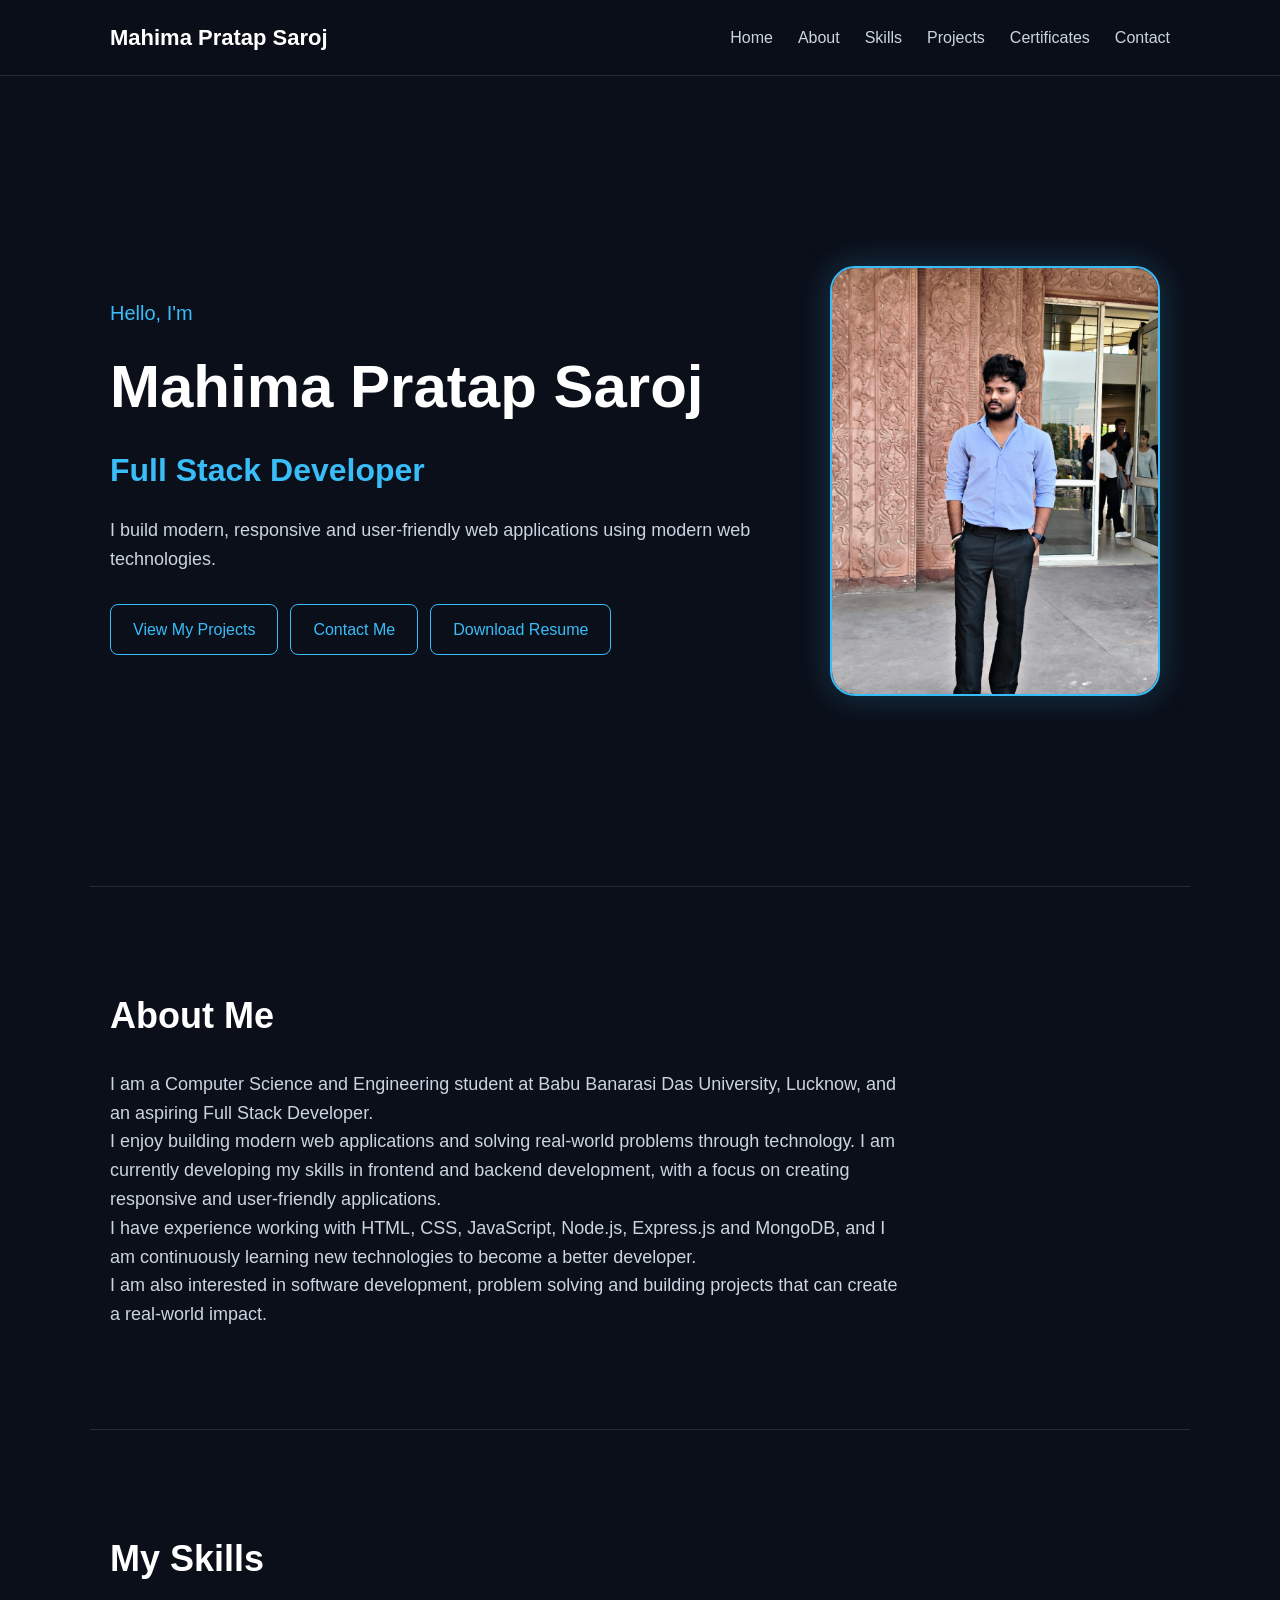
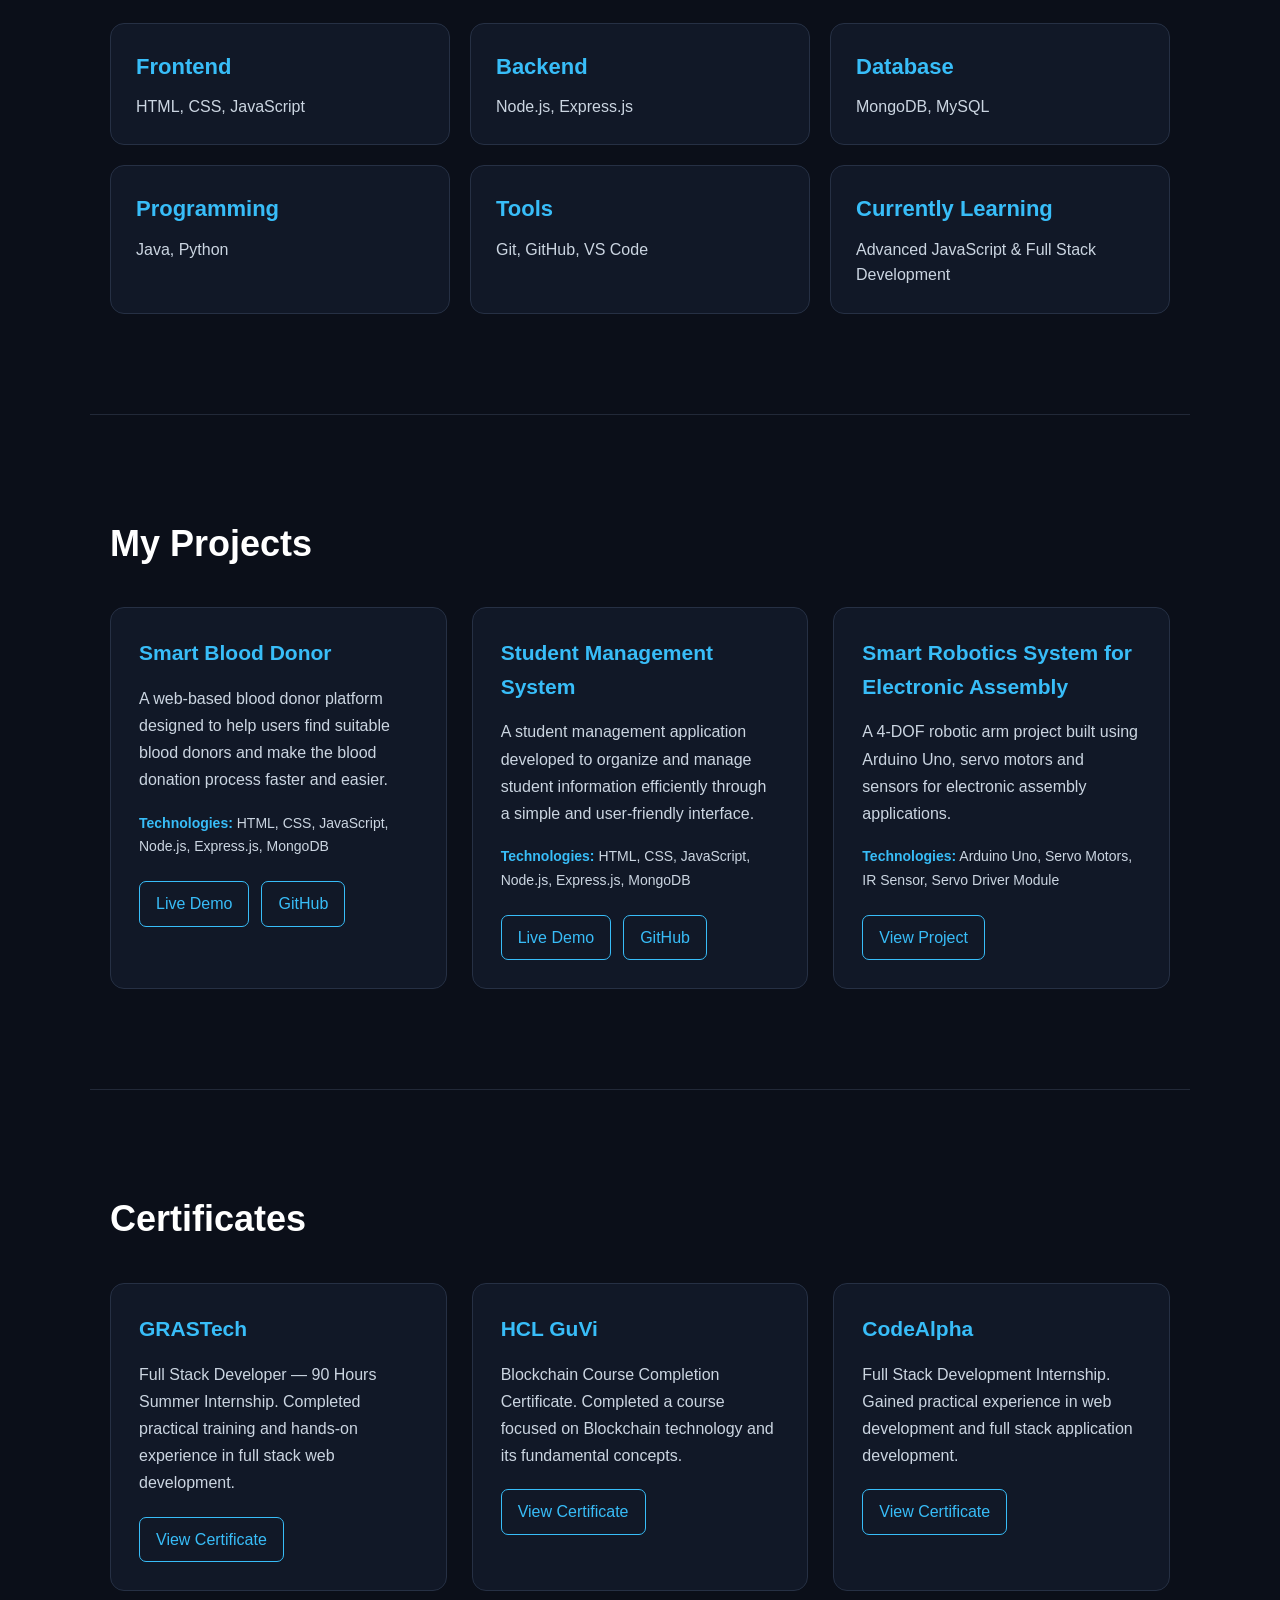
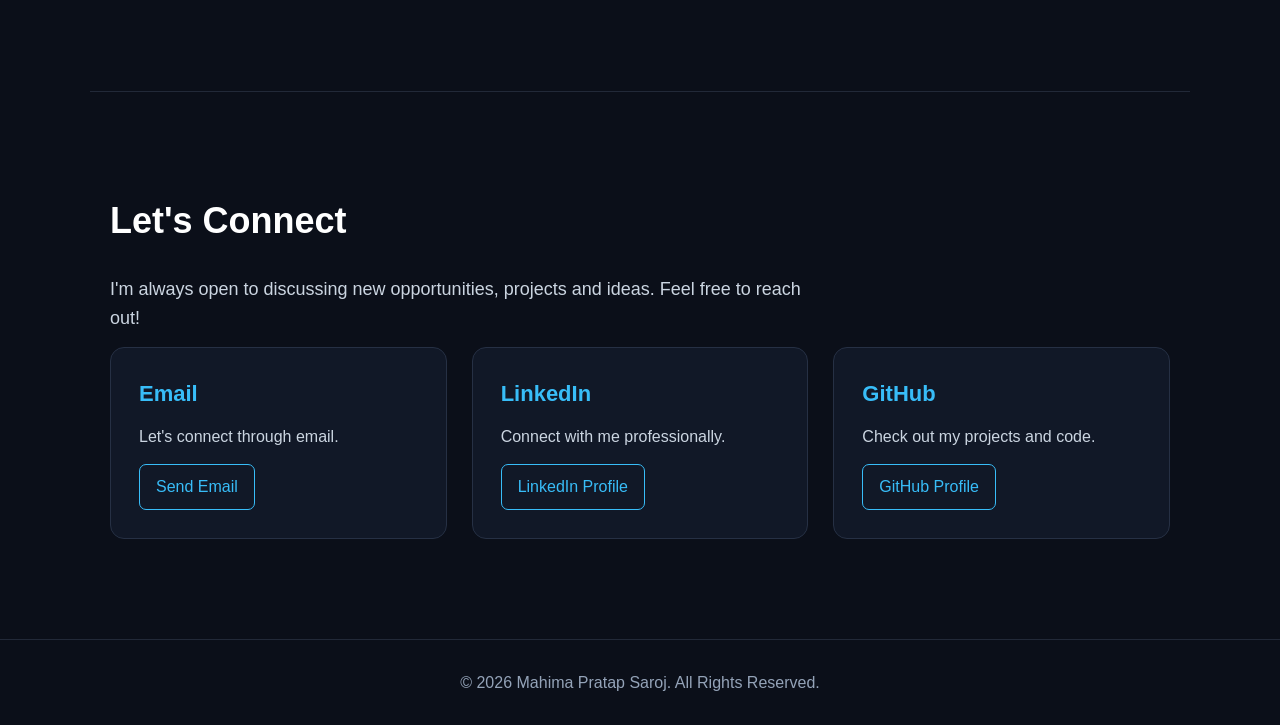
==== index.html @ fe55ff4a "Initial portfolio commit" ====
<!DOCTYPE html>
<html lang="en">
<head>
    <meta charset="UTF-8">
    <meta name="viewport" content="width=device-width, initial-scale=1.0">

    <title>Mahima Pratap Saroj | Full Stack Developer</title>

    <meta name="description" content="Portfolio of Mahima Pratap Saroj, a Full Stack Developer.">
    <link rel="stylesheet" href="css/style.css">
</head>

<body>

    <!-- Navigation -->
    <header>
        <nav>
            <h2>Mahima Pratap Saroj</h2>

            <ul>
                <li><a href="#home">Home</a></li>
                <li><a href="#about">About</a></li>
                <li><a href="#skills">Skills</a></li>
                <li><a href="#projects">Projects</a></li>
                <li><a href="#certificates">Certificates</a></li>
                <li><a href="#contact">Contact</a></li>
            </ul>
        </nav>
    </header>


    <!-- Home Section -->
    <main>

        <section id="home">

    <div class="home-content">

        <p class="intro">Hello, I'm</p>

        <h1>Mahima Pratap Saroj</h1>

        <h2>Full Stack Developer</h2>

        <p class="description">
            I build modern, responsive and user-friendly web applications
            using modern web technologies.
        </p>

        <div class="home-buttons">
    <a href="#projects">View My Projects</a>
    <a href="#contact">Contact Me</a>

    <a href="Mahima-Pratap-Saroj-Resume.pdf" download>
        Download Resume
    </a>
</div>

    </div>

    <div class="home-image">
        <img src="images/profile.jpg.jpeg" alt="Mahima Pratap Saroj">
    </div>

</section>
        <!-- About Section -->
        <section id="about">

    <h2>About Me</h2>

    <p>
        I am a Computer Science and Engineering student at
        Babu Banarasi Das University, Lucknow, and an aspiring
        Full Stack Developer.
    </p>

    <p>
        I enjoy building modern web applications and solving
        real-world problems through technology. I am currently
        developing my skills in frontend and backend development,
        with a focus on creating responsive and user-friendly
        applications.
    </p>

    <p>
        I have experience working with HTML, CSS, JavaScript,
        Node.js, Express.js and MongoDB, and I am continuously
        learning new technologies to become a better developer.
    </p>

    <p>
        I am also interested in software development, problem
        solving and building projects that can create a real-world
        impact.
    </p>

</section>


        <!-- Skills Section -->
        <section id="skills">

    <h2>My Skills</h2>

    <div class="skills-container">

        <div class="skill-card">
            <h3>Frontend</h3>
            <p>HTML, CSS, JavaScript</p>
        </div>

        <div class="skill-card">
            <h3>Backend</h3>
            <p>Node.js, Express.js</p>
        </div>

        <div class="skill-card">
            <h3>Database</h3>
            <p>MongoDB, MySQL</p>
        </div>

        <div class="skill-card">
            <h3>Programming</h3>
            <p>Java, Python</p>
        </div>

        <div class="skill-card">
            <h3>Tools</h3>
            <p>Git, GitHub, VS Code</p>
        </div>

        <div class="skill-card">
            <h3>Currently Learning</h3>
            <p>Advanced JavaScript & Full Stack Development</p>
        </div>

    </div>

</section>


        <!-- Projects Section -->
      <section id="projects">

    <h2>My Projects</h2>

    <div class="projects-container">

        <!-- Smart Blood Donor -->
        <div class="project-card">
            <h3>Smart Blood Donor</h3>

            <p>
                A web-based blood donor platform designed to help
                users find suitable blood donors and make the
                blood donation process faster and easier.
            </p>

            <p class="tech-stack">
                <strong>Technologies:</strong>
                HTML, CSS, JavaScript, Node.js, Express.js, MongoDB
            </p>

            <div class="project-links">
                <a href="#" target="_blank">Live Demo</a>
                <a href="#" target="_blank">GitHub</a>
            </div>
        </div>


        <!-- Student Management System -->
        <div class="project-card">
            <h3>Student Management System</h3>

            <p>
                A student management application developed to
                organize and manage student information efficiently
                through a simple and user-friendly interface.
            </p>

            <p class="tech-stack">
                <strong>Technologies:</strong>
                HTML, CSS, JavaScript, Node.js, Express.js, MongoDB
            </p>

            <div class="project-links">
                <a href="#" target="_blank">Live Demo</a>
                <a href="#" target="_blank">GitHub</a>
            </div>
        </div>


        <!-- Smart Robotics System -->
        <div class="project-card">
            <h3>Smart Robotics System for Electronic Assembly</h3>

            <p>
                A 4-DOF robotic arm project built using Arduino Uno,
                servo motors and sensors for electronic assembly
                applications.
            </p>

            <p class="tech-stack">
                <strong>Technologies:</strong>
                Arduino Uno, Servo Motors, IR Sensor,
                Servo Driver Module
            </p>

            <div class="project-links">
                <a href="#" target="_blank">View Project</a>
            </div>
        </div>

    </div>

</section>  

        <!-- Certificates Section -->
        <section id="certificates">

    <h2>Certificates</h2>

    <div class="certificates-container">

        <!-- GRASTech -->
        <div class="certificate-card">
            <h3>GRASTech</h3>

            <p>
                Full Stack Developer — 90 Hours Summer Internship.
                Completed practical training and hands-on experience
                in full stack web development.
            </p>

            <a href="#" target="_blank">View Certificate</a>
        </div>


        <!-- HCL GuVi -->
        <div class="certificate-card">
            <h3>HCL GuVi</h3>

            <p>
                Blockchain Course Completion Certificate.
                Completed a course focused on Blockchain technology
                and its fundamental concepts.
            </p>

            <a href="#" target="_blank">View Certificate</a>
        </div>


        <!-- CodeAlpha -->
        <div class="certificate-card">
            <h3>CodeAlpha</h3>

            <p>
                Full Stack Development Internship.
                Gained practical experience in web development
                and full stack application development.
            </p>

            <a href="#" target="_blank">View Certificate</a>
        </div>

    </div>

</section>
        <!-- Contact Section -->
        <section id="contact">

    <h2>Let's Connect</h2>

    <p class="contact-intro">
        I'm always open to discussing new opportunities,
        projects and ideas. Feel free to reach out!
    </p>

    <div class="contact-container">

        <div class="contact-card">
            <h3>Email</h3>
            <p>Let's connect through email.</p>

            <a href="mailto:mspratap001@gmail.com">
                Send Email
            </a>
        </div>


        <div class="contact-card">
            <h3>LinkedIn</h3>
            <p>Connect with me professionally.</p>

            <a href="https://www.linkedin.com/in/mahima-pratap-saroj-27710029a" target="_blank">
                LinkedIn Profile
            </a>
        </div>


        <div class="contact-card">
            <h3>GitHub</h3>
            <p>Check out my projects and code.</p>

            <a href="https://github.com/MPSaroj" target="_blank">
                GitHub Profile
            </a>
        </div>

    </div>

</section>
           
    </main>


    <!-- Footer -->
    <footer>

        <p>
            © 2026 Mahima Pratap Saroj. All Rights Reserved.
        </p>

    </footer>

</body>
</html>
---- css/style.css ----
/* ================================
   GLOBAL STYLES
================================ */

* {
    margin: 0;
    padding: 0;
    box-sizing: border-box;
    scroll-behavior: smooth;
}

body {
    font-family: Arial, Helvetica, sans-serif;
    background: #0b0f19;
    color: #ffffff;
    line-height: 1.6;
}

a {
    color: inherit;
    text-decoration: none;
}

ul {
    list-style: none;
}


/* ================================
   NAVBAR
================================ */

header {
    position: sticky;
    top: 0;
    z-index: 1000;
    background: rgba(11, 15, 25, 0.95);
    border-bottom: 1px solid #222938;
}

nav {
    max-width: 1100px;
    margin: auto;
    padding: 20px;
    display: flex;
    align-items: center;
    justify-content: space-between;
}

nav h2 {
    font-size: 22px;
}

nav ul {
    display: flex;
    gap: 25px;
}

nav ul li a {
    color: #cbd5e1;
    transition: 0.3s;
}

nav ul li a:hover {
    color: #38bdf8;
}


/* ================================
   COMMON SECTION
================================ */

section {
    max-width: 1100px;
    margin: auto;
    padding: 100px 20px;
}

section h2 {
    font-size: 36px;
    margin-bottom: 25px;
}


/* ================================
   HOME
================================ */

#home {
    min-height: 90vh;
    display: flex;
    flex-direction: column;
    justify-content: center;
    align-items: flex-start;
}

#home p:first-child {
    color: #38bdf8;
    font-size: 20px;
    margin-bottom: 10px;
}

#home h1 {
    font-size: 60px;
    margin-bottom: 10px;
}

#home h2 {
    color: #38bdf8;
    font-size: 32px;
    margin-bottom: 20px;
}

#home p {
    max-width: 700px;
    color: #cbd5e1;
    font-size: 18px;
    margin-bottom: 30px;
}

#home a {
    display: inline-block;
    padding: 12px 22px;
    margin-right: 12px;
    margin-bottom: 10px;
    border: 1px solid #38bdf8;
    border-radius: 8px;
    color: #38bdf8;
    transition: 0.3s;
}

#home a:hover {
    background: #38bdf8;
    color: #0b0f19;
}


/* ================================
   ABOUT
================================ */

#about {
    border-top: 1px solid #222938;
}

#about p {
    max-width: 800px;
    color: #cbd5e1;
    font-size: 18px;
}


/* ================================
   SKILLS
================================ */

#skills {
    border-top: 1px solid #222938;
}

#skills ul {
    display: flex;
    flex-wrap: wrap;
    gap: 15px;
}

#skills li {
    padding: 12px 20px;
    background: #151b2b;
    border: 1px solid #2a3448;
    border-radius: 8px;
    color: #cbd5e1;
    transition: 0.3s;
}

#skills li:hover {
    transform: translateY(-5px);
    border-color: #38bdf8;
    color: #38bdf8;
}


/* ================================
   PROJECTS
================================ */

#projects {
    border-top: 1px solid #222938;
}

article {
    background: #111827;
    border: 1px solid #263044;
    border-radius: 12px;
    padding: 25px;
    margin-bottom: 25px;
    transition: 0.3s;
}

article:hover {
    transform: translateY(-5px);
    border-color: #38bdf8;
}

article h3 {
    font-size: 24px;
    margin-bottom: 12px;
}

article p {
    color: #cbd5e1;
    margin-bottom: 10px;
}


/* ================================
   CERTIFICATES
================================ */

#certificates {
    border-top: 1px solid #222938;
}

#certificates p {
    color: #cbd5e1;
}


/* ================================
   CONTACT
================================ */

#contact {
    border-top: 1px solid #222938;
}

#contact p {
    margin-bottom: 15px;
    color: #cbd5e1;
}

#contact a {
    color: #38bdf8;
}

#contact a:hover {
    text-decoration: underline;
}


/* ================================
   FOOTER
================================ */

footer {
    text-align: center;
    padding: 30px 20px;
    border-top: 1px solid #222938;
    color: #94a3b8;
}


/* ================================
   RESPONSIVE DESIGN
================================ */

@media (max-width: 768px) {

    nav {
        flex-direction: column;
        gap: 15px;
    }

    nav ul {
        flex-wrap: wrap;
        justify-content: center;
        gap: 15px;
    }

    #home h1 {
        font-size: 42px;
    }

    #home h2 {
        font-size: 26px;
    }

    section {
        padding: 70px 20px;
    }

    section h2 {
        font-size: 30px;
    }
}
/* ================================
   HOME WITH PROFILE IMAGE
================================ */

#home {
    flex-direction: row;
    align-items: center;
    justify-content: space-between;
    gap: 60px;
}

.home-content {
    flex: 1;
}

.home-image {
    flex: 0 0 350px;
    display: flex;
    justify-content: center;
}

.home-image img {
    width: 330px;
    height: 430px;
    object-fit: cover;
    object-position: center;
    border-radius: 25px;
    border: 2px solid #38bdf8;
    box-shadow: 0 0 35px rgba(56, 189, 248, 0.25);
}

.intro {
    color: #38bdf8;
    font-size: 20px;
    margin-bottom: 10px;
}

.description {
    max-width: 650px;
}

.home-buttons {
    display: flex;
    flex-wrap: wrap;
    gap: 12px;
}

.home-buttons a {
    margin-right: 0 !important;
}


/* Mobile */

@media (max-width: 768px) {

    #home {
        flex-direction: column;
        text-align: center;
    }

    .home-content {
        width: 100%;
    }

    .home-image {
        flex: none;
        width: 100%;
    }

    .home-image img {
        width: 280px;
        height: 360px;
    }

    .home-buttons {
        justify-content: center;
    }
}
/* ================================
   SKILL CARDS
================================ */

.skills-container {
    display: grid;
    grid-template-columns: repeat(3, 1fr);
    gap: 20px;
    margin-top: 35px;
}

.skill-card {
    background: #111827;
    border: 1px solid #263044;
    border-radius: 14px;
    padding: 25px;
    transition: 0.3s ease;
}

.skill-card h3 {
    color: #38bdf8;
    font-size: 22px;
    margin-bottom: 10px;
}

.skill-card p {
    color: #cbd5e1;
}

.skill-card:hover {
    transform: translateY(-8px);
    border-color: #38bdf8;
    box-shadow: 0 10px 30px rgba(56, 189, 248, 0.15);
}


/* Mobile */
@media (max-width: 768px) {

    .skills-container {
        grid-template-columns: 1fr;
    }
}
/* ================================
   PROJECT CARDS
================================ */

.projects-container {
    display: grid;
    grid-template-columns: repeat(3, 1fr);
    gap: 25px;
    margin-top: 35px;
}

.project-card {
    background: #111827;
    border: 1px solid #263044;
    border-radius: 14px;
    padding: 28px;
    transition: 0.3s ease;
}

.project-card:hover {
    transform: translateY(-8px);
    border-color: #38bdf8;
    box-shadow: 0 10px 30px rgba(56, 189, 248, 0.15);
}

.project-card h3 {
    color: #38bdf8;
    font-size: 21px;
    margin-bottom: 15px;
}

.project-card p {
    color: #cbd5e1;
    line-height: 1.7;
}

.tech-stack {
    margin-top: 18px;
    font-size: 14px;
}

.tech-stack strong {
    color: #38bdf8;
}

.project-links {
    display: flex;
    gap: 12px;
    margin-top: 22px;
}

.project-links a {
    text-decoration: none;
    color: #38bdf8;
    border: 1px solid #38bdf8;
    padding: 9px 16px;
    border-radius: 7px;
    transition: 0.3s ease;
}

.project-links a:hover {
    background: #38bdf8;
    color: #0b1120;
}


/* Mobile */
@media (max-width: 900px) {

    .projects-container {
        grid-template-columns: 1fr;
    }
}
/* ================================
   CERTIFICATE CARDS
================================ */

.certificates-container {
    display: grid;
    grid-template-columns: repeat(3, 1fr);
    gap: 25px;
    margin-top: 35px;
}

.certificate-card {
    background: #111827;
    border: 1px solid #263044;
    border-radius: 14px;
    padding: 28px;
    transition: 0.3s ease;
}

.certificate-card:hover {
    transform: translateY(-8px);
    border-color: #38bdf8;
    box-shadow: 0 10px 30px rgba(56, 189, 248, 0.15);
}

.certificate-card h3 {
    color: #38bdf8;
    font-size: 21px;
    margin-bottom: 15px;
}

.certificate-card p {
    color: #cbd5e1;
    line-height: 1.7;
    margin-bottom: 20px;
}

.certificate-card a {
    display: inline-block;
    text-decoration: none;
    color: #38bdf8;
    border: 1px solid #38bdf8;
    padding: 9px 16px;
    border-radius: 7px;
    transition: 0.3s ease;
}

.certificate-card a:hover {
    background: #38bdf8;
    color: #0b1120;
}


/* Mobile */
@media (max-width: 900px) {

    .certificates-container {
        grid-template-columns: 1fr;
    }
}
/* ================================
   CONTACT SECTION
================================ */

.contact-intro {
    max-width: 700px;
    color: #cbd5e1;
    font-size: 18px;
    margin-bottom: 35px;
}

.contact-container {
    display: grid;
    grid-template-columns: repeat(3, 1fr);
    gap: 25px;
}

.contact-card {
    background: #111827;
    border: 1px solid #263044;
    border-radius: 14px;
    padding: 28px;
    transition: 0.3s ease;
}

.contact-card:hover {
    transform: translateY(-8px);
    border-color: #38bdf8;
    box-shadow: 0 10px 30px rgba(56, 189, 248, 0.15);
}

.contact-card h3 {
    color: #38bdf8;
    font-size: 22px;
    margin-bottom: 12px;
}

.contact-card p {
    color: #cbd5e1;
    margin-bottom: 20px;
}

.contact-card a {
    display: inline-block;
    color: #38bdf8;
    border: 1px solid #38bdf8;
    padding: 9px 16px;
    border-radius: 7px;
    transition: 0.3s ease;
}

.contact-card a:hover {
    background: #38bdf8;
    color: #0b1120;
}


/* Mobile */
@media (max-width: 900px) {

    .contact-container {
        grid-template-columns: 1fr;
    }
}
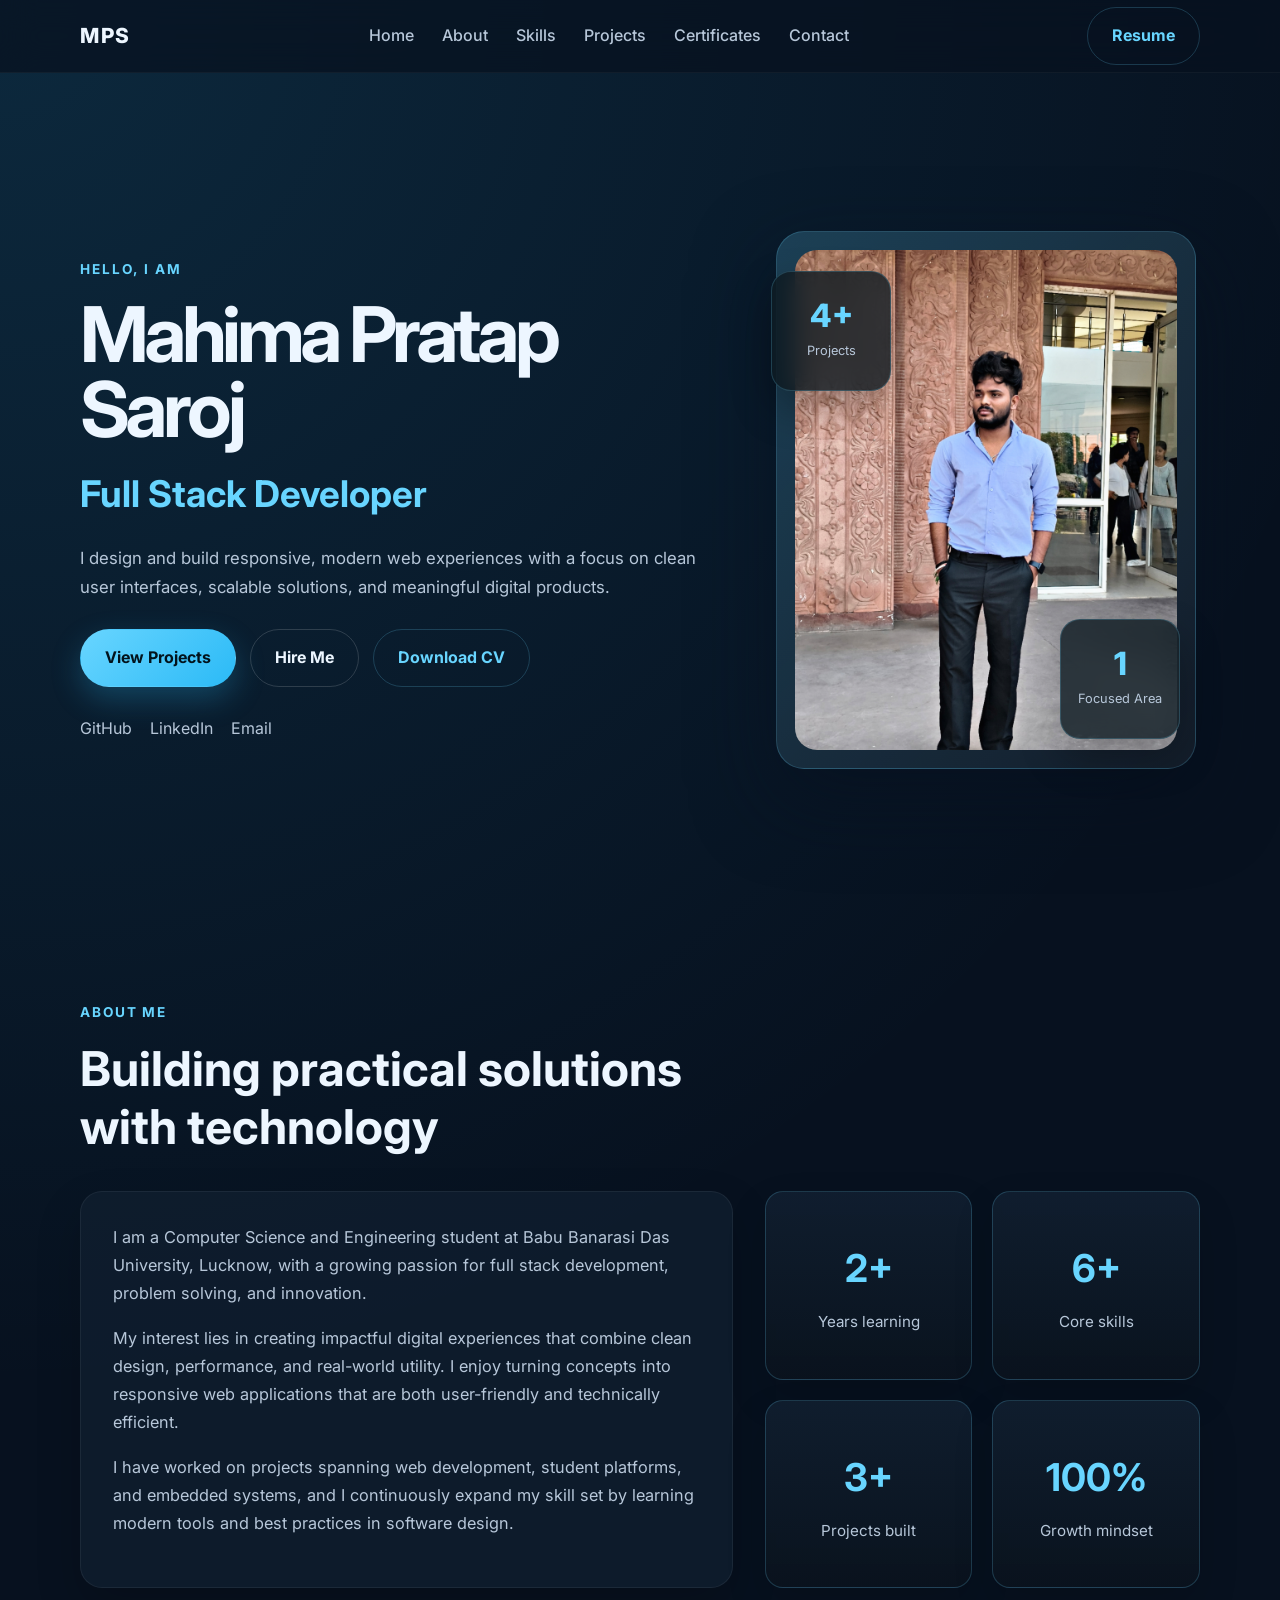
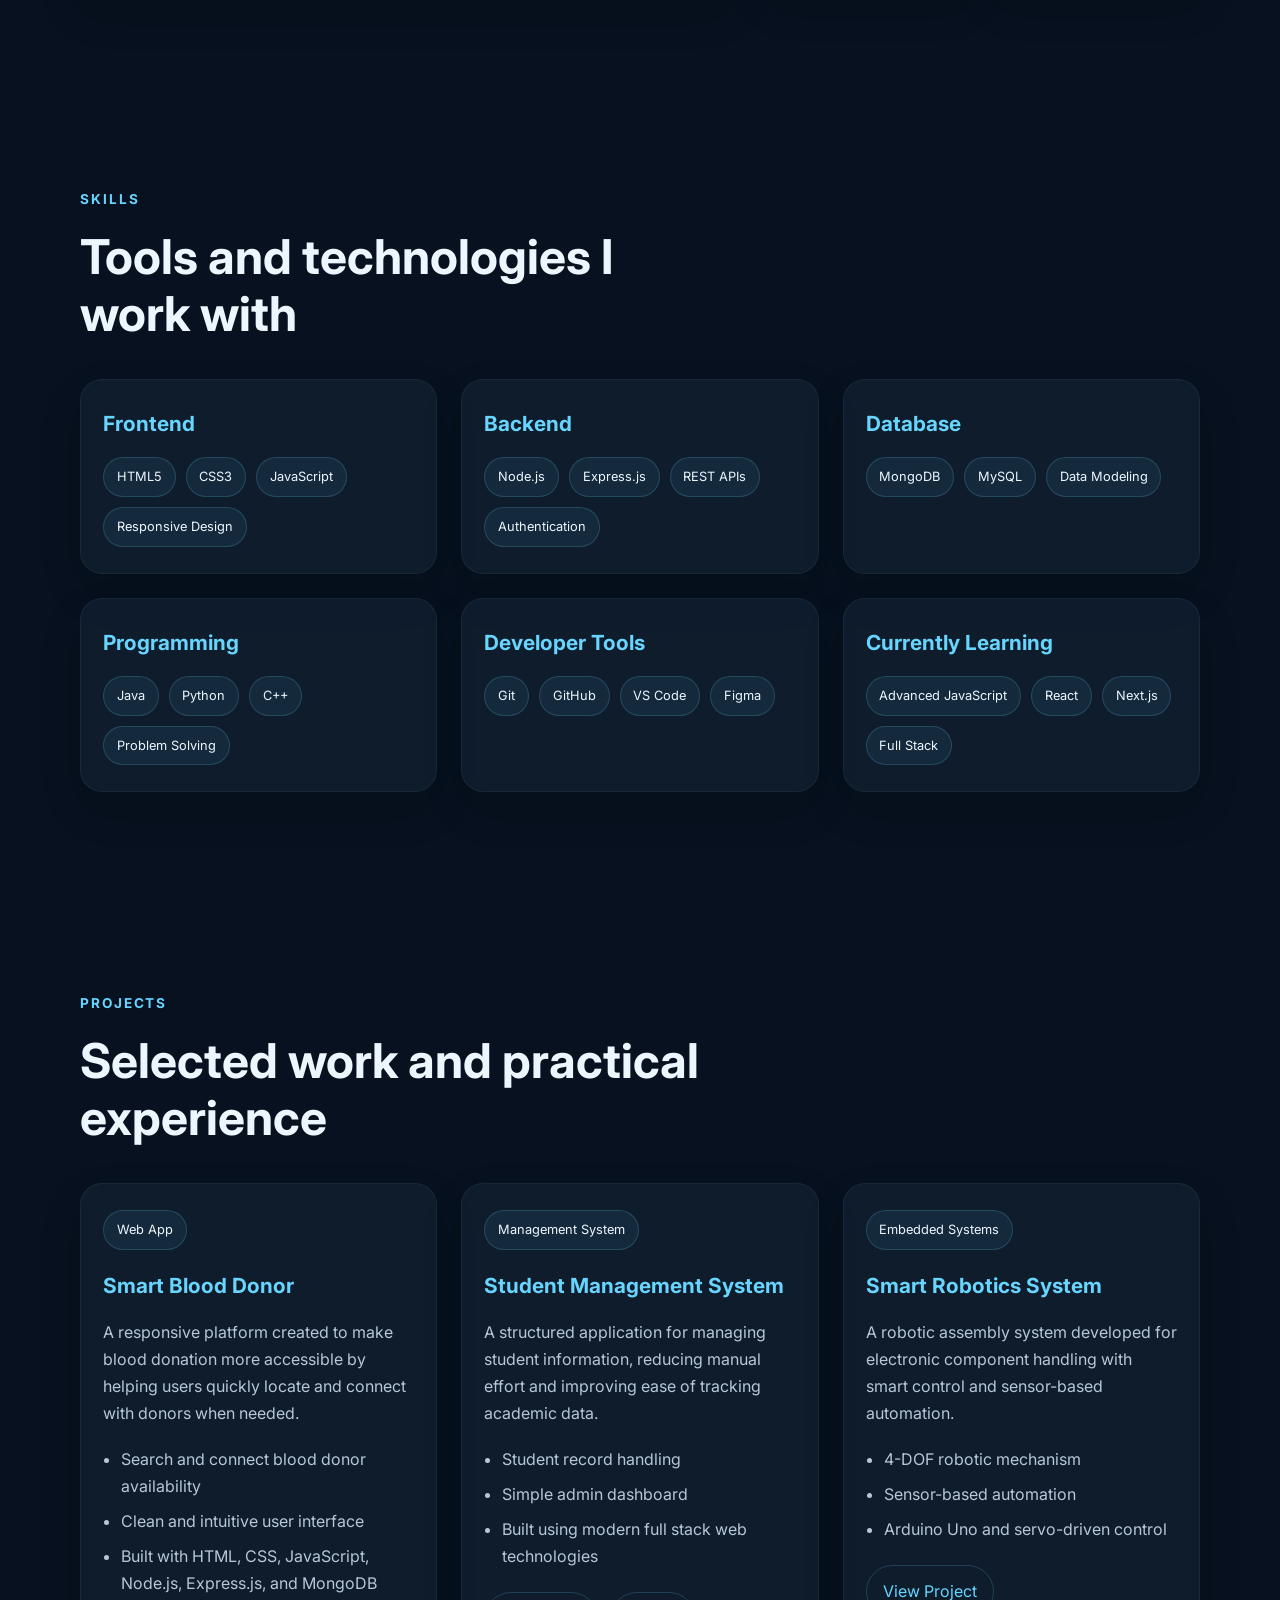
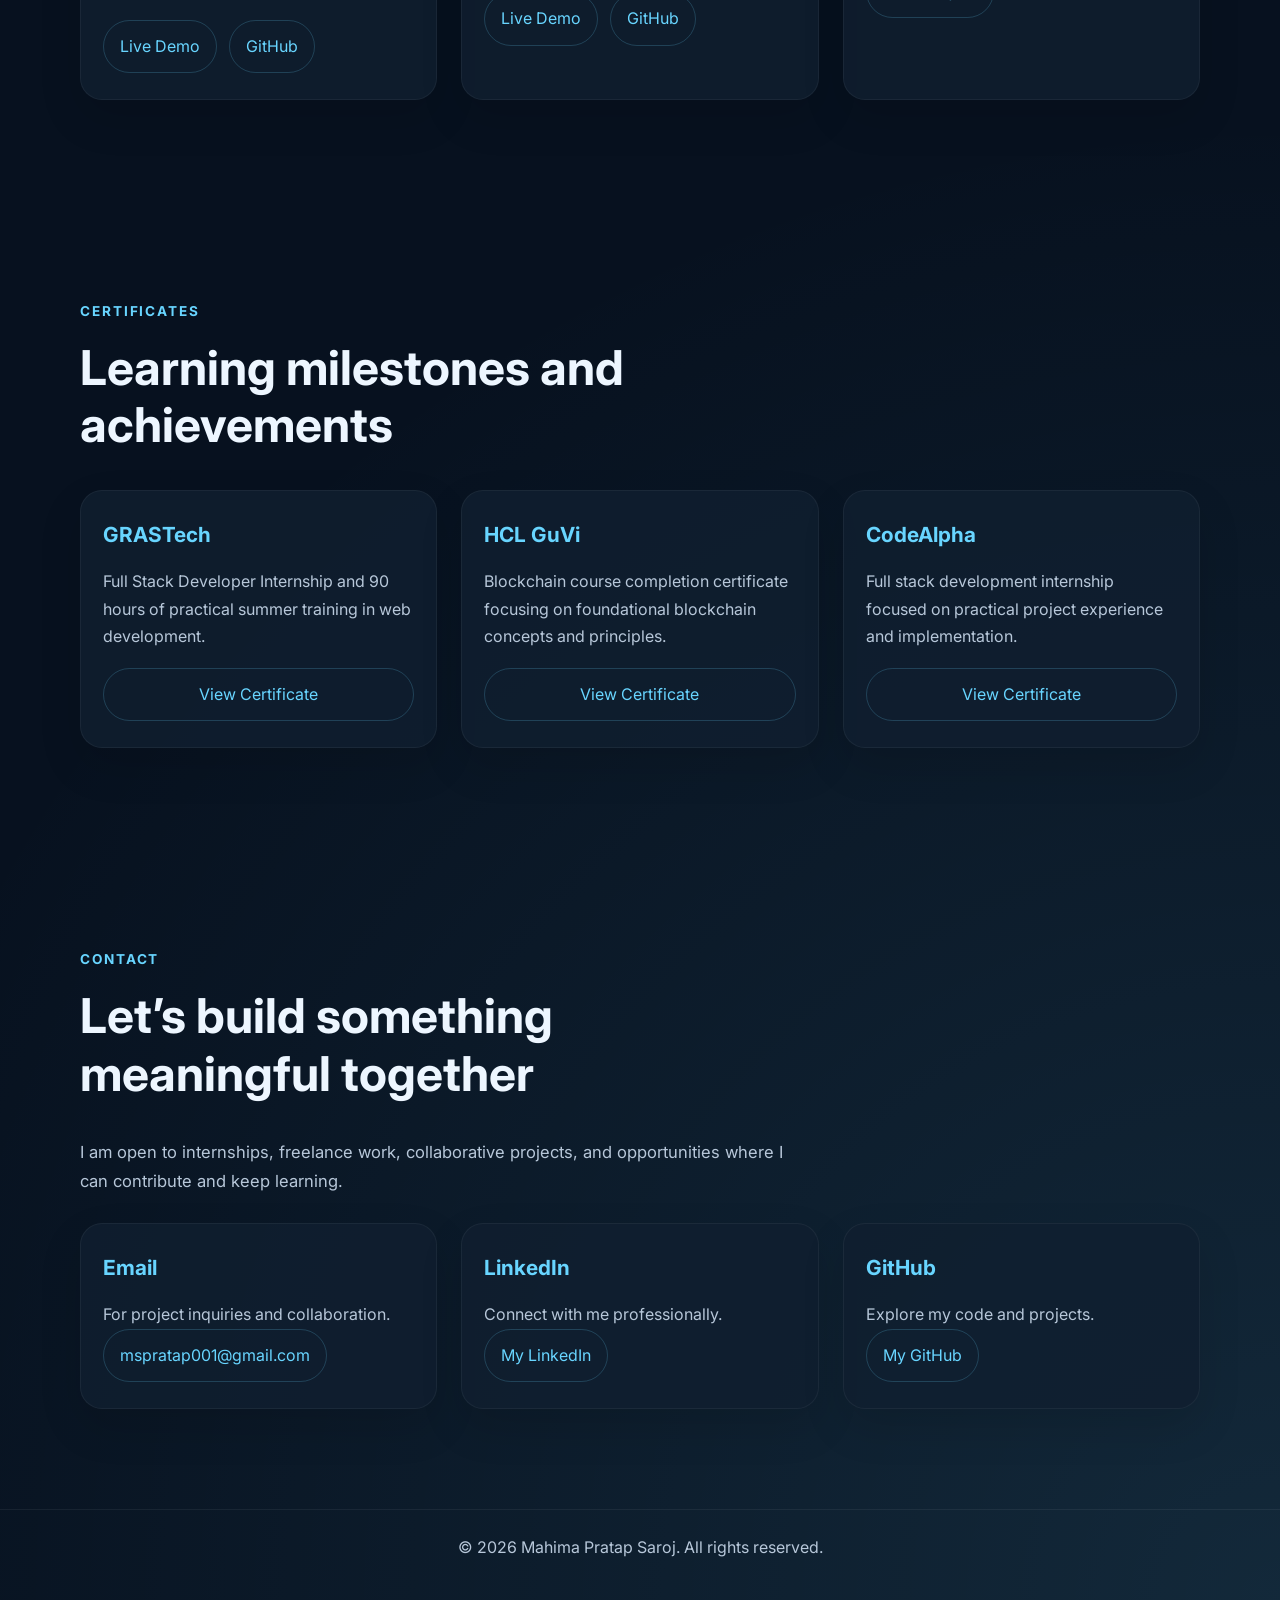
==== commit ab7a9abd: "Redesign portfolio with professional layout" ====
--- a/index.html
+++ b/index.html
@@ -1,23 +1,20 @@
 <!DOCTYPE html>
 <html lang="en">
 <head>
-    <meta charset="UTF-8">
-    <meta name="viewport" content="width=device-width, initial-scale=1.0">
-
+    <meta charset="UTF-8" />
+    <meta name="viewport" content="width=device-width, initial-scale=1.0" />
+    <meta name="description" content="Portfolio of Mahima Pratap Saroj, a full stack developer and student developer passionate about building modern digital experiences." />
     <title>Mahima Pratap Saroj | Full Stack Developer</title>
-
-    <meta name="description" content="Portfolio of Mahima Pratap Saroj, a Full Stack Developer.">
-    <link rel="stylesheet" href="css/style.css">
+    <link rel="preconnect" href="https://fonts.googleapis.com" />
+    <link rel="preconnect" href="https://fonts.gstatic.com" crossorigin />
+    <link href="https://fonts.googleapis.com/css2?family=Inter:wght@400;500;600;700;800;900&display=swap" rel="stylesheet" />
+    <link rel="stylesheet" href="css/style.css" />
 </head>
-
 <body>
-
-    <!-- Navigation -->
-    <header>
-        <nav>
-            <h2>Mahima Pratap Saroj</h2>
-
-            <ul>
+    <header class="site-header">
+        <nav class="container nav">
+            <a href="#home" class="brand">MPS</a>
+            <ul class="nav-links">
                 <li><a href="#home">Home</a></li>
                 <li><a href="#about">About</a></li>
                 <li><a href="#skills">Skills</a></li>
@@ -25,303 +22,293 @@
                 <li><a href="#certificates">Certificates</a></li>
                 <li><a href="#contact">Contact</a></li>
             </ul>
+            <a href="Mahima-Pratap-Saroj-Resume.pdf" class="btn btn-outline" download>Resume</a>
         </nav>
     </header>
 
-
-    <!-- Home Section -->
     <main>
-
-        <section id="home">
-
-    <div class="home-content">
-
-        <p class="intro">Hello, I'm</p>
-
-        <h1>Mahima Pratap Saroj</h1>
-
-        <h2>Full Stack Developer</h2>
-
-        <p class="description">
-            I build modern, responsive and user-friendly web applications
-            using modern web technologies.
-        </p>
-
-        <div class="home-buttons">
-    <a href="#projects">View My Projects</a>
-    <a href="#contact">Contact Me</a>
-
-    <a href="Mahima-Pratap-Saroj-Resume.pdf" download>
-        Download Resume
-    </a>
-</div>
-
-    </div>
-
-    <div class="home-image">
-        <img src="images/profile.jpg.jpeg" alt="Mahima Pratap Saroj">
-    </div>
-
-</section>
-        <!-- About Section -->
-        <section id="about">
-
-    <h2>About Me</h2>
-
-    <p>
-        I am a Computer Science and Engineering student at
-        Babu Banarasi Das University, Lucknow, and an aspiring
-        Full Stack Developer.
-    </p>
-
-    <p>
-        I enjoy building modern web applications and solving
-        real-world problems through technology. I am currently
-        developing my skills in frontend and backend development,
-        with a focus on creating responsive and user-friendly
-        applications.
-    </p>
-
-    <p>
-        I have experience working with HTML, CSS, JavaScript,
-        Node.js, Express.js and MongoDB, and I am continuously
-        learning new technologies to become a better developer.
-    </p>
-
-    <p>
-        I am also interested in software development, problem
-        solving and building projects that can create a real-world
-        impact.
-    </p>
-
-</section>
-
-
-        <!-- Skills Section -->
-        <section id="skills">
-
-    <h2>My Skills</h2>
-
-    <div class="skills-container">
-
-        <div class="skill-card">
-            <h3>Frontend</h3>
-            <p>HTML, CSS, JavaScript</p>
+        <section id="home" class="hero container">
+            <div class="hero-content">
+                <p class="eyebrow">Hello, I am</p>
+                <h1>Mahima Pratap Saroj</h1>
+                <h2>Full Stack Developer</h2>
+                <p class="hero-text">
+                    I design and build responsive, modern web experiences with a focus on clean user interfaces,
+                    scalable solutions, and meaningful digital products.
+                </p>
+
+                <div class="hero-actions">
+                    <a href="#projects" class="btn btn-primary">View Projects</a>
+                    <a href="#contact" class="btn btn-secondary">Hire Me</a>
+                    <a href="Mahima-Pratap-Saroj-Resume.pdf" class="btn btn-outline" download>Download CV</a>
+                </div>
+
+                <div class="social-row">
+                    <a href="https://github.com/MPSaroj" target="_blank" rel="noreferrer">GitHub</a>
+                    <a href="https://www.linkedin.com/in/mahima-pratap-saroj-27710029a" target="_blank" rel="noreferrer">LinkedIn</a>
+                    <a href="mailto:mspratap001@gmail.com">Email</a>
+                </div>
+            </div>
+
+            <div class="hero-visual">
+                <div class="photo-frame">
+                    <img src="images/profile.jpg.jpeg" alt="Mahima Pratap Saroj" />
+                </div>
+                <div class="floating-card card-one">
+                    <span>4+</span>
+                    <small>Projects</small>
+                </div>
+                <div class="floating-card card-two">
+                    <span>1</span>
+                    <small>Focused Area</small>
+                </div>
+            </div>
+        </section>
+
+        <section id="about" class="container section-block">
+            <div class="section-heading">
+                <p class="eyebrow">About Me</p>
+                <h2>Building practical solutions with technology</h2>
+            </div>
+
+            <div class="about-grid">
+                <div class="about-text">
+                    <p>
+                        I am a Computer Science and Engineering student at Babu Banarasi Das University, Lucknow,
+                        with a growing passion for full stack development, problem solving, and innovation.
+                    </p>
+                    <p>
+                        My interest lies in creating impactful digital experiences that combine clean design,
+                        performance, and real-world utility. I enjoy turning concepts into responsive web applications
+                        that are both user-friendly and technically efficient.
+                    </p>
+                    <p>
+                        I have worked on projects spanning web development, student platforms, and embedded systems,
+                        and I continuously expand my skill set by learning modern tools and best practices in software design.
+                    </p>
+                </div>
+
+                <div class="stats-box">
+                    <div class="stat-item">
+                        <strong>2+</strong>
+                        <span>Years learning</span>
+                    </div>
+                    <div class="stat-item">
+                        <strong>6+</strong>
+                        <span>Core skills</span>
+                    </div>
+                    <div class="stat-item">
+                        <strong>3+</strong>
+                        <span>Projects built</span>
+                    </div>
+                    <div class="stat-item">
+                        <strong>100%</strong>
+                        <span>Growth mindset</span>
+                    </div>
+                </div>
+            </div>
+        </section>
+
+        <section id="skills" class="container section-block">
+            <div class="section-heading">
+                <p class="eyebrow">Skills</p>
+                <h2>Tools and technologies I work with</h2>
+            </div>
+
+            <div class="skills-grid">
+                <div class="skill-card">
+                    <h3>Frontend</h3>
+                    <div class="tag-list">
+                        <span>HTML5</span>
+                        <span>CSS3</span>
+                        <span>JavaScript</span>
+                        <span>Responsive Design</span>
+                    </div>
+                </div>
+
+                <div class="skill-card">
+                    <h3>Backend</h3>
+                    <div class="tag-list">
+                        <span>Node.js</span>
+                        <span>Express.js</span>
+                        <span>REST APIs</span>
+                        <span>Authentication</span>
+                    </div>
+                </div>
+
+                <div class="skill-card">
+                    <h3>Database</h3>
+                    <div class="tag-list">
+                        <span>MongoDB</span>
+                        <span>MySQL</span>
+                        <span>Data Modeling</span>
+                    </div>
+                </div>
+
+                <div class="skill-card">
+                    <h3>Programming</h3>
+                    <div class="tag-list">
+                        <span>Java</span>
+                        <span>Python</span>
+                        <span>C++</span>
+                        <span>Problem Solving</span>
+                    </div>
+                </div>
+
+                <div class="skill-card">
+                    <h3>Developer Tools</h3>
+                    <div class="tag-list">
+                        <span>Git</span>
+                        <span>GitHub</span>
+                        <span>VS Code</span>
+                        <span>Figma</span>
+                    </div>
+                </div>
+
+                <div class="skill-card">
+                    <h3>Currently Learning</h3>
+                    <div class="tag-list">
+                        <span>Advanced JavaScript</span>
+                        <span>React</span>
+                        <span>Next.js</span>
+                        <span>Full Stack</span>
+                    </div>
+                </div>
+            </div>
+        </section>
+
+        <section id="projects" class="container section-block">
+            <div class="section-heading">
+                <p class="eyebrow">Projects</p>
+                <h2>Selected work and practical experience</h2>
+            </div>
+
+            <div class="projects-grid">
+                <article class="project-card">
+                    <div class="project-topline">
+                        <span class="tag">Web App</span>
+                    </div>
+                    <h3>Smart Blood Donor</h3>
+                    <p>
+                        A responsive platform created to make blood donation more accessible by helping users quickly locate
+                        and connect with donors when needed.
+                    </p>
+                    <ul>
+                        <li>Search and connect blood donor availability</li>
+                        <li>Clean and intuitive user interface</li>
+                        <li>Built with HTML, CSS, JavaScript, Node.js, Express.js, and MongoDB</li>
+                    </ul>
+                    <div class="project-links">
+                        <a href="#" target="_blank" rel="noreferrer">Live Demo</a>
+                        <a href="#" target="_blank" rel="noreferrer">GitHub</a>
+                    </div>
+                </article>
+
+                <article class="project-card">
+                    <div class="project-topline">
+                        <span class="tag">Management System</span>
+                    </div>
+                    <h3>Student Management System</h3>
+                    <p>
+                        A structured application for managing student information, reducing manual effort and improving
+                        ease of tracking academic data.
+                    </p>
+                    <ul>
+                        <li>Student record handling</li>
+                        <li>Simple admin dashboard</li>
+                        <li>Built using modern full stack web technologies</li>
+                    </ul>
+                    <div class="project-links">
+                        <a href="#" target="_blank" rel="noreferrer">Live Demo</a>
+                        <a href="#" target="_blank" rel="noreferrer">GitHub</a>
+                    </div>
+                </article>
+
+                <article class="project-card">
+                    <div class="project-topline">
+                        <span class="tag">Embedded Systems</span>
+                    </div>
+                    <h3>Smart Robotics System</h3>
+                    <p>
+                        A robotic assembly system developed for electronic component handling with smart control and sensor-based
+                        automation.
+                    </p>
+                    <ul>
+                        <li>4-DOF robotic mechanism</li>
+                        <li>Sensor-based automation</li>
+                        <li>Arduino Uno and servo-driven control</li>
+                    </ul>
+                    <div class="project-links">
+                        <a href="#" target="_blank" rel="noreferrer">View Project</a>
+                    </div>
+                </article>
+            </div>
+        </section>
+
+        <section id="certificates" class="container section-block">
+            <div class="section-heading">
+                <p class="eyebrow">Certificates</p>
+                <h2>Learning milestones and achievements</h2>
+            </div>
+
+            <div class="certificates-grid">
+                <div class="certificate-card">
+                    <h3>GRASTech</h3>
+                    <p>Full Stack Developer Internship and 90 hours of practical summer training in web development.</p>
+                    <a href="#">View Certificate</a>
+                </div>
+
+                <div class="certificate-card">
+                    <h3>HCL GuVi</h3>
+                    <p>Blockchain course completion certificate focusing on foundational blockchain concepts and principles.</p>
+                    <a href="#">View Certificate</a>
+                </div>
+
+                <div class="certificate-card">
+                    <h3>CodeAlpha</h3>
+                    <p>Full stack development internship focused on practical project experience and implementation.</p>
+                    <a href="#">View Certificate</a>
+                </div>
+            </div>
+        </section>
+
+        <section id="contact" class="container section-block contact-section">
+            <div class="section-heading">
+                <p class="eyebrow">Contact</p>
+                <h2>Let’s build something meaningful together</h2>
+            </div>
+
+            <p class="contact-intro">
+                I am open to internships, freelance work, collaborative projects, and opportunities where I can contribute
+                and keep learning.
+            </p>
+
+            <div class="contact-grid">
+                <div class="contact-card">
+                    <h3>Email</h3>
+                    <p>For project inquiries and collaboration.</p>
+                    <a href="mailto:mspratap001@gmail.com">mspratap001@gmail.com</a>
+                </div>
+
+                <div class="contact-card">
+                    <h3>LinkedIn</h3>
+                    <p>Connect with me professionally.</p>
+                    <a href="https://www.linkedin.com/in/mahima-pratap-saroj-27710029a" target="_blank" rel="noreferrer">My LinkedIn</a>
+                </div>
+
+                <div class="contact-card">
+                    <h3>GitHub</h3>
+                    <p>Explore my code and projects.</p>
+                    <a href="https://github.com/MPSaroj" target="_blank" rel="noreferrer">My GitHub</a>
+                </div>
+            </div>
+        </section>
+    </main>
+
+    <footer class="site-footer">
+        <div class="container footer-content">
+            <p>© 2026 Mahima Pratap Saroj. All rights reserved.</p>
         </div>
-
-        <div class="skill-card">
-            <h3>Backend</h3>
-            <p>Node.js, Express.js</p>
-        </div>
-
-        <div class="skill-card">
-            <h3>Database</h3>
-            <p>MongoDB, MySQL</p>
-        </div>
-
-        <div class="skill-card">
-            <h3>Programming</h3>
-            <p>Java, Python</p>
-        </div>
-
-        <div class="skill-card">
-            <h3>Tools</h3>
-            <p>Git, GitHub, VS Code</p>
-        </div>
-
-        <div class="skill-card">
-            <h3>Currently Learning</h3>
-            <p>Advanced JavaScript & Full Stack Development</p>
-        </div>
-
-    </div>
-
-</section>
-
-
-        <!-- Projects Section -->
-      <section id="projects">
-
-    <h2>My Projects</h2>
-
-    <div class="projects-container">
-
-        <!-- Smart Blood Donor -->
-        <div class="project-card">
-            <h3>Smart Blood Donor</h3>
-
-            <p>
-                A web-based blood donor platform designed to help
-                users find suitable blood donors and make the
-                blood donation process faster and easier.
-            </p>
-
-            <p class="tech-stack">
-                <strong>Technologies:</strong>
-                HTML, CSS, JavaScript, Node.js, Express.js, MongoDB
-            </p>
-
-            <div class="project-links">
-                <a href="#" target="_blank">Live Demo</a>
-                <a href="#" target="_blank">GitHub</a>
-            </div>
-        </div>
-
-
-        <!-- Student Management System -->
-        <div class="project-card">
-            <h3>Student Management System</h3>
-
-            <p>
-                A student management application developed to
-                organize and manage student information efficiently
-                through a simple and user-friendly interface.
-            </p>
-
-            <p class="tech-stack">
-                <strong>Technologies:</strong>
-                HTML, CSS, JavaScript, Node.js, Express.js, MongoDB
-            </p>
-
-            <div class="project-links">
-                <a href="#" target="_blank">Live Demo</a>
-                <a href="#" target="_blank">GitHub</a>
-            </div>
-        </div>
-
-
-        <!-- Smart Robotics System -->
-        <div class="project-card">
-            <h3>Smart Robotics System for Electronic Assembly</h3>
-
-            <p>
-                A 4-DOF robotic arm project built using Arduino Uno,
-                servo motors and sensors for electronic assembly
-                applications.
-            </p>
-
-            <p class="tech-stack">
-                <strong>Technologies:</strong>
-                Arduino Uno, Servo Motors, IR Sensor,
-                Servo Driver Module
-            </p>
-
-            <div class="project-links">
-                <a href="#" target="_blank">View Project</a>
-            </div>
-        </div>
-
-    </div>
-
-</section>  
-
-        <!-- Certificates Section -->
-        <section id="certificates">
-
-    <h2>Certificates</h2>
-
-    <div class="certificates-container">
-
-        <!-- GRASTech -->
-        <div class="certificate-card">
-            <h3>GRASTech</h3>
-
-            <p>
-                Full Stack Developer — 90 Hours Summer Internship.
-                Completed practical training and hands-on experience
-                in full stack web development.
-            </p>
-
-            <a href="#" target="_blank">View Certificate</a>
-        </div>
-
-
-        <!-- HCL GuVi -->
-        <div class="certificate-card">
-            <h3>HCL GuVi</h3>
-
-            <p>
-                Blockchain Course Completion Certificate.
-                Completed a course focused on Blockchain technology
-                and its fundamental concepts.
-            </p>
-
-            <a href="#" target="_blank">View Certificate</a>
-        </div>
-
-
-        <!-- CodeAlpha -->
-        <div class="certificate-card">
-            <h3>CodeAlpha</h3>
-
-            <p>
-                Full Stack Development Internship.
-                Gained practical experience in web development
-                and full stack application development.
-            </p>
-
-            <a href="#" target="_blank">View Certificate</a>
-        </div>
-
-    </div>
-
-</section>
-        <!-- Contact Section -->
-        <section id="contact">
-
-    <h2>Let's Connect</h2>
-
-    <p class="contact-intro">
-        I'm always open to discussing new opportunities,
-        projects and ideas. Feel free to reach out!
-    </p>
-
-    <div class="contact-container">
-
-        <div class="contact-card">
-            <h3>Email</h3>
-            <p>Let's connect through email.</p>
-
-            <a href="mailto:mspratap001@gmail.com">
-                Send Email
-            </a>
-        </div>
-
-
-        <div class="contact-card">
-            <h3>LinkedIn</h3>
-            <p>Connect with me professionally.</p>
-
-            <a href="https://www.linkedin.com/in/mahima-pratap-saroj-27710029a" target="_blank">
-                LinkedIn Profile
-            </a>
-        </div>
-
-
-        <div class="contact-card">
-            <h3>GitHub</h3>
-            <p>Check out my projects and code.</p>
-
-            <a href="https://github.com/MPSaroj" target="_blank">
-                GitHub Profile
-            </a>
-        </div>
-
-    </div>
-
-</section>
-           
-    </main>
-
-
-    <!-- Footer -->
-    <footer>
-
-        <p>
-            © 2026 Mahima Pratap Saroj. All Rights Reserved.
-        </p>
-
     </footer>
-
 </body>
-</html>+</html>
--- a/css/style.css
+++ b/css/style.css
@@ -1,19 +1,42 @@
-/* ================================
-   GLOBAL STYLES
-================================ */
+:root {
+    --bg: #07111f;
+    --bg-soft: #0d1b2a;
+    --panel: rgba(13, 27, 42, 0.9);
+    --panel-strong: #111f30;
+    --card: #102238;
+    --card-2: #0b1728;
+    --text: #edf6ff;
+    --muted: #b7c7d9;
+    --primary: #68d5ff;
+    --primary-strong: #2bbaf6;
+    --border: rgba(104, 213, 255, 0.2);
+    --shadow: rgba(7, 17, 31, 0.55);
+    --success: #8ef0a4;
+}
 
 * {
     margin: 0;
     padding: 0;
     box-sizing: border-box;
+}
+
+html {
     scroll-behavior: smooth;
 }
 
 body {
-    font-family: Arial, Helvetica, sans-serif;
-    background: #0b0f19;
-    color: #ffffff;
-    line-height: 1.6;
+    font-family: 'Inter', sans-serif;
+    background:
+        radial-gradient(circle at top left, rgba(43, 186, 246, 0.14), transparent 28%),
+        radial-gradient(circle at bottom right, rgba(104, 213, 255, 0.12), transparent 30%),
+        var(--bg);
+    color: var(--text);
+    line-height: 1.7;
+}
+
+img {
+    max-width: 100%;
+    display: block;
 }
 
 a {
@@ -25,590 +48,504 @@
     list-style: none;
 }
 
-
-/* ================================
-   NAVBAR
-================================ */
-
-header {
+.container {
+    width: min(1120px, calc(100% - 32px));
+    margin: 0 auto;
+}
+
+.section-block {
+    padding: 100px 0;
+}
+
+.eyebrow {
+    color: var(--primary);
+    font-size: 0.85rem;
+    text-transform: uppercase;
+    letter-spacing: 0.14em;
+    font-weight: 700;
+    margin-bottom: 12px;
+}
+
+.section-heading {
+    margin-bottom: 36px;
+}
+
+.section-heading h2 {
+    font-size: clamp(2rem, 4vw, 3rem);
+    line-height: 1.2;
+    max-width: 640px;
+}
+
+.site-header {
     position: sticky;
     top: 0;
     z-index: 1000;
-    background: rgba(11, 15, 25, 0.95);
-    border-bottom: 1px solid #222938;
-}
-
-nav {
-    max-width: 1100px;
-    margin: auto;
-    padding: 20px;
+    backdrop-filter: blur(18px);
+    background: rgba(7, 17, 31, 0.72);
+    border-bottom: 1px solid rgba(255, 255, 255, 0.04);
+}
+
+.nav {
     display: flex;
     align-items: center;
     justify-content: space-between;
-}
-
-nav h2 {
-    font-size: 22px;
-}
-
-nav ul {
-    display: flex;
-    gap: 25px;
-}
-
-nav ul li a {
-    color: #cbd5e1;
-    transition: 0.3s;
-}
-
-nav ul li a:hover {
-    color: #38bdf8;
-}
-
-
-/* ================================
-   COMMON SECTION
-================================ */
-
-section {
-    max-width: 1100px;
-    margin: auto;
-    padding: 100px 20px;
-}
-
-section h2 {
-    font-size: 36px;
-    margin-bottom: 25px;
-}
-
-
-/* ================================
-   HOME
-================================ */
-
-#home {
-    min-height: 90vh;
+    min-height: 72px;
+    gap: 20px;
+}
+
+.brand {
+    font-size: 1.3rem;
+    font-weight: 800;
+    letter-spacing: 0.08em;
+    color: var(--text);
+}
+
+.nav-links {
+    display: flex;
+    align-items: center;
+    gap: 28px;
+    flex-wrap: wrap;
+    justify-content: center;
+}
+
+.nav-links a {
+    color: var(--muted);
+    transition: color 0.25s ease;
+    font-weight: 500;
+}
+
+.nav-links a:hover {
+    color: var(--primary);
+}
+
+.btn {
+    display: inline-flex;
+    align-items: center;
+    justify-content: center;
+    border-radius: 999px;
+    padding: 0.9rem 1.5rem;
+    font-weight: 700;
+    transition: all 0.25s ease;
+    border: 1px solid transparent;
+}
+
+.btn:hover {
+    transform: translateY(-2px);
+}
+
+.btn-primary {
+    background: linear-gradient(135deg, var(--primary), var(--primary-strong));
+    color: #02131c;
+    box-shadow: 0 12px 30px rgba(43, 186, 246, 0.25);
+}
+
+.btn-secondary {
+    background: transparent;
+    color: var(--text);
+    border-color: rgba(255, 255, 255, 0.15);
+}
+
+.btn-outline {
+    background: transparent;
+    color: var(--primary);
+    border-color: var(--border);
+}
+
+.hero {
+    display: grid;
+    grid-template-columns: 1.2fr 0.8fr;
+    align-items: center;
+    min-height: calc(100vh - 72px);
+    gap: 48px;
+    padding: 56px 0 30px;
+}
+
+.eyebrow {
+    margin-bottom: 16px;
+}
+
+.hero-content h1 {
+    font-size: clamp(2.8rem, 6vw, 5rem);
+    line-height: 0.98;
+    letter-spacing: -0.06em;
+    margin-bottom: 16px;
+}
+
+.hero-content h2 {
+    font-size: clamp(1.4rem, 3vw, 2.3rem);
+    color: var(--primary);
+    margin-bottom: 18px;
+}
+
+.hero-text {
+    color: var(--muted);
+    font-size: 1.05rem;
+    max-width: 620px;
+    margin-bottom: 28px;
+}
+
+.hero-actions {
+    display: flex;
+    flex-wrap: wrap;
+    gap: 14px;
+    margin-bottom: 28px;
+}
+
+.social-row {
+    display: flex;
+    gap: 18px;
+    flex-wrap: wrap;
+}
+
+.social-row a {
+    color: var(--muted);
+    position: relative;
+}
+
+.social-row a::after {
+    content: "";
+    position: absolute;
+    left: 0;
+    bottom: -6px;
+    width: 100%;
+    height: 2px;
+    background: var(--primary);
+    transform: scaleX(0);
+    transform-origin: left;
+    transition: transform 0.25s ease;
+}
+
+.social-row a:hover::after {
+    transform: scaleX(1);
+}
+
+.hero-visual {
+    position: relative;
+    display: flex;
+    justify-content: center;
+    align-items: center;
+    min-height: 520px;
+}
+
+.photo-frame {
+    width: min(100%, 420px);
+    padding: 18px;
+    border-radius: 28px;
+    background: linear-gradient(135deg, rgba(104, 213, 255, 0.2), rgba(255, 255, 255, 0.05));
+    border: 1px solid var(--border);
+    box-shadow: 0 30px 80px var(--shadow);
+}
+
+.photo-frame img {
+    width: 100%;
+    height: 500px;
+    object-fit: cover;
+    border-radius: 22px;
+}
+
+.floating-card {
+    position: absolute;
+    display: flex;
+    flex-direction: column;
+    align-items: center;
+    justify-content: center;
+    width: 120px;
+    height: 120px;
+    border-radius: 20px;
+    background: rgba(12, 24, 32, 0.8);
+    border: 1px solid var(--border);
+    box-shadow: 0 18px 40px rgba(0, 0, 0, 0.28);
+    backdrop-filter: blur(12px);
+}
+
+.floating-card span {
+    font-size: 2rem;
+    font-weight: 800;
+    color: var(--primary);
+    line-height: 1;
+}
+
+.floating-card small {
+    color: var(--muted);
+    margin-top: 8px;
+    text-align: center;
+    font-size: 0.8rem;
+}
+
+.card-one {
+    left: 0;
+    top: 40px;
+}
+
+.card-two {
+    right: 20px;
+    bottom: 30px;
+}
+
+.about-grid {
+    display: grid;
+    grid-template-columns: 1.2fr 0.8fr;
+    gap: 32px;
+    align-items: stretch;
+}
+
+.about-text {
+    background: rgba(17, 31, 48, 0.75);
+    border: 1px solid rgba(255, 255, 255, 0.06);
+    border-radius: 22px;
+    padding: 32px;
+    box-shadow: 0 20px 45px rgba(0, 0, 0, 0.18);
+}
+
+.about-text p {
+    color: var(--muted);
+    margin-bottom: 18px;
+    font-size: 1.02rem;
+}
+
+.stats-box {
+    display: grid;
+    grid-template-columns: repeat(2, minmax(120px, 1fr));
+    gap: 20px;
+}
+
+.stat-item {
+    background: linear-gradient(180deg, rgba(17, 31, 48, 0.9), rgba(10, 19, 30, 0.95));
+    border: 1px solid var(--border);
+    border-radius: 18px;
+    padding: 28px 20px;
+    text-align: center;
     display: flex;
     flex-direction: column;
     justify-content: center;
-    align-items: flex-start;
-}
-
-#home p:first-child {
-    color: #38bdf8;
-    font-size: 20px;
-    margin-bottom: 10px;
-}
-
-#home h1 {
-    font-size: 60px;
-    margin-bottom: 10px;
-}
-
-#home h2 {
-    color: #38bdf8;
-    font-size: 32px;
-    margin-bottom: 20px;
-}
-
-#home p {
-    max-width: 700px;
-    color: #cbd5e1;
-    font-size: 18px;
-    margin-bottom: 30px;
-}
-
-#home a {
-    display: inline-block;
-    padding: 12px 22px;
-    margin-right: 12px;
-    margin-bottom: 10px;
-    border: 1px solid #38bdf8;
-    border-radius: 8px;
-    color: #38bdf8;
-    transition: 0.3s;
-}
-
-#home a:hover {
-    background: #38bdf8;
-    color: #0b0f19;
-}
-
-
-/* ================================
-   ABOUT
-================================ */
-
-#about {
-    border-top: 1px solid #222938;
-}
-
-#about p {
-    max-width: 800px;
-    color: #cbd5e1;
-    font-size: 18px;
-}
-
-
-/* ================================
-   SKILLS
-================================ */
-
-#skills {
-    border-top: 1px solid #222938;
-}
-
-#skills ul {
+    box-shadow: 0 18px 40px rgba(0, 0, 0, 0.14);
+}
+
+.stat-item strong {
+    font-size: clamp(1.7rem, 5vw, 2.4rem);
+    color: var(--primary);
+    margin-bottom: 8px;
+}
+
+.stat-item span {
+    color: var(--muted);
+    font-size: 0.95rem;
+}
+
+.skills-grid,
+.projects-grid,
+.certificates-grid,
+.contact-grid {
+    display: grid;
+    gap: 24px;
+}
+
+.skills-grid {
+    grid-template-columns: repeat(3, minmax(0, 1fr));
+}
+
+.skill-card,
+.project-card,
+.certificate-card,
+.contact-card {
+    background: rgba(17, 31, 48, 0.82);
+    border: 1px solid rgba(255, 255, 255, 0.05);
+    border-radius: 22px;
+    padding: 26px 22px;
+    box-shadow: 0 18px 44px rgba(0, 0, 0, 0.12);
+    transition: transform 0.25s ease, border-color 0.25s ease, box-shadow 0.25s ease;
+}
+
+.skill-card:hover,
+.project-card:hover,
+.certificate-card:hover,
+.contact-card:hover {
+    transform: translateY(-6px);
+    border-color: var(--border);
+    box-shadow: 0 24px 48px rgba(0, 0, 0, 0.18);
+}
+
+.skill-card h3,
+.project-card h3,
+.certificate-card h3,
+.contact-card h3 {
+    margin-bottom: 16px;
+    color: var(--primary);
+    font-size: 1.3rem;
+}
+
+.tag-list {
     display: flex;
     flex-wrap: wrap;
-    gap: 15px;
-}
-
-#skills li {
-    padding: 12px 20px;
-    background: #151b2b;
-    border: 1px solid #2a3448;
-    border-radius: 8px;
-    color: #cbd5e1;
-    transition: 0.3s;
-}
-
-#skills li:hover {
-    transform: translateY(-5px);
-    border-color: #38bdf8;
-    color: #38bdf8;
-}
-
-
-/* ================================
-   PROJECTS
-================================ */
-
-#projects {
-    border-top: 1px solid #222938;
-}
-
-article {
-    background: #111827;
-    border: 1px solid #263044;
-    border-radius: 12px;
-    padding: 25px;
-    margin-bottom: 25px;
-    transition: 0.3s;
-}
-
-article:hover {
-    transform: translateY(-5px);
-    border-color: #38bdf8;
-}
-
-article h3 {
-    font-size: 24px;
-    margin-bottom: 12px;
-}
-
-article p {
-    color: #cbd5e1;
-    margin-bottom: 10px;
-}
-
-
-/* ================================
-   CERTIFICATES
-================================ */
-
-#certificates {
-    border-top: 1px solid #222938;
-}
-
-#certificates p {
-    color: #cbd5e1;
-}
-
-
-/* ================================
-   CONTACT
-================================ */
-
-#contact {
-    border-top: 1px solid #222938;
-}
-
-#contact p {
-    margin-bottom: 15px;
-    color: #cbd5e1;
-}
-
-#contact a {
-    color: #38bdf8;
-}
-
-#contact a:hover {
-    text-decoration: underline;
-}
-
-
-/* ================================
-   FOOTER
-================================ */
-
-footer {
+    gap: 10px;
+}
+
+.tag-list span,
+.tag {
+    display: inline-flex;
+    align-items: center;
+    padding: 0.5rem 0.8rem;
+    border-radius: 999px;
+    background: rgba(104, 213, 255, 0.08);
+    color: var(--text);
+    border: 1px solid rgba(104, 213, 255, 0.18);
+    font-size: 0.8rem;
+}
+
+.projects-grid {
+    grid-template-columns: repeat(3, minmax(0, 1fr));
+}
+
+.project-card {
+    position: relative;
+}
+
+.project-topline {
+    margin-bottom: 18px;
+}
+
+.project-card p,
+.project-card li,
+.certificate-card p,
+.contact-card p {
+    color: var(--muted);
+}
+
+.project-card ul {
+    margin-top: 18px;
+    list-style: disc;
+    padding-left: 18px;
+}
+
+.project-card li + li {
+    margin-top: 8px;
+}
+
+.project-links {
+    display: flex;
+    flex-wrap: wrap;
+    gap: 12px;
+    margin-top: 22px;
+}
+
+.project-links a,
+.certificate-card a,
+.contact-card a {
+    display: inline-flex;
+    align-items: center;
+    justify-content: center;
+    padding: 0.75rem 1rem;
+    border-radius: 999px;
+    border: 1px solid var(--border);
+    color: var(--primary);
+    transition: all 0.25s ease;
+}
+
+.project-links a:hover,
+.certificate-card a:hover,
+.contact-card a:hover {
+    background: rgba(104, 213, 255, 0.09);
+    transform: translateY(-2px);
+}
+
+.certificates-grid {
+    grid-template-columns: repeat(3, minmax(0, 1fr));
+}
+
+.certificate-card {
+    display: flex;
+    flex-direction: column;
+    justify-content: space-between;
+}
+
+.certificate-card p {
+    margin-bottom: 18px;
+}
+
+.contact-intro {
+    max-width: 720px;
+    color: var(--muted);
+    margin-bottom: 28px;
+    font-size: 1.04rem;
+}
+
+.contact-grid {
+    grid-template-columns: repeat(3, minmax(0, 1fr));
+}
+
+.site-footer {
+    border-top: 1px solid rgba(255, 255, 255, 0.06);
+    padding: 24px 0 40px;
+}
+
+.footer-content {
     text-align: center;
-    padding: 30px 20px;
-    border-top: 1px solid #222938;
-    color: #94a3b8;
-}
-
-
-/* ================================
-   RESPONSIVE DESIGN
-================================ */
-
-@media (max-width: 768px) {
-
-    nav {
-        flex-direction: column;
-        gap: 15px;
-    }
-
-    nav ul {
+    color: var(--muted);
+}
+
+@media (max-width: 920px) {
+    .hero,
+    .about-grid,
+    .skills-grid,
+    .projects-grid,
+    .certificates-grid,
+    .contact-grid {
+        grid-template-columns: 1fr;
+    }
+
+    .hero {
+        padding-top: 42px;
+    }
+
+    .hero-visual {
+        min-height: auto;
+    }
+
+    .photo-frame img {
+        height: 420px;
+    }
+}
+
+@media (max-width: 640px) {
+    .nav {
         flex-wrap: wrap;
         justify-content: center;
-        gap: 15px;
-    }
-
-    #home h1 {
-        font-size: 42px;
-    }
-
-    #home h2 {
-        font-size: 26px;
-    }
-
-    section {
-        padding: 70px 20px;
-    }
-
-    section h2 {
-        font-size: 30px;
-    }
-}
-/* ================================
-   HOME WITH PROFILE IMAGE
-================================ */
-
-#home {
-    flex-direction: row;
-    align-items: center;
-    justify-content: space-between;
-    gap: 60px;
-}
-
-.home-content {
-    flex: 1;
-}
-
-.home-image {
-    flex: 0 0 350px;
-    display: flex;
-    justify-content: center;
-}
-
-.home-image img {
-    width: 330px;
-    height: 430px;
-    object-fit: cover;
-    object-position: center;
-    border-radius: 25px;
-    border: 2px solid #38bdf8;
-    box-shadow: 0 0 35px rgba(56, 189, 248, 0.25);
-}
-
-.intro {
-    color: #38bdf8;
-    font-size: 20px;
-    margin-bottom: 10px;
-}
-
-.description {
-    max-width: 650px;
-}
-
-.home-buttons {
-    display: flex;
-    flex-wrap: wrap;
-    gap: 12px;
-}
-
-.home-buttons a {
-    margin-right: 0 !important;
-}
-
-
-/* Mobile */
-
-@media (max-width: 768px) {
-
-    #home {
-        flex-direction: column;
-        text-align: center;
-    }
-
-    .home-content {
+        padding: 18px 0;
+    }
+
+    .nav-links {
+        gap: 14px 18px;
+    }
+
+    .section-block {
+        padding: 80px 0;
+    }
+
+    .hero-content h1 {
+        letter-spacing: -0.05em;
+    }
+
+    .floating-card {
+        width: 95px;
+        height: 95px;
+    }
+
+    .card-one {
+        left: 10px;
+        top: 18px;
+    }
+
+    .card-two {
+        right: 10px;
+        bottom: 10px;
+    }
+
+    .btn {
         width: 100%;
     }
 
-    .home-image {
-        flex: none;
-        width: 100%;
-    }
-
-    .home-image img {
-        width: 280px;
-        height: 360px;
-    }
-
-    .home-buttons {
-        justify-content: center;
-    }
-}
-/* ================================
-   SKILL CARDS
-================================ */
-
-.skills-container {
-    display: grid;
-    grid-template-columns: repeat(3, 1fr);
-    gap: 20px;
-    margin-top: 35px;
-}
-
-.skill-card {
-    background: #111827;
-    border: 1px solid #263044;
-    border-radius: 14px;
-    padding: 25px;
-    transition: 0.3s ease;
-}
-
-.skill-card h3 {
-    color: #38bdf8;
-    font-size: 22px;
-    margin-bottom: 10px;
-}
-
-.skill-card p {
-    color: #cbd5e1;
-}
-
-.skill-card:hover {
-    transform: translateY(-8px);
-    border-color: #38bdf8;
-    box-shadow: 0 10px 30px rgba(56, 189, 248, 0.15);
-}
-
-
-/* Mobile */
-@media (max-width: 768px) {
-
-    .skills-container {
+    .hero-actions {
+        display: grid;
         grid-template-columns: 1fr;
     }
 }
-/* ================================
-   PROJECT CARDS
-================================ */
-
-.projects-container {
-    display: grid;
-    grid-template-columns: repeat(3, 1fr);
-    gap: 25px;
-    margin-top: 35px;
-}
-
-.project-card {
-    background: #111827;
-    border: 1px solid #263044;
-    border-radius: 14px;
-    padding: 28px;
-    transition: 0.3s ease;
-}
-
-.project-card:hover {
-    transform: translateY(-8px);
-    border-color: #38bdf8;
-    box-shadow: 0 10px 30px rgba(56, 189, 248, 0.15);
-}
-
-.project-card h3 {
-    color: #38bdf8;
-    font-size: 21px;
-    margin-bottom: 15px;
-}
-
-.project-card p {
-    color: #cbd5e1;
-    line-height: 1.7;
-}
-
-.tech-stack {
-    margin-top: 18px;
-    font-size: 14px;
-}
-
-.tech-stack strong {
-    color: #38bdf8;
-}
-
-.project-links {
-    display: flex;
-    gap: 12px;
-    margin-top: 22px;
-}
-
-.project-links a {
-    text-decoration: none;
-    color: #38bdf8;
-    border: 1px solid #38bdf8;
-    padding: 9px 16px;
-    border-radius: 7px;
-    transition: 0.3s ease;
-}
-
-.project-links a:hover {
-    background: #38bdf8;
-    color: #0b1120;
-}
-
-
-/* Mobile */
-@media (max-width: 900px) {
-
-    .projects-container {
-        grid-template-columns: 1fr;
-    }
-}
-/* ================================
-   CERTIFICATE CARDS
-================================ */
-
-.certificates-container {
-    display: grid;
-    grid-template-columns: repeat(3, 1fr);
-    gap: 25px;
-    margin-top: 35px;
-}
-
-.certificate-card {
-    background: #111827;
-    border: 1px solid #263044;
-    border-radius: 14px;
-    padding: 28px;
-    transition: 0.3s ease;
-}
-
-.certificate-card:hover {
-    transform: translateY(-8px);
-    border-color: #38bdf8;
-    box-shadow: 0 10px 30px rgba(56, 189, 248, 0.15);
-}
-
-.certificate-card h3 {
-    color: #38bdf8;
-    font-size: 21px;
-    margin-bottom: 15px;
-}
-
-.certificate-card p {
-    color: #cbd5e1;
-    line-height: 1.7;
-    margin-bottom: 20px;
-}
-
-.certificate-card a {
-    display: inline-block;
-    text-decoration: none;
-    color: #38bdf8;
-    border: 1px solid #38bdf8;
-    padding: 9px 16px;
-    border-radius: 7px;
-    transition: 0.3s ease;
-}
-
-.certificate-card a:hover {
-    background: #38bdf8;
-    color: #0b1120;
-}
-
-
-/* Mobile */
-@media (max-width: 900px) {
-
-    .certificates-container {
-        grid-template-columns: 1fr;
-    }
-}
-/* ================================
-   CONTACT SECTION
-================================ */
-
-.contact-intro {
-    max-width: 700px;
-    color: #cbd5e1;
-    font-size: 18px;
-    margin-bottom: 35px;
-}
-
-.contact-container {
-    display: grid;
-    grid-template-columns: repeat(3, 1fr);
-    gap: 25px;
-}
-
-.contact-card {
-    background: #111827;
-    border: 1px solid #263044;
-    border-radius: 14px;
-    padding: 28px;
-    transition: 0.3s ease;
-}
-
-.contact-card:hover {
-    transform: translateY(-8px);
-    border-color: #38bdf8;
-    box-shadow: 0 10px 30px rgba(56, 189, 248, 0.15);
-}
-
-.contact-card h3 {
-    color: #38bdf8;
-    font-size: 22px;
-    margin-bottom: 12px;
-}
-
-.contact-card p {
-    color: #cbd5e1;
-    margin-bottom: 20px;
-}
-
-.contact-card a {
-    display: inline-block;
-    color: #38bdf8;
-    border: 1px solid #38bdf8;
-    padding: 9px 16px;
-    border-radius: 7px;
-    transition: 0.3s ease;
-}
-
-.contact-card a:hover {
-    background: #38bdf8;
-    color: #0b1120;
-}
-
-
-/* Mobile */
-@media (max-width: 900px) {
-
-    .contact-container {
-        grid-template-columns: 1fr;
-    }
-}
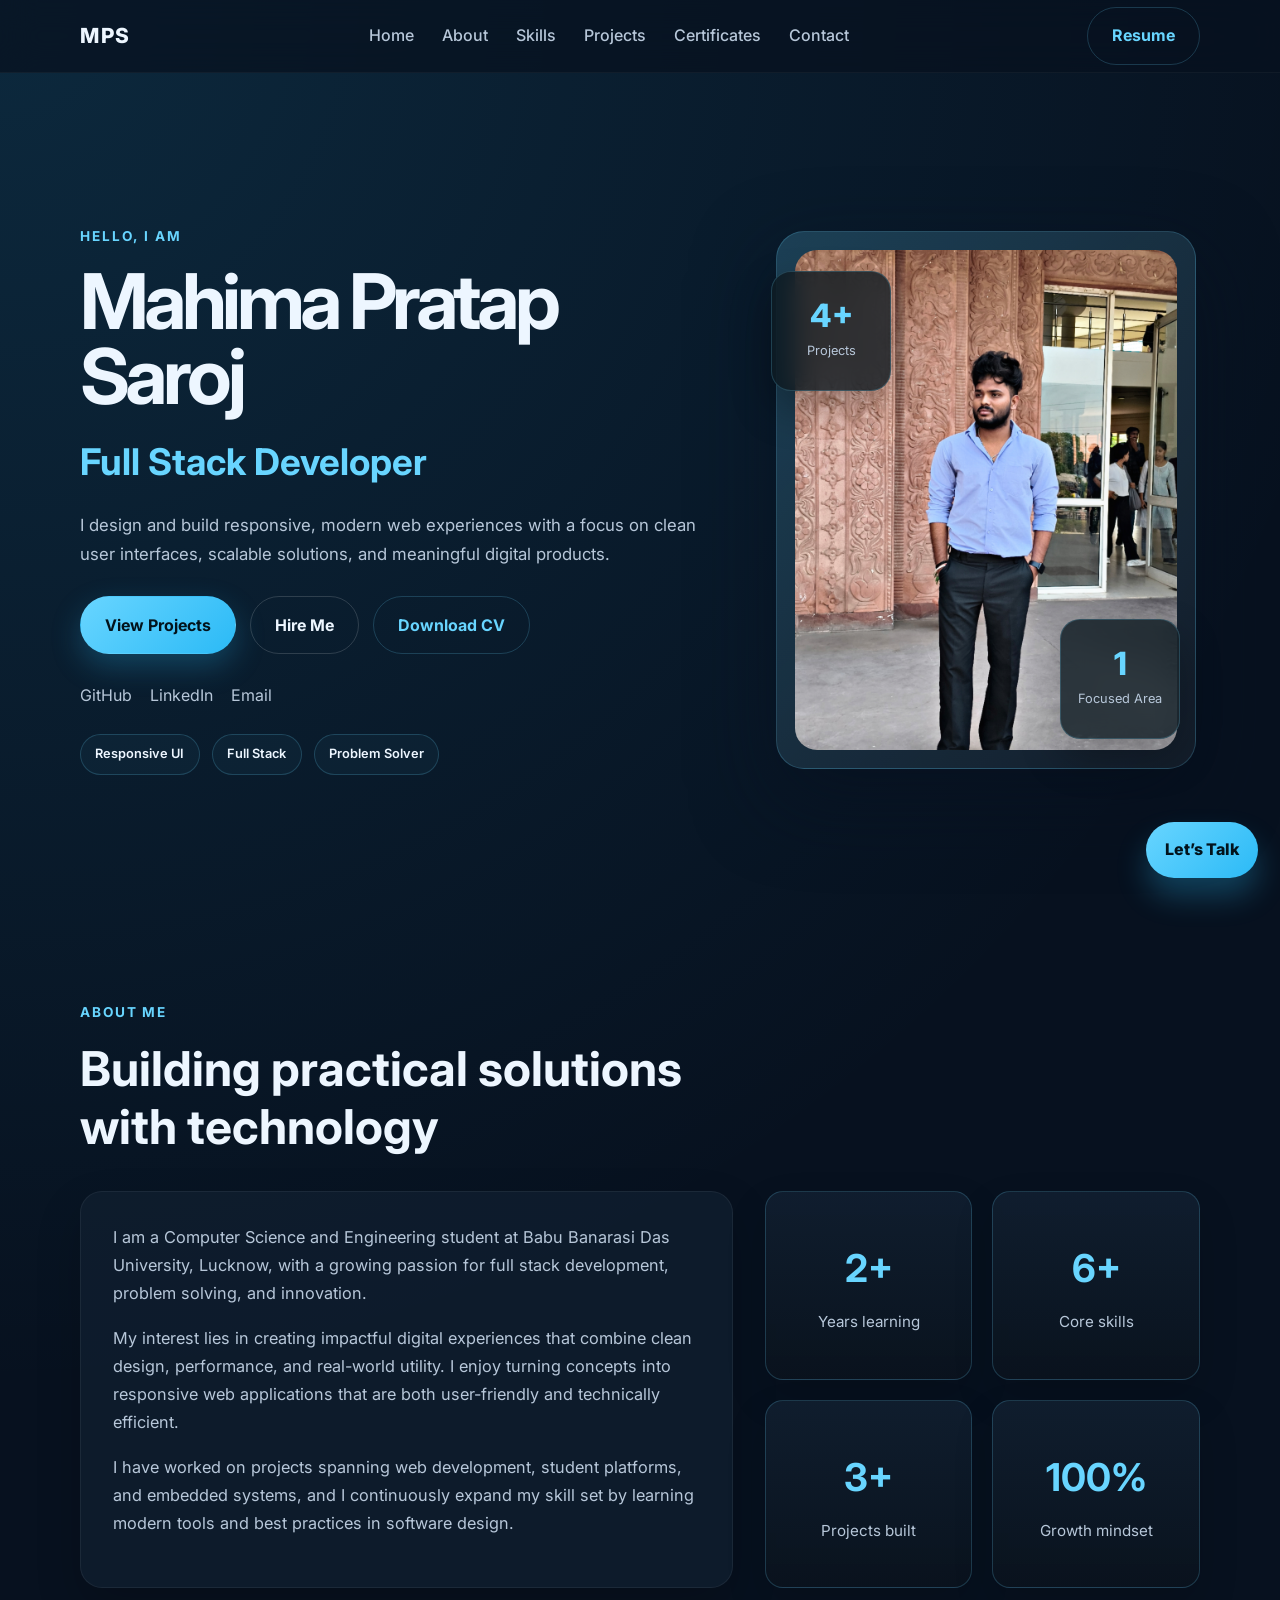
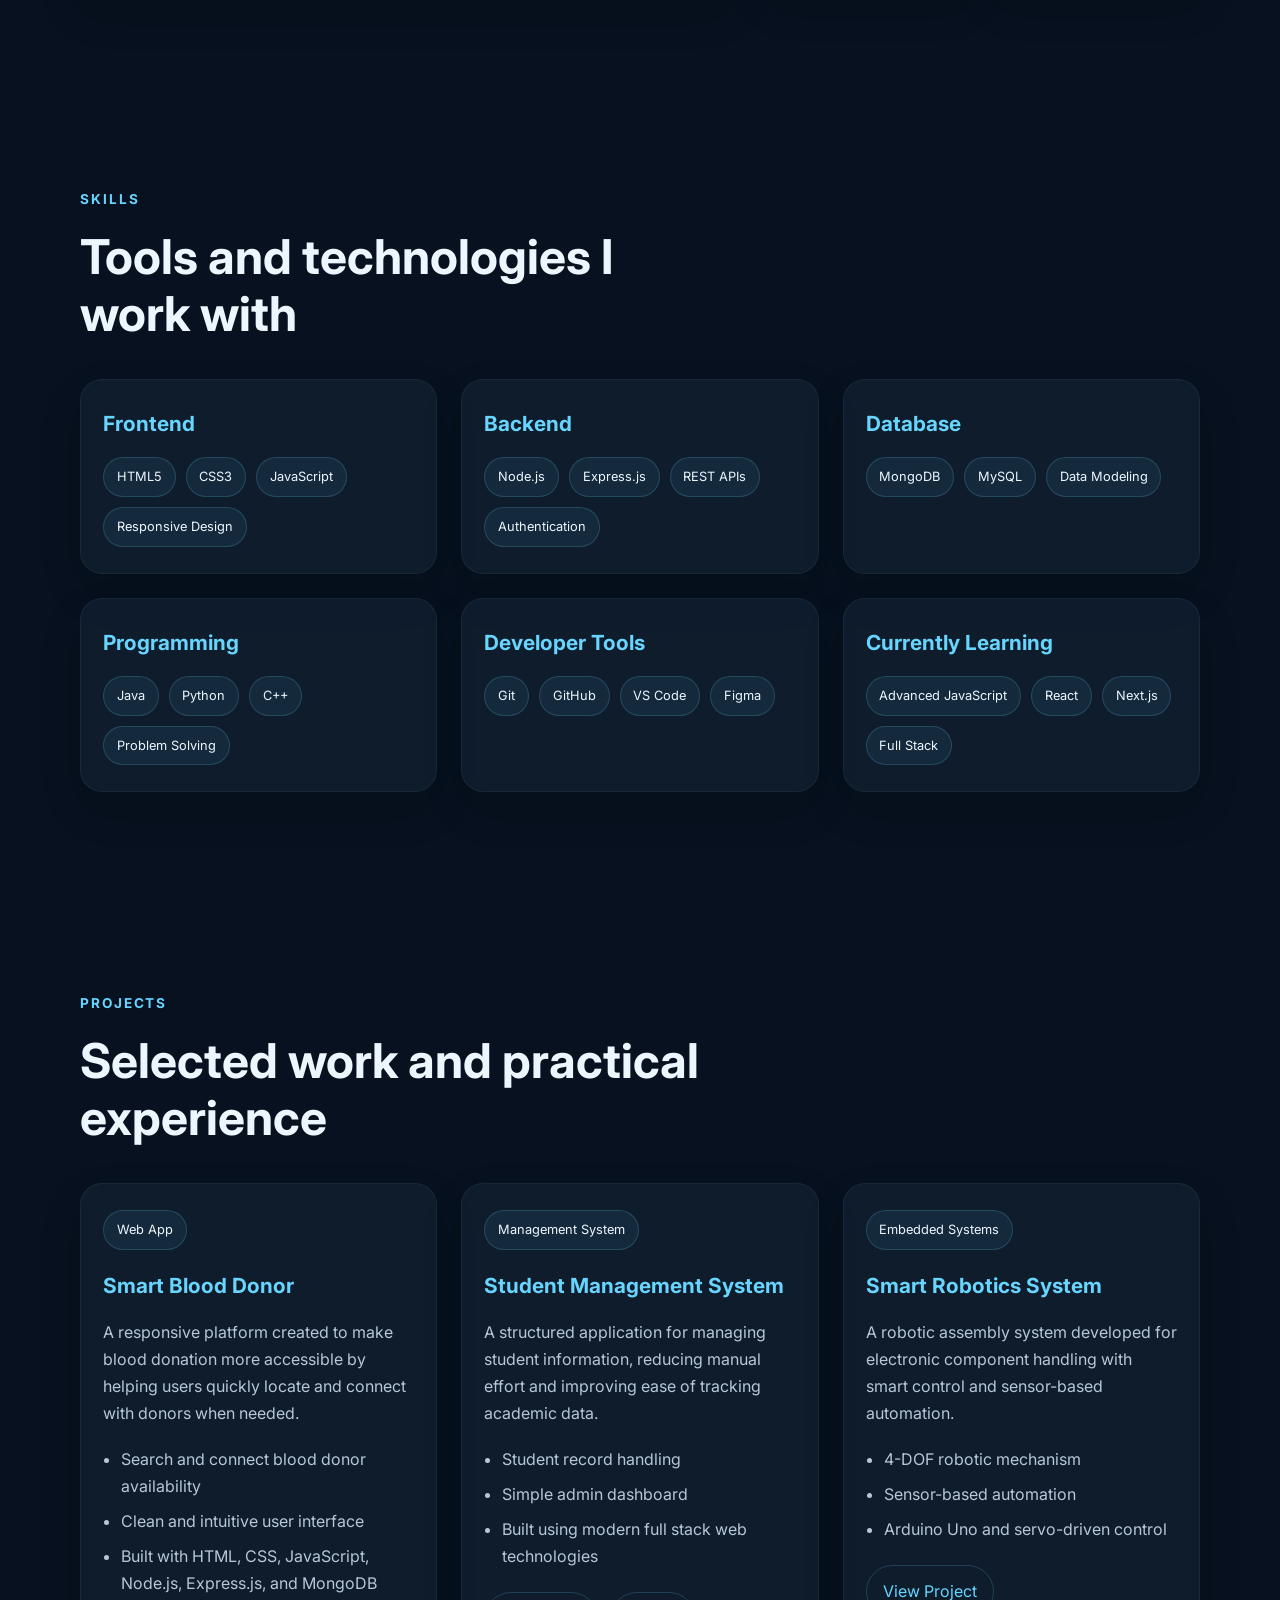
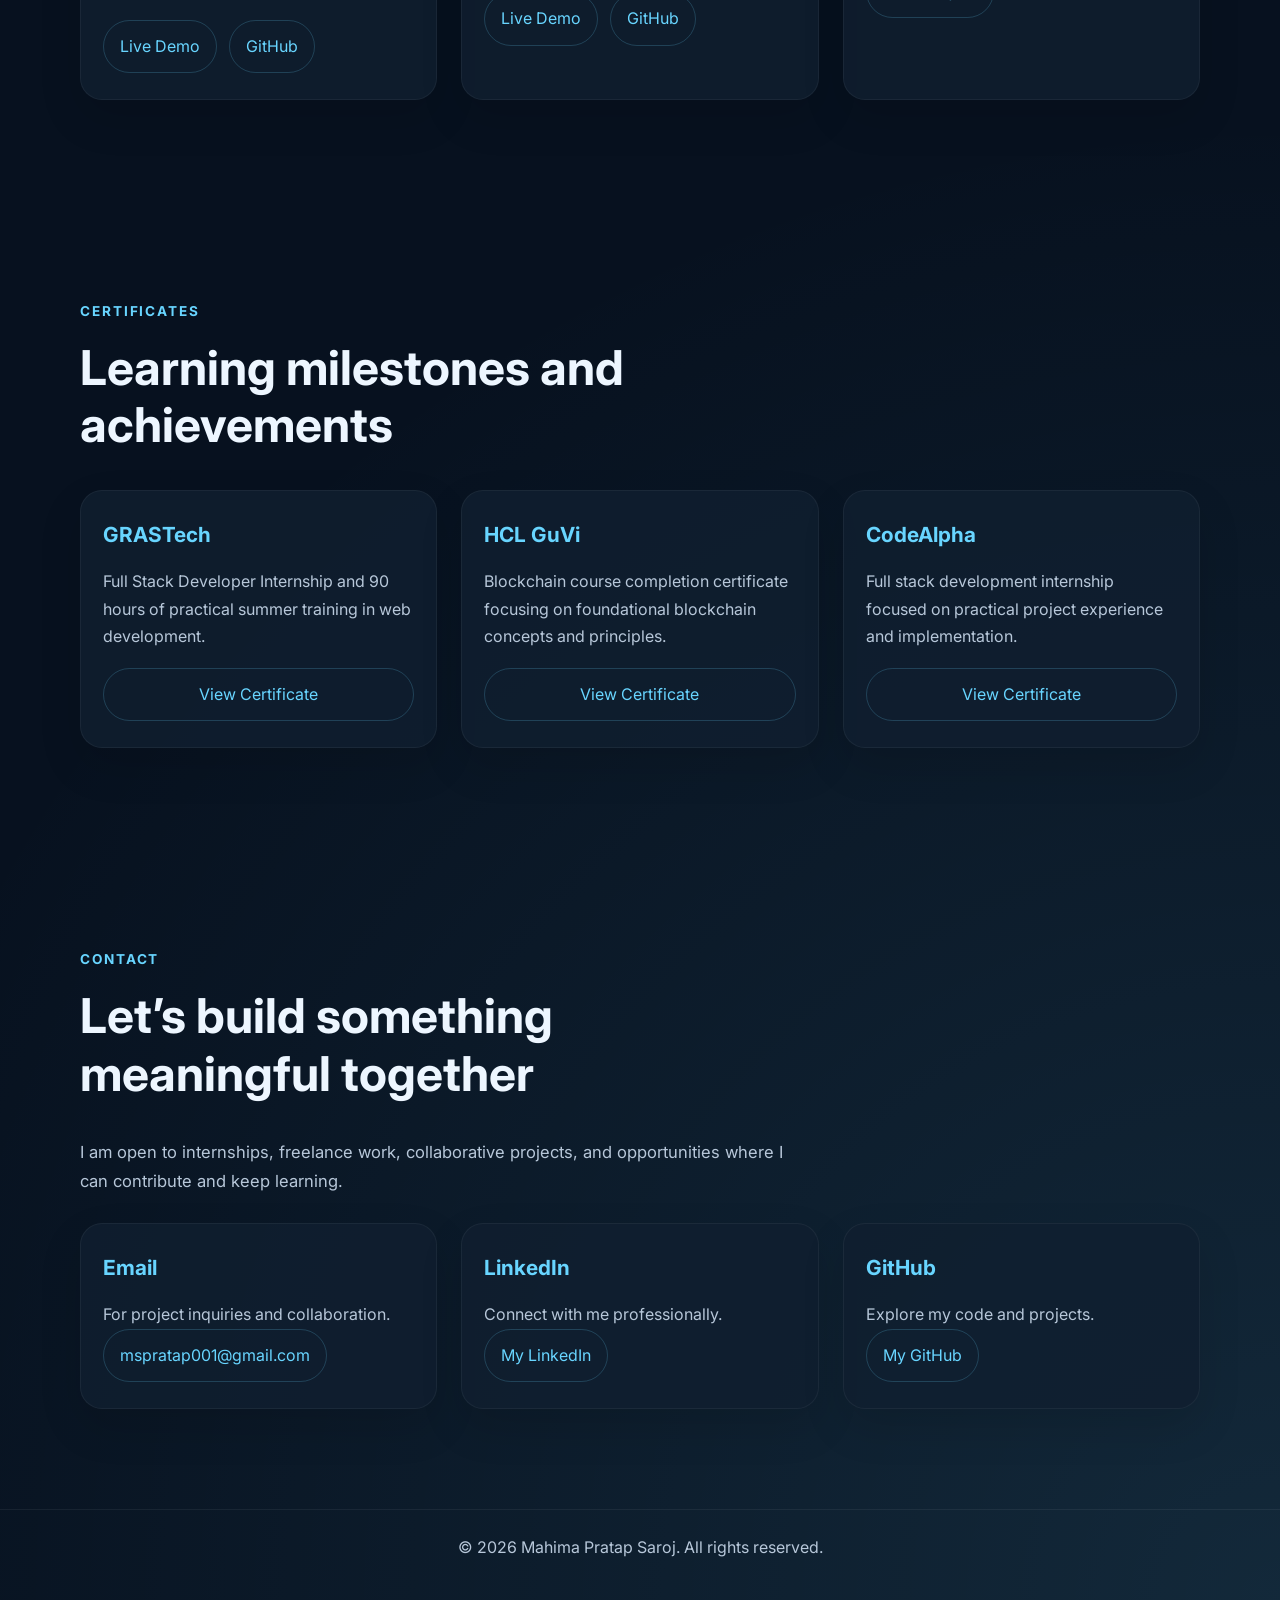
==== commit 0eec0b18: "Enhance portfolio with premium interactions" ====
--- a/index.html
+++ b/index.html
@@ -48,6 +48,12 @@
                     <a href="https://www.linkedin.com/in/mahima-pratap-saroj-27710029a" target="_blank" rel="noreferrer">LinkedIn</a>
                     <a href="mailto:mspratap001@gmail.com">Email</a>
                 </div>
+
+                <div class="badge-row" aria-label="Core strengths">
+                    <span>Responsive UI</span>
+                    <span>Full Stack</span>
+                    <span>Problem Solver</span>
+                </div>
             </div>
 
             <div class="hero-visual">
@@ -65,7 +71,7 @@
             </div>
         </section>
 
-        <section id="about" class="container section-block">
+        <section id="about" class="container section-block" data-reveal>
             <div class="section-heading">
                 <p class="eyebrow">About Me</p>
                 <h2>Building practical solutions with technology</h2>
@@ -109,7 +115,7 @@
             </div>
         </section>
 
-        <section id="skills" class="container section-block">
+        <section id="skills" class="container section-block" data-reveal>
             <div class="section-heading">
                 <p class="eyebrow">Skills</p>
                 <h2>Tools and technologies I work with</h2>
@@ -177,7 +183,7 @@
             </div>
         </section>
 
-        <section id="projects" class="container section-block">
+        <section id="projects" class="container section-block" data-reveal>
             <div class="section-heading">
                 <p class="eyebrow">Projects</p>
                 <h2>Selected work and practical experience</h2>
@@ -245,7 +251,7 @@
             </div>
         </section>
 
-        <section id="certificates" class="container section-block">
+        <section id="certificates" class="container section-block" data-reveal>
             <div class="section-heading">
                 <p class="eyebrow">Certificates</p>
                 <h2>Learning milestones and achievements</h2>
@@ -272,7 +278,7 @@
             </div>
         </section>
 
-        <section id="contact" class="container section-block contact-section">
+        <section id="contact" class="container section-block contact-section" data-reveal>
             <div class="section-heading">
                 <p class="eyebrow">Contact</p>
                 <h2>Let’s build something meaningful together</h2>
@@ -307,8 +313,12 @@
 
     <footer class="site-footer">
         <div class="container footer-content">
-            <p>© 2026 Mahima Pratap Saroj. All rights reserved.</p>
+            <p>© <span id="year"></span> Mahima Pratap Saroj. All rights reserved.</p>
         </div>
     </footer>
+
+    <a class="floating-cta" href="mailto:mspratap001@gmail.com?subject=Portfolio%20Inquiry">Let’s Talk</a>
+
+    <script src="js/script.js"></script>
 </body>
 </html>
--- a/css/style.css
+++ b/css/style.css
@@ -197,6 +197,25 @@
     flex-wrap: wrap;
 }
 
+.badge-row {
+    display: flex;
+    flex-wrap: wrap;
+    gap: 12px;
+    margin-top: 24px;
+}
+
+.badge-row span {
+    display: inline-flex;
+    align-items: center;
+    padding: 0.55rem 0.9rem;
+    border-radius: 999px;
+    border: 1px solid rgba(104, 213, 255, 0.2);
+    background: rgba(104, 213, 255, 0.04);
+    color: var(--text);
+    font-size: 0.8rem;
+    font-weight: 600;
+}
+
 .social-row a {
     color: var(--muted);
     position: relative;
@@ -483,6 +502,39 @@
     color: var(--muted);
 }
 
+[data-reveal] {
+    opacity: 0;
+    transform: translateY(24px);
+    transition: opacity 0.7s ease, transform 0.7s ease;
+}
+
+[data-reveal].is-visible {
+    opacity: 1;
+    transform: translateY(0);
+}
+
+.floating-cta {
+    position: fixed;
+    right: 22px;
+    bottom: 22px;
+    z-index: 1200;
+    display: inline-flex;
+    align-items: center;
+    justify-content: center;
+    padding: 0.9rem 1.2rem;
+    border-radius: 999px;
+    background: linear-gradient(135deg, var(--primary), var(--primary-strong));
+    color: #02131c;
+    box-shadow: 0 18px 30px rgba(43, 186, 246, 0.28);
+    font-weight: 800;
+    transition: transform 0.25s ease, box-shadow 0.25s ease;
+}
+
+.floating-cta:hover {
+    transform: translateY(-3px);
+    box-shadow: 0 24px 36px rgba(43, 186, 246, 0.35);
+}
+
 @media (max-width: 920px) {
     .hero,
     .about-grid,
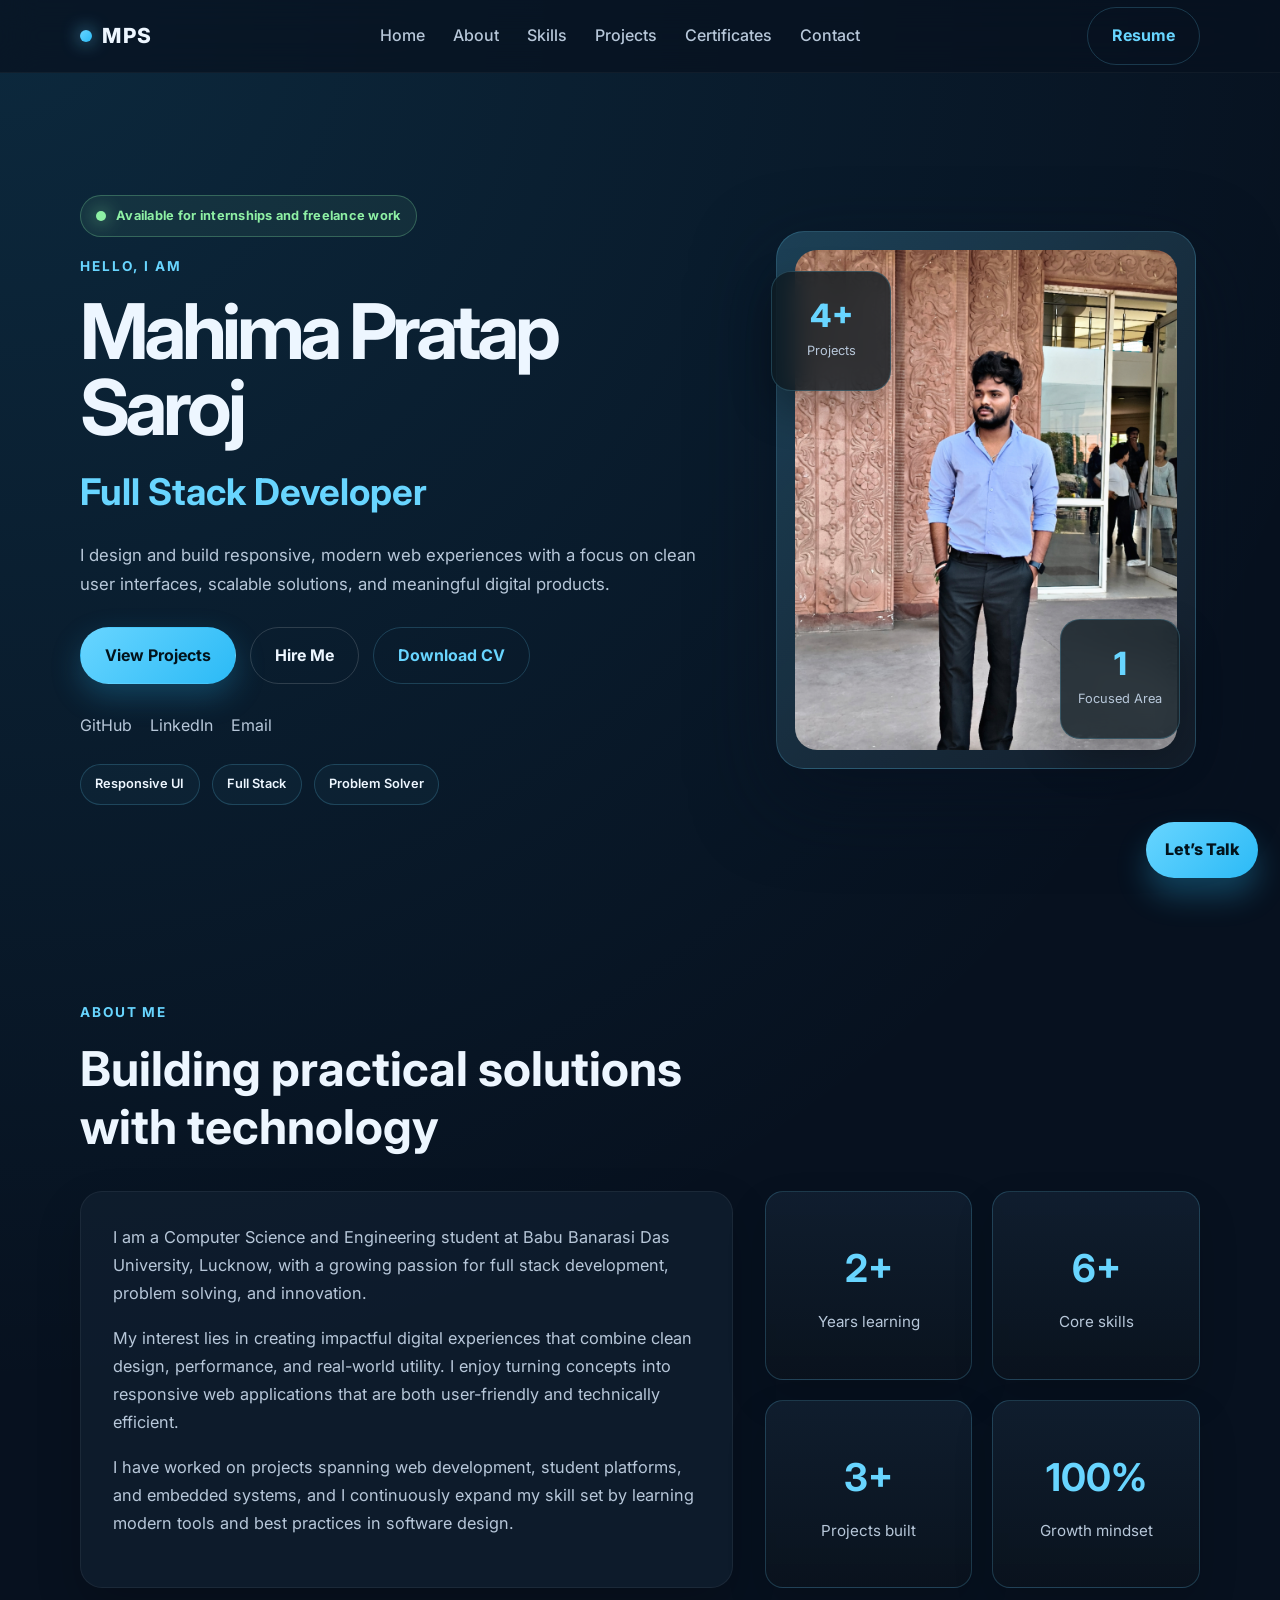
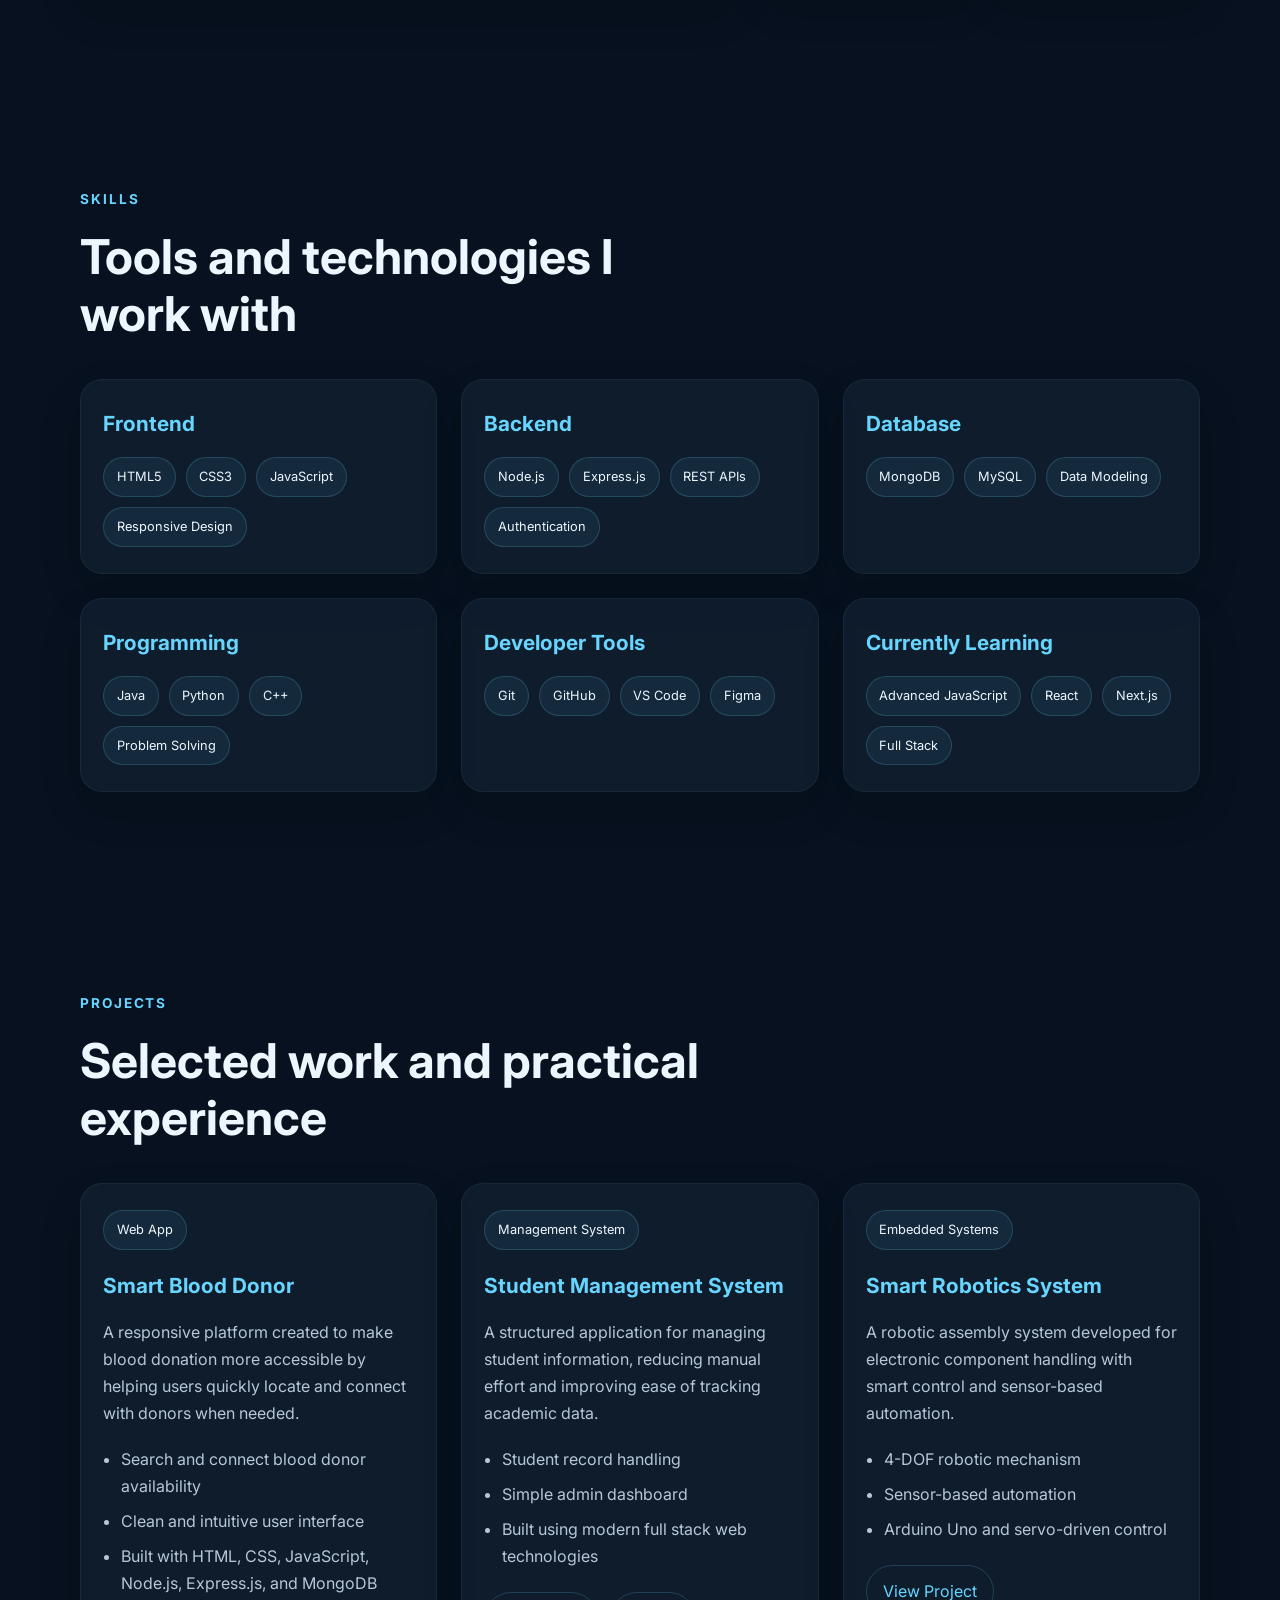
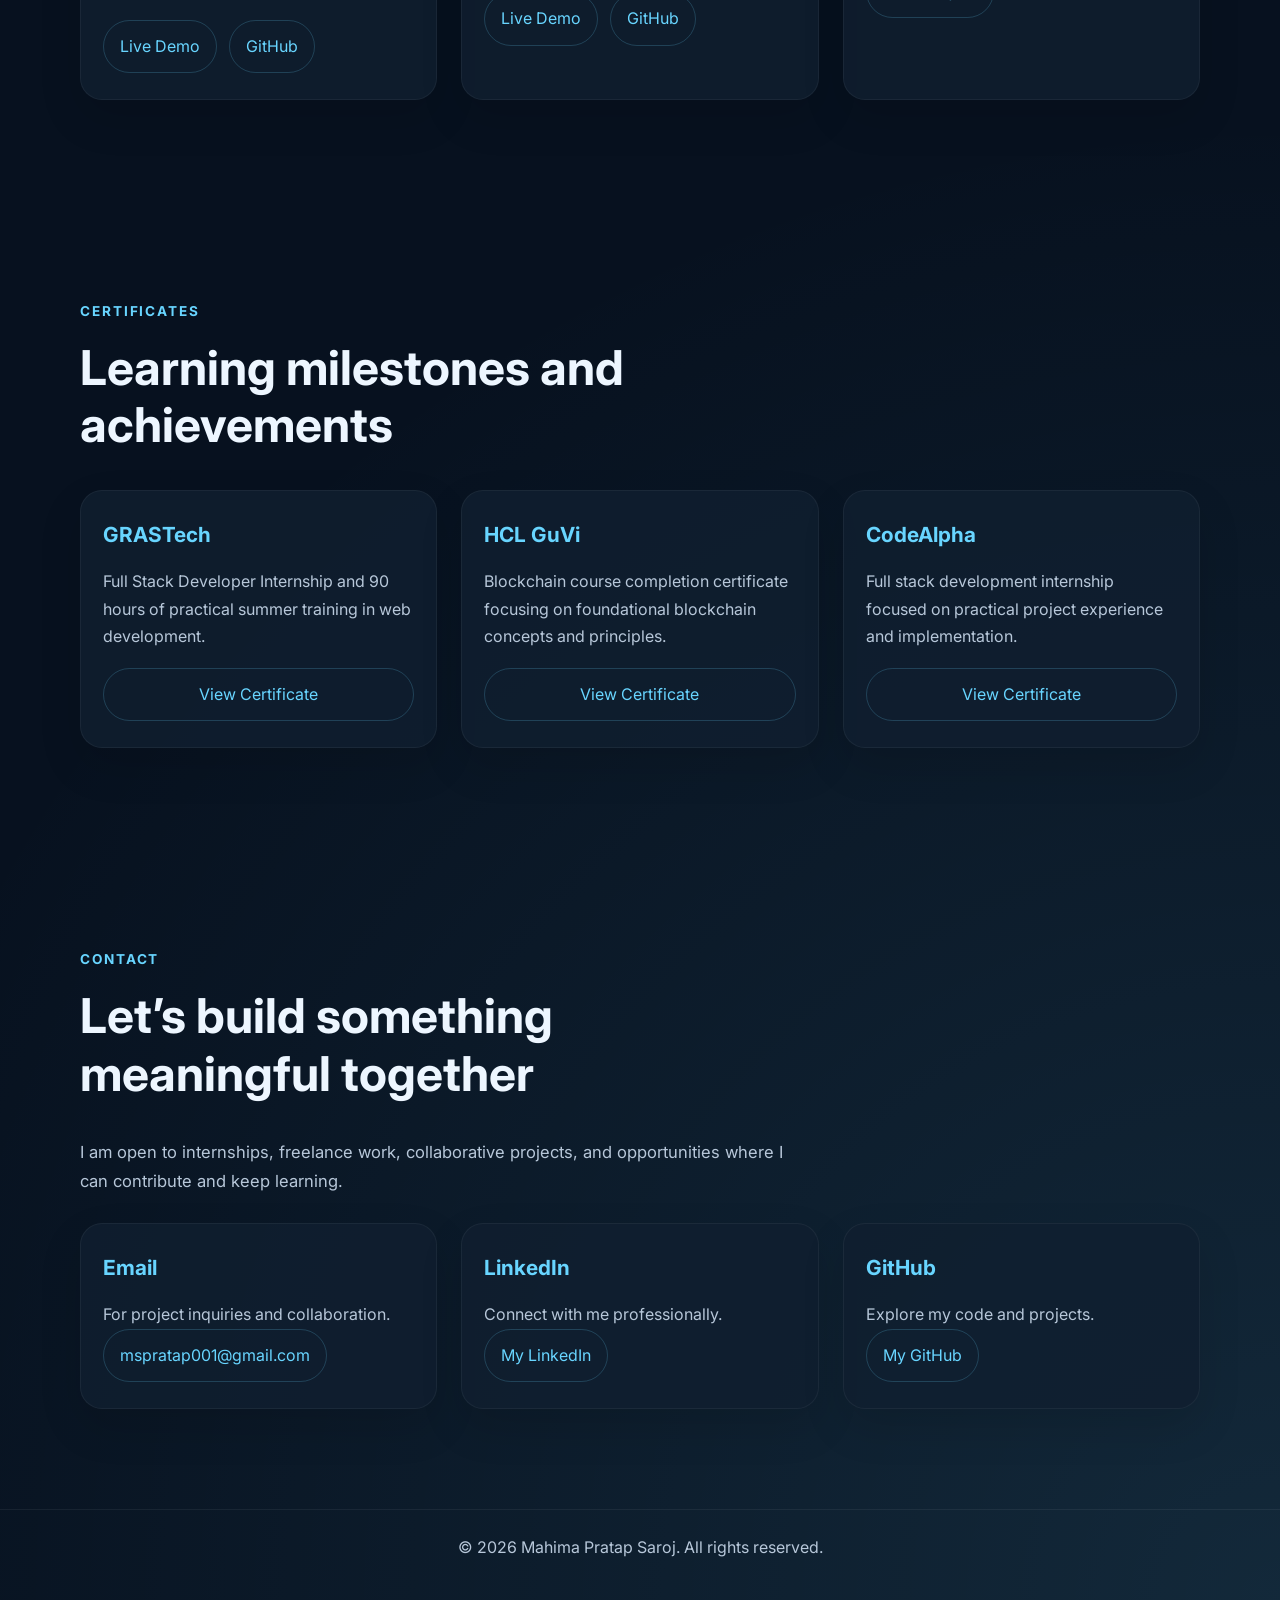
==== commit 9f441389: "Final portfolio polish" ====
--- a/index.html
+++ b/index.html
@@ -29,6 +29,10 @@
     <main>
         <section id="home" class="hero container">
             <div class="hero-content">
+                <div class="status-pill">
+                    <span class="status-dot"></span>
+                    Available for internships and freelance work
+                </div>
                 <p class="eyebrow">Hello, I am</p>
                 <h1>Mahima Pratap Saroj</h1>
                 <h2>Full Stack Developer</h2>
--- a/css/style.css
+++ b/css/style.css
@@ -66,6 +66,29 @@
     margin-bottom: 12px;
 }
 
+.status-pill {
+    display: inline-flex;
+    align-items: center;
+    gap: 10px;
+    margin-bottom: 18px;
+    padding: 0.58rem 0.95rem;
+    border: 1px solid rgba(142, 240, 164, 0.28);
+    background: rgba(142, 240, 164, 0.07);
+    border-radius: 999px;
+    color: var(--success);
+    font-size: 0.8rem;
+    font-weight: 700;
+    letter-spacing: 0.02em;
+}
+
+.status-dot {
+    width: 10px;
+    height: 10px;
+    border-radius: 50%;
+    background: var(--success);
+    box-shadow: 0 0 18px rgba(142, 240, 164, 0.9);
+}
+
 .section-heading {
     margin-bottom: 36px;
 }
@@ -94,10 +117,22 @@
 }
 
 .brand {
+    display: inline-flex;
+    align-items: center;
+    gap: 10px;
     font-size: 1.3rem;
     font-weight: 800;
     letter-spacing: 0.08em;
     color: var(--text);
+}
+
+.brand::before {
+    content: "";
+    width: 12px;
+    height: 12px;
+    border-radius: 50%;
+    background: linear-gradient(135deg, var(--primary), var(--primary-strong));
+    box-shadow: 0 0 18px rgba(104, 213, 255, 0.8);
 }
 
 .nav-links {
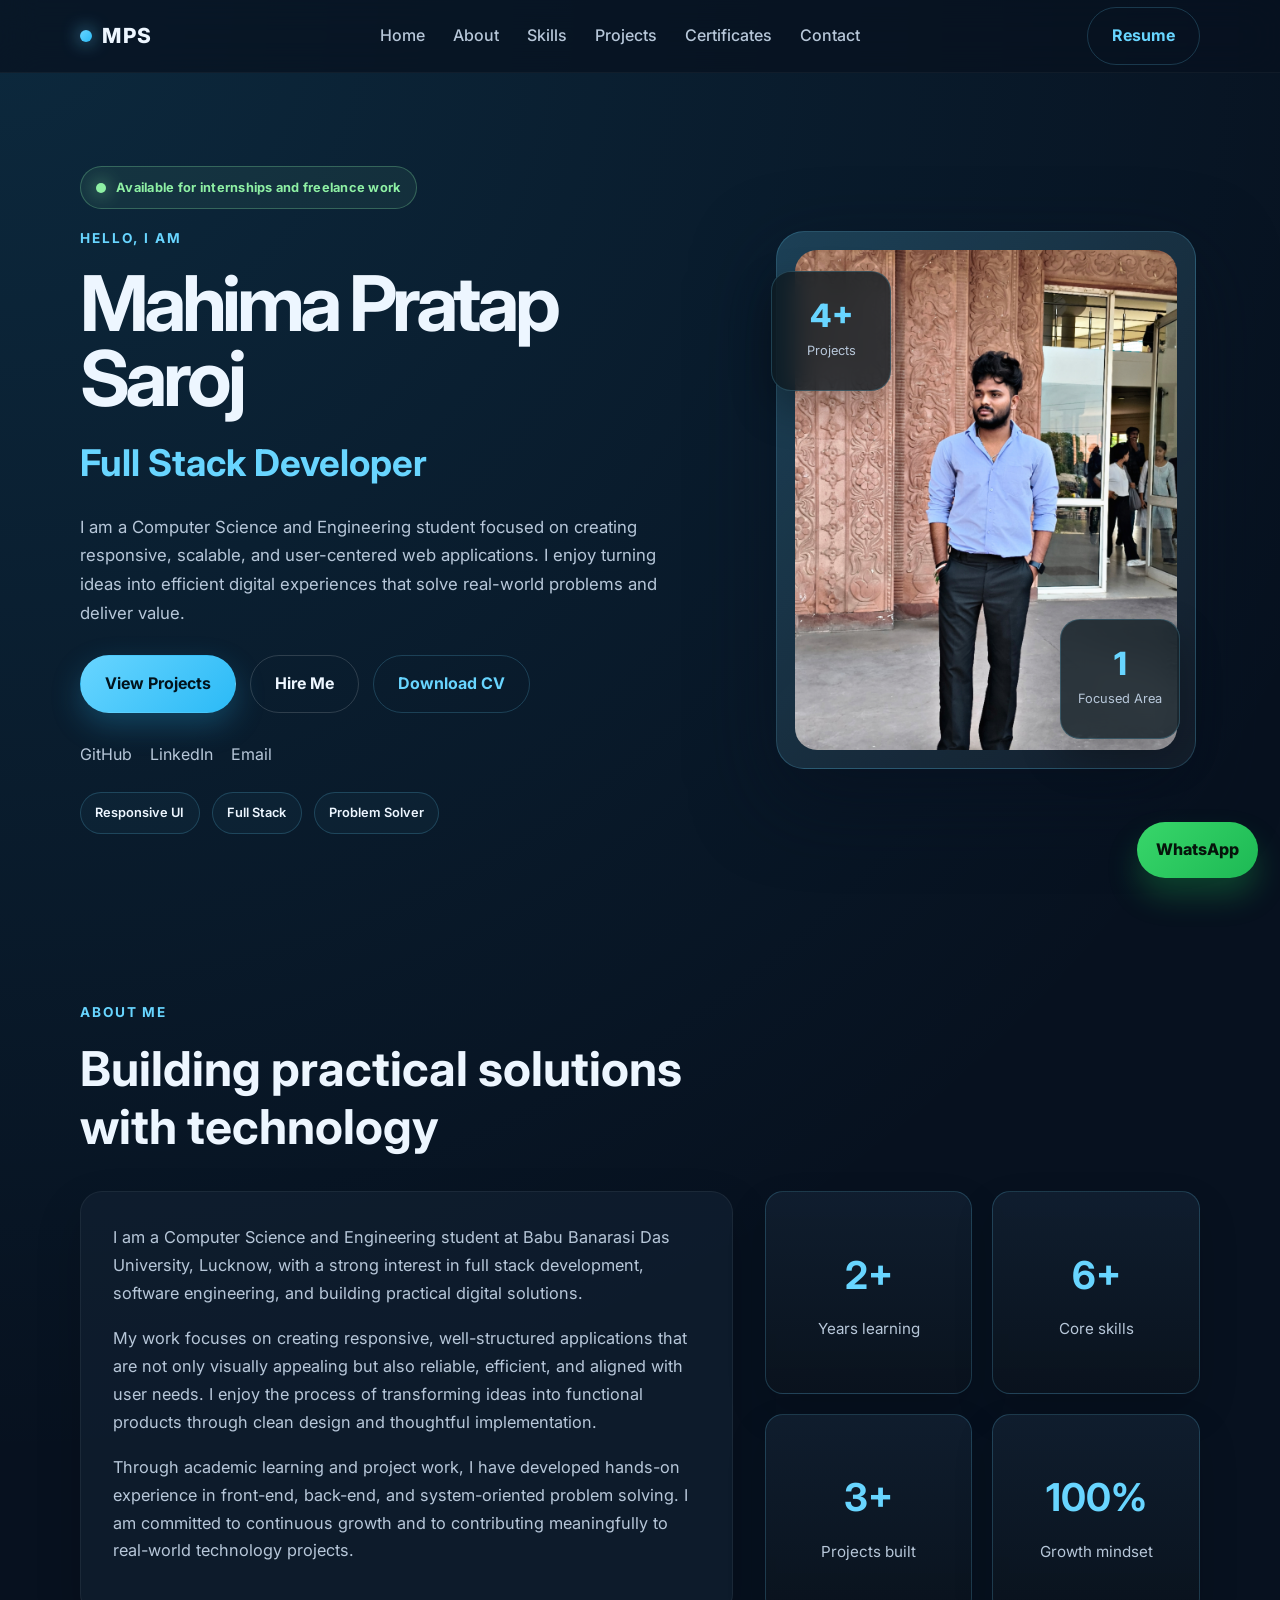
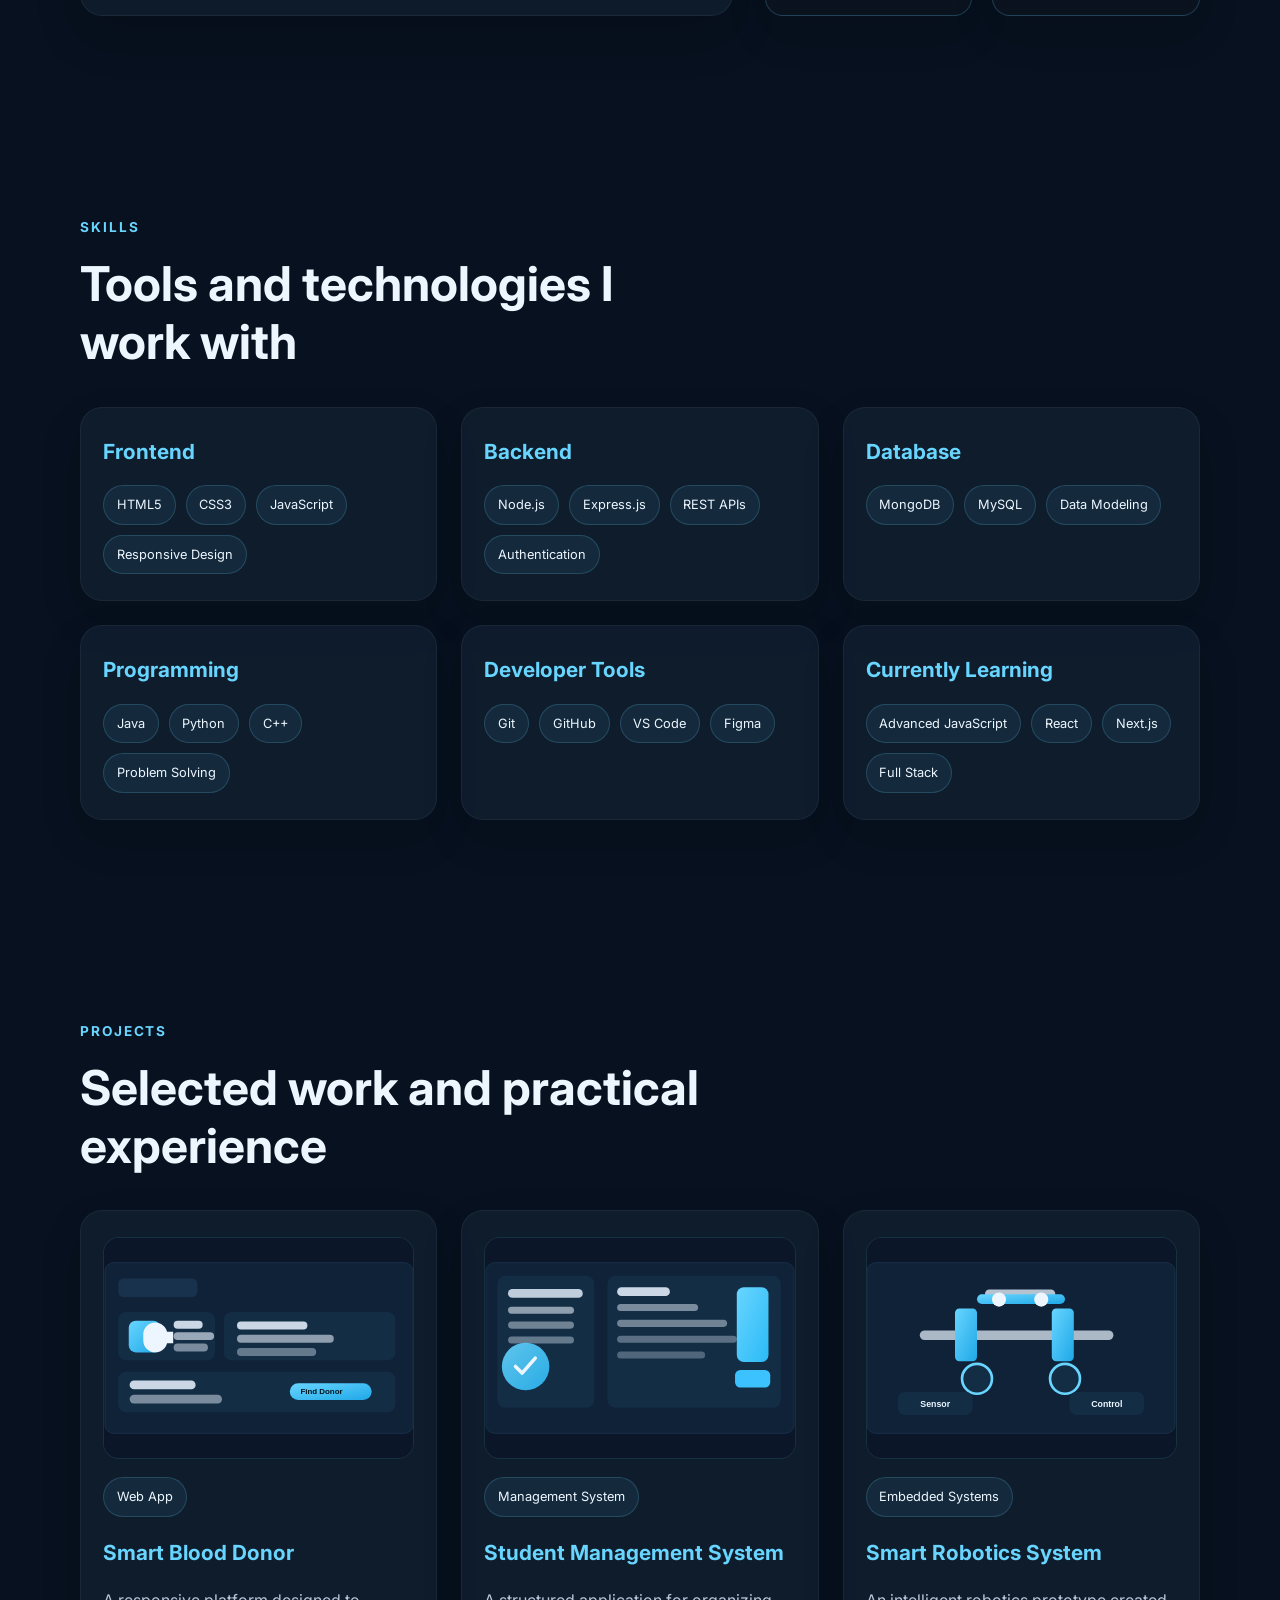
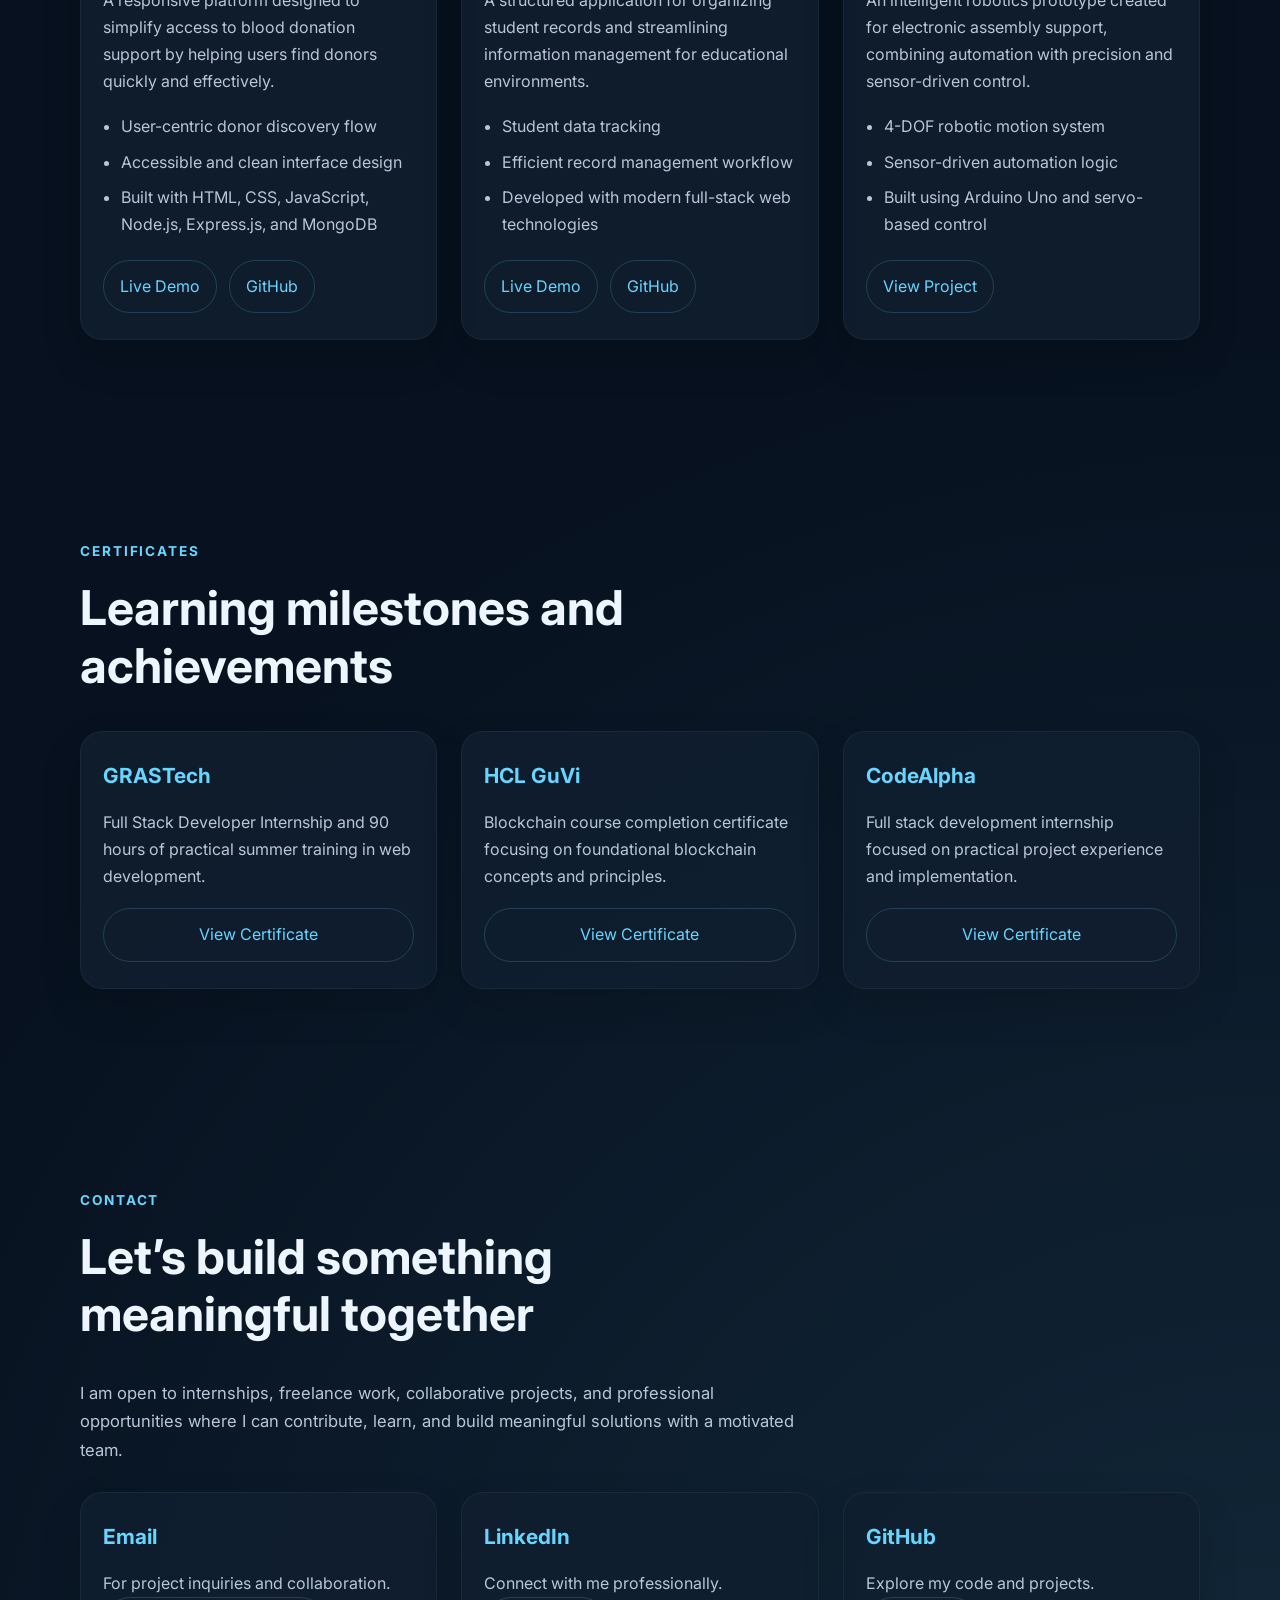
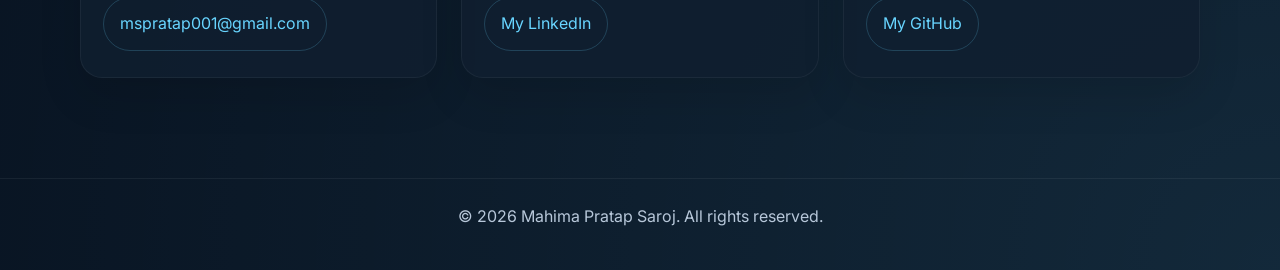
==== commit 6bcc073d: "Add favicon, social preview, project visuals and contact CTA" ====
--- a/index.html
+++ b/index.html
@@ -3,7 +3,17 @@
 <head>
     <meta charset="UTF-8" />
     <meta name="viewport" content="width=device-width, initial-scale=1.0" />
-    <meta name="description" content="Portfolio of Mahima Pratap Saroj, a full stack developer and student developer passionate about building modern digital experiences." />
+    <meta name="description" content="Mahima Pratap Saroj is a budding Full Stack Developer focused on building responsive, scalable, and user-centered web applications." />
+    <meta property="og:title" content="Mahima Pratap Saroj | Full Stack Developer" />
+    <meta property="og:description" content="Portfolio of Mahima Pratap Saroj showcasing web development projects, skills, certificates, and professional experience." />
+    <meta property="og:type" content="website" />
+    <meta property="og:image" content="images/social-preview.svg" />
+    <meta property="og:image:alt" content="Mahima Pratap Saroj portfolio preview" />
+    <meta name="twitter:card" content="summary_large_image" />
+    <meta name="twitter:title" content="Mahima Pratap Saroj | Full Stack Developer" />
+    <meta name="twitter:description" content="Portfolio of Mahima Pratap Saroj showcasing web development projects, skills, and certifications." />
+    <meta name="twitter:image" content="images/social-preview.svg" />
+    <link rel="icon" type="image/svg+xml" href="images/favicon.svg" />
     <title>Mahima Pratap Saroj | Full Stack Developer</title>
     <link rel="preconnect" href="https://fonts.googleapis.com" />
     <link rel="preconnect" href="https://fonts.gstatic.com" crossorigin />
@@ -37,8 +47,8 @@
                 <h1>Mahima Pratap Saroj</h1>
                 <h2>Full Stack Developer</h2>
                 <p class="hero-text">
-                    I design and build responsive, modern web experiences with a focus on clean user interfaces,
-                    scalable solutions, and meaningful digital products.
+                    I am a Computer Science and Engineering student focused on creating responsive, scalable, and user-centered web applications.
+                    I enjoy turning ideas into efficient digital experiences that solve real-world problems and deliver value.
                 </p>
 
                 <div class="hero-actions">
@@ -84,17 +94,16 @@
             <div class="about-grid">
                 <div class="about-text">
                     <p>
-                        I am a Computer Science and Engineering student at Babu Banarasi Das University, Lucknow,
-                        with a growing passion for full stack development, problem solving, and innovation.
-                    </p>
-                    <p>
-                        My interest lies in creating impactful digital experiences that combine clean design,
-                        performance, and real-world utility. I enjoy turning concepts into responsive web applications
-                        that are both user-friendly and technically efficient.
-                    </p>
-                    <p>
-                        I have worked on projects spanning web development, student platforms, and embedded systems,
-                        and I continuously expand my skill set by learning modern tools and best practices in software design.
+                        I am a Computer Science and Engineering student at Babu Banarasi Das University, Lucknow, with a strong interest in full stack development,
+                        software engineering, and building practical digital solutions.
+                    </p>
+                    <p>
+                        My work focuses on creating responsive, well-structured applications that are not only visually appealing but also reliable, efficient,
+                        and aligned with user needs. I enjoy the process of transforming ideas into functional products through clean design and thoughtful implementation.
+                    </p>
+                    <p>
+                        Through academic learning and project work, I have developed hands-on experience in front-end, back-end, and system-oriented problem solving.
+                        I am committed to continuous growth and to contributing meaningfully to real-world technology projects.
                     </p>
                 </div>
 
@@ -195,17 +204,19 @@
 
             <div class="projects-grid">
                 <article class="project-card">
+                    <div class="project-preview">
+                        <img src="images/project-blood-donor.svg" alt="Smart Blood Donor project preview" />
+                    </div>
                     <div class="project-topline">
                         <span class="tag">Web App</span>
                     </div>
                     <h3>Smart Blood Donor</h3>
                     <p>
-                        A responsive platform created to make blood donation more accessible by helping users quickly locate
-                        and connect with donors when needed.
+                        A responsive platform designed to simplify access to blood donation support by helping users find donors quickly and effectively.
                     </p>
                     <ul>
-                        <li>Search and connect blood donor availability</li>
-                        <li>Clean and intuitive user interface</li>
+                        <li>User-centric donor discovery flow</li>
+                        <li>Accessible and clean interface design</li>
                         <li>Built with HTML, CSS, JavaScript, Node.js, Express.js, and MongoDB</li>
                     </ul>
                     <div class="project-links">
@@ -215,18 +226,20 @@
                 </article>
 
                 <article class="project-card">
+                    <div class="project-preview">
+                        <img src="images/project-student-system.svg" alt="Student Management System project preview" />
+                    </div>
                     <div class="project-topline">
                         <span class="tag">Management System</span>
                     </div>
                     <h3>Student Management System</h3>
                     <p>
-                        A structured application for managing student information, reducing manual effort and improving
-                        ease of tracking academic data.
+                        A structured application for organizing student records and streamlining information management for educational environments.
                     </p>
                     <ul>
-                        <li>Student record handling</li>
-                        <li>Simple admin dashboard</li>
-                        <li>Built using modern full stack web technologies</li>
+                        <li>Student data tracking</li>
+                        <li>Efficient record management workflow</li>
+                        <li>Developed with modern full-stack web technologies</li>
                     </ul>
                     <div class="project-links">
                         <a href="#" target="_blank" rel="noreferrer">Live Demo</a>
@@ -235,18 +248,20 @@
                 </article>
 
                 <article class="project-card">
+                    <div class="project-preview">
+                        <img src="images/project-robotics.svg" alt="Smart Robotics System project preview" />
+                    </div>
                     <div class="project-topline">
                         <span class="tag">Embedded Systems</span>
                     </div>
                     <h3>Smart Robotics System</h3>
                     <p>
-                        A robotic assembly system developed for electronic component handling with smart control and sensor-based
-                        automation.
+                        An intelligent robotics prototype created for electronic assembly support, combining automation with precision and sensor-driven control.
                     </p>
                     <ul>
-                        <li>4-DOF robotic mechanism</li>
-                        <li>Sensor-based automation</li>
-                        <li>Arduino Uno and servo-driven control</li>
+                        <li>4-DOF robotic motion system</li>
+                        <li>Sensor-driven automation logic</li>
+                        <li>Built using Arduino Uno and servo-based control</li>
                     </ul>
                     <div class="project-links">
                         <a href="#" target="_blank" rel="noreferrer">View Project</a>
@@ -289,8 +304,8 @@
             </div>
 
             <p class="contact-intro">
-                I am open to internships, freelance work, collaborative projects, and opportunities where I can contribute
-                and keep learning.
+                I am open to internships, freelance work, collaborative projects, and professional opportunities where I can contribute,
+                learn, and build meaningful solutions with a motivated team.
             </p>
 
             <div class="contact-grid">
@@ -321,7 +336,7 @@
         </div>
     </footer>
 
-    <a class="floating-cta" href="mailto:mspratap001@gmail.com?subject=Portfolio%20Inquiry">Let’s Talk</a>
+    <a class="floating-cta" href="https://wa.me/918708860143?text=Hello%20Mahima%2C%20I%20saw%20your%20portfolio%20and%20would%20like%20to%20connect." target="_blank" rel="noreferrer">WhatsApp</a>
 
     <script src="js/script.js"></script>
 </body>
--- a/css/style.css
+++ b/css/style.css
@@ -454,6 +454,21 @@
     position: relative;
 }
 
+.project-preview {
+    margin-bottom: 18px;
+    overflow: hidden;
+    border-radius: 16px;
+    border: 1px solid rgba(104, 213, 255, 0.15);
+    background: rgba(9, 18, 28, 0.8);
+}
+
+.project-preview img {
+    width: 100%;
+    height: 220px;
+    object-fit: cover;
+    display: block;
+}
+
 .project-topline {
     margin-bottom: 18px;
 }
@@ -558,9 +573,9 @@
     justify-content: center;
     padding: 0.9rem 1.2rem;
     border-radius: 999px;
-    background: linear-gradient(135deg, var(--primary), var(--primary-strong));
-    color: #02131c;
-    box-shadow: 0 18px 30px rgba(43, 186, 246, 0.28);
+    background: linear-gradient(135deg, #38d66a, #1db954);
+    color: #06140b;
+    box-shadow: 0 18px 30px rgba(29, 185, 84, 0.28);
     font-weight: 800;
     transition: transform 0.25s ease, box-shadow 0.25s ease;
 }
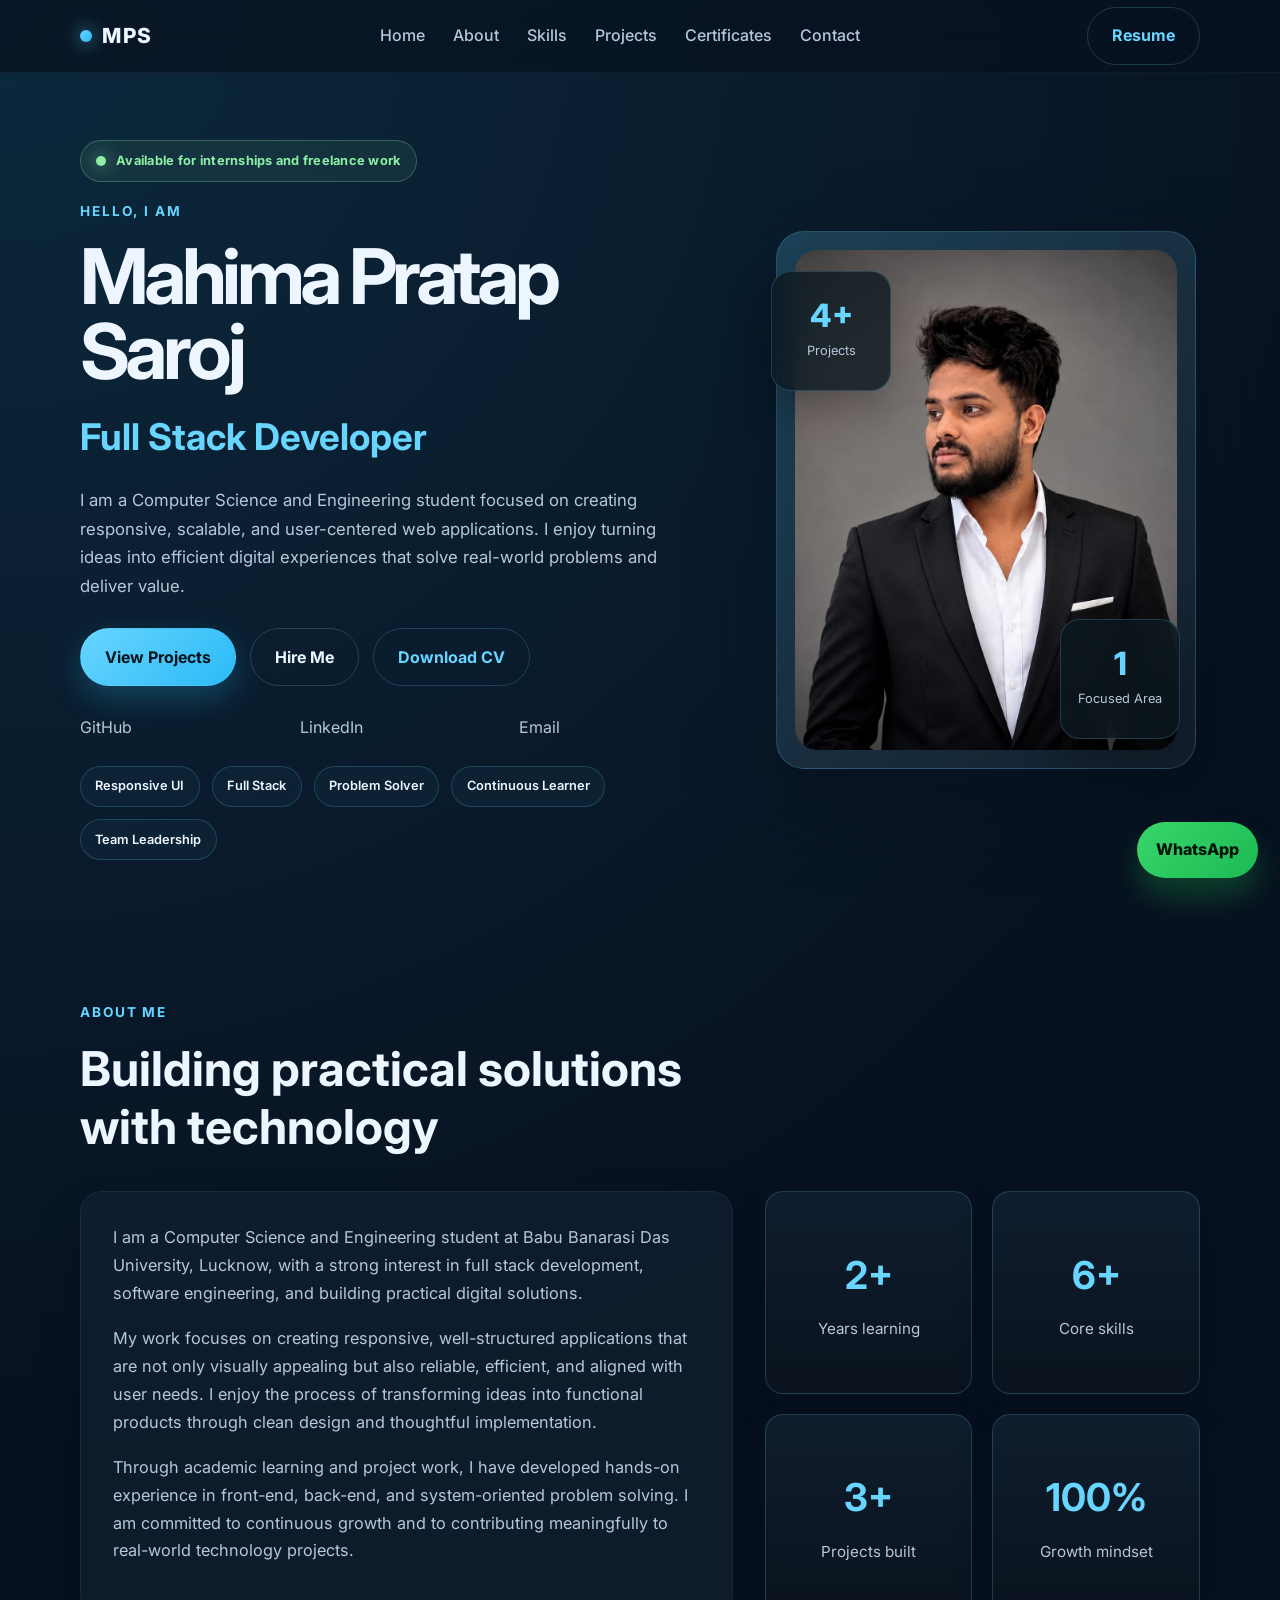
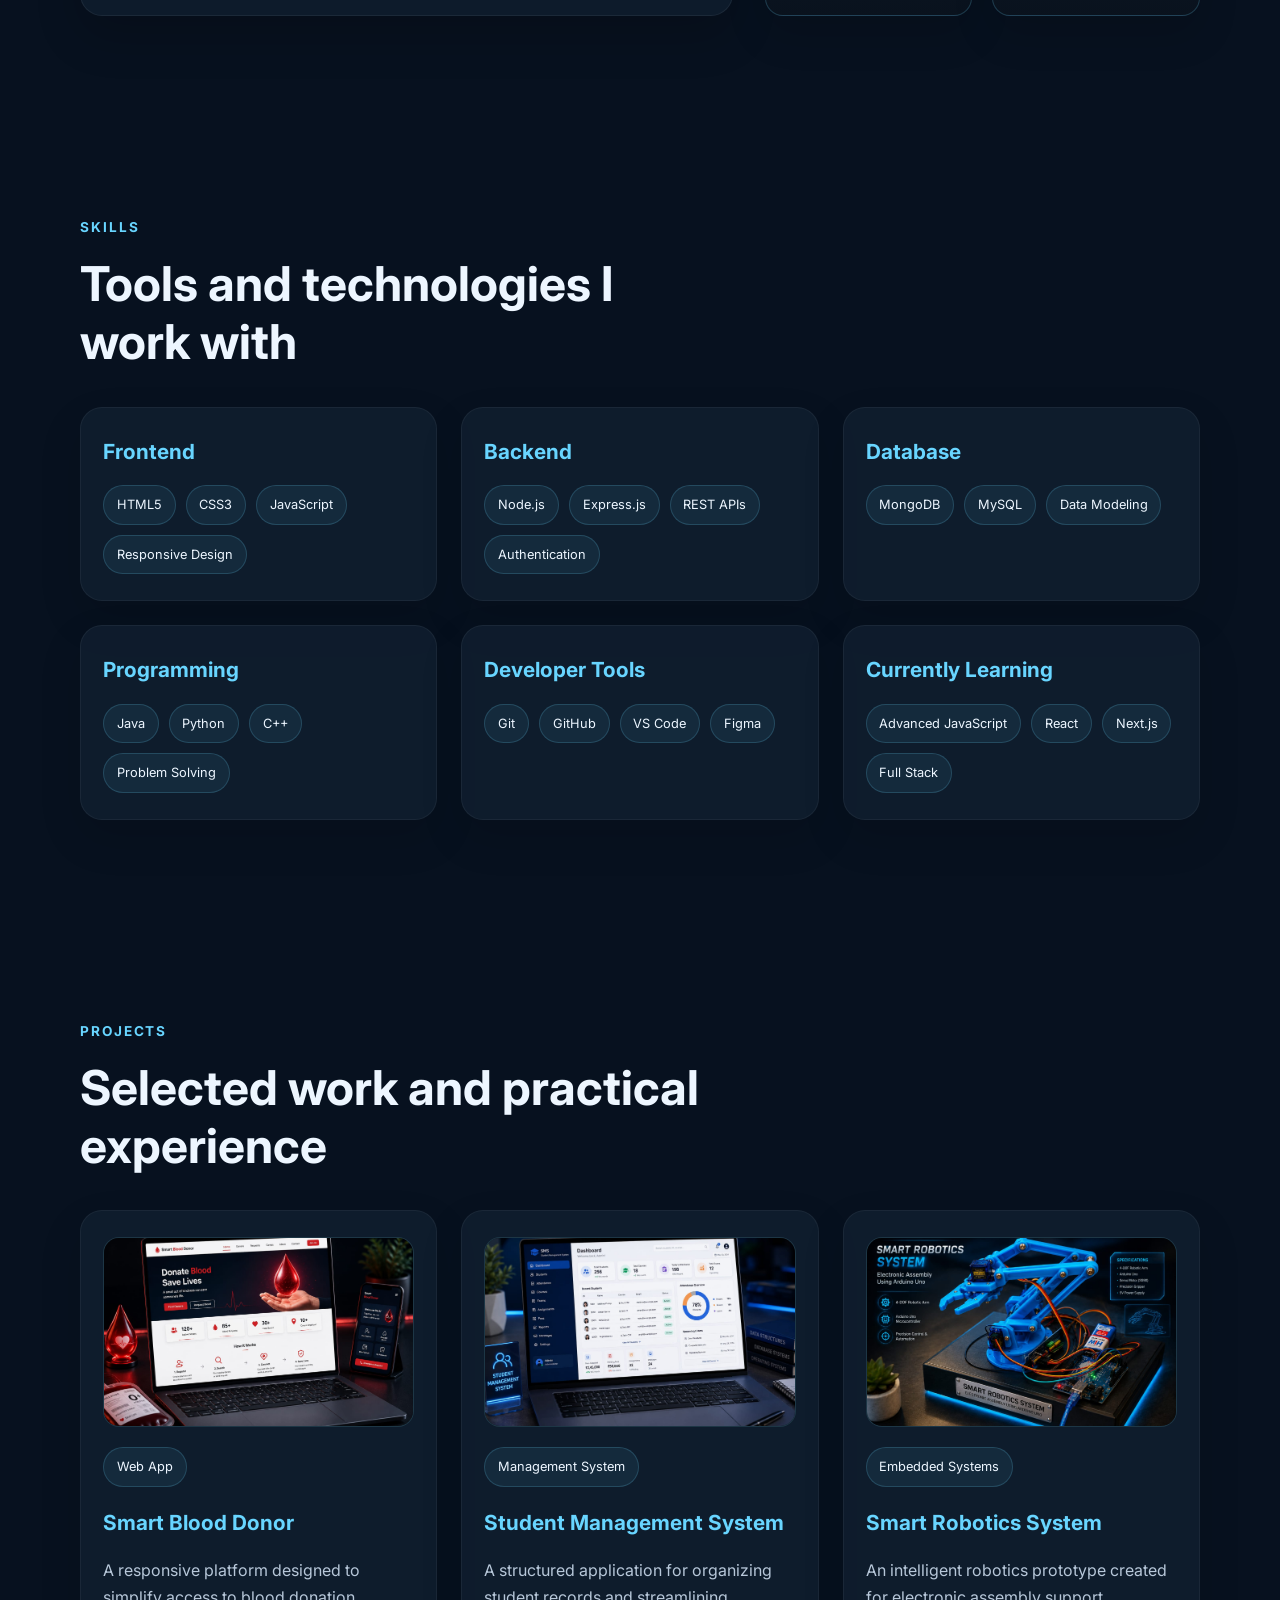
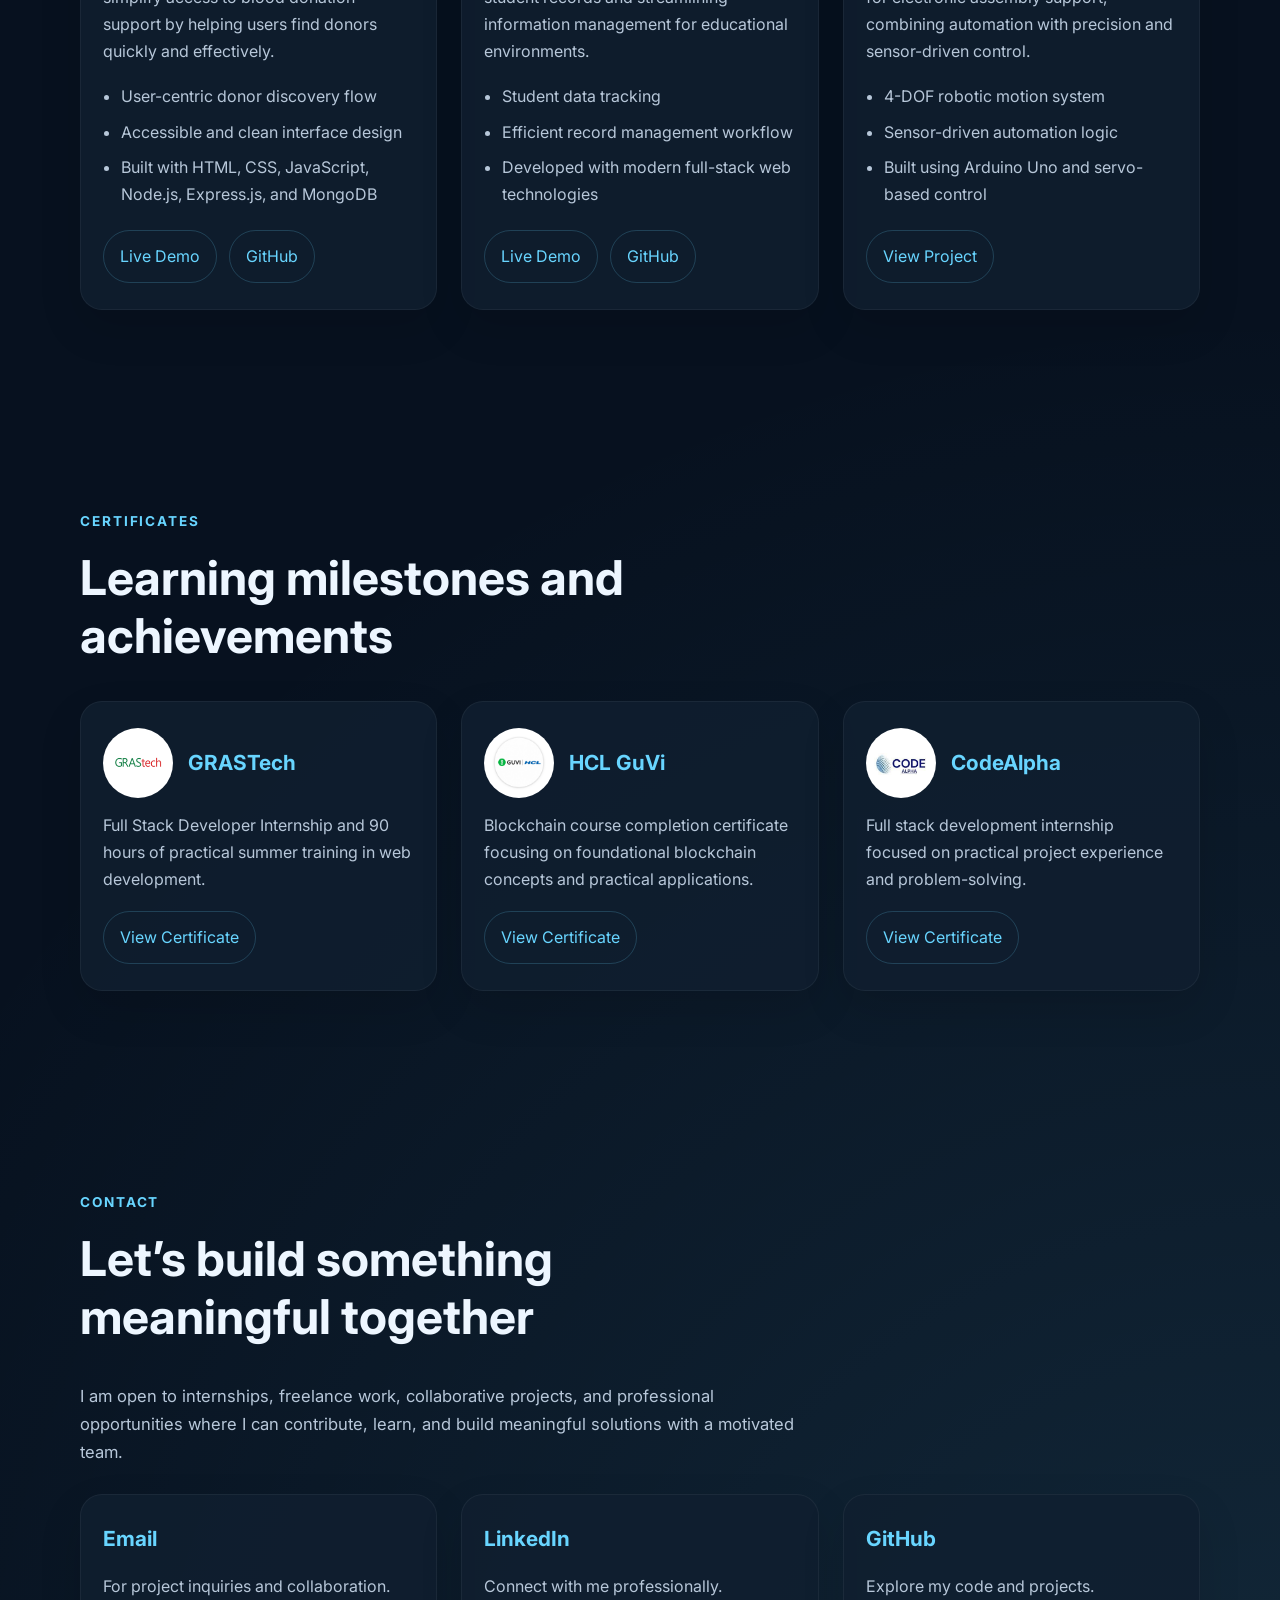
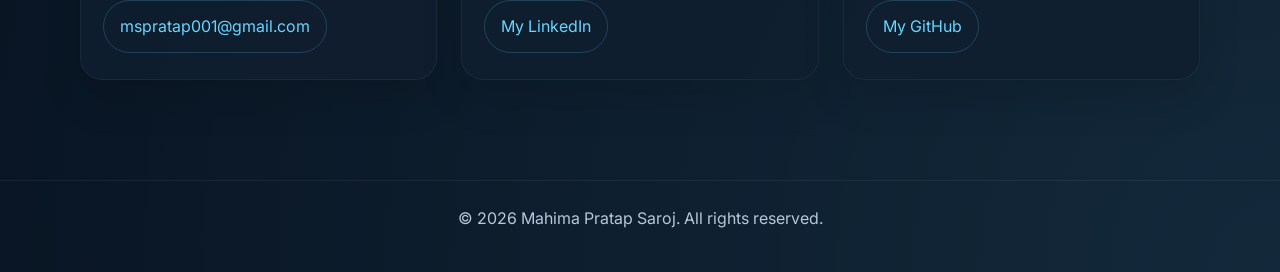
==== commit 483a6820: "Update" ====
--- a/index.html
+++ b/index.html
@@ -67,12 +67,14 @@
                     <span>Responsive UI</span>
                     <span>Full Stack</span>
                     <span>Problem Solver</span>
+                    <span>Continuous Learner</span>
+                    <span>Team Leadership</span>
                 </div>
             </div>
 
             <div class="hero-visual">
                 <div class="photo-frame">
-                    <img src="images/profile.jpg.jpeg" alt="Mahima Pratap Saroj" />
+                    <img src="images/profile.jpg" alt="Mahima Pratap Saroj" />
                 </div>
                 <div class="floating-card card-one">
                     <span>4+</span>
@@ -205,7 +207,7 @@
             <div class="projects-grid">
                 <article class="project-card">
                     <div class="project-preview">
-                        <img src="images/project-blood-donor.svg" alt="Smart Blood Donor project preview" />
+                        <img src="images/blooddonor.photo.jpg" alt="Smart Blood Donor project preview" />
                     </div>
                     <div class="project-topline">
                         <span class="tag">Web App</span>
@@ -220,14 +222,14 @@
                         <li>Built with HTML, CSS, JavaScript, Node.js, Express.js, and MongoDB</li>
                     </ul>
                     <div class="project-links">
-                        <a href="#" target="_blank" rel="noreferrer">Live Demo</a>
-                        <a href="#" target="_blank" rel="noreferrer">GitHub</a>
-                    </div>
+    <a href="https://smart-blood-donor-platform.vercel.app" target="_blank" rel="noreferrer">Live Demo</a>
+    <a href="https://github.com/MPSaroj/Smart-Blood-Donor-Platform" target="_blank" rel="noreferrer">GitHub</a>
+</div>
                 </article>
 
                 <article class="project-card">
                     <div class="project-preview">
-                        <img src="images/project-student-system.svg" alt="Student Management System project preview" />
+                        <img src="images/student-management.jpeg" alt="Student Management System project preview" />
                     </div>
                     <div class="project-topline">
                         <span class="tag">Management System</span>
@@ -249,7 +251,7 @@
 
                 <article class="project-card">
                     <div class="project-preview">
-                        <img src="images/project-robotics.svg" alt="Smart Robotics System project preview" />
+                        <img src="images/smart-robotics-photo.jpg" alt="Smart Robotics System project preview" />
                     </div>
                     <div class="project-topline">
                         <span class="tag">Embedded Systems</span>
@@ -264,7 +266,7 @@
                         <li>Built using Arduino Uno and servo-based control</li>
                     </ul>
                     <div class="project-links">
-                        <a href="#" target="_blank" rel="noreferrer">View Project</a>
+                        <a href="robotics-project.html" target="_blank" rel="noreferrer">View Project</a>
                     </div>
                 </article>
             </div>
@@ -278,21 +280,36 @@
 
             <div class="certificates-grid">
                 <div class="certificate-card">
-                    <h3>GRASTech</h3>
-                    <p>Full Stack Developer Internship and 90 hours of practical summer training in web development.</p>
-                    <a href="#">View Certificate</a>
+                    <div class="certificate-info">
+                        <div class="certificate-header">
+                            <img src="images/grastech-logo.png" alt="GRASTech Logo" class="certificate-logo">
+                            <h3>GRASTech</h3>
+                        </div>
+                        <p>Full Stack Developer Internship and 90 hours of practical summer training in web development.</p>
+                        <a href="images/grastech-certificate.jpeg" target="_blank" rel="noreferrer">View Certificate</a>
+                    </div>
                 </div>
 
                 <div class="certificate-card">
-                    <h3>HCL GuVi</h3>
-                    <p>Blockchain course completion certificate focusing on foundational blockchain concepts and principles.</p>
-                    <a href="#">View Certificate</a>
+                    <div class="certificate-info">
+                        <div class="certificate-header">
+                            <img src="images/guvi-logo.jpeg" alt="HCL GUVI Logo" class="certificate-logo">
+                            <h3>HCL GuVi</h3>
+                        </div>
+                        <p>Blockchain course completion certificate focusing on foundational blockchain concepts and practical applications.</p>
+                        <a href="images/HCL GUVI Certification -.png" target="_blank" rel="noreferrer">View Certificate</a>
+                    </div>
                 </div>
 
                 <div class="certificate-card">
-                    <h3>CodeAlpha</h3>
-                    <p>Full stack development internship focused on practical project experience and implementation.</p>
-                    <a href="#">View Certificate</a>
+                    <div class="certificate-info">
+                        <div class="certificate-header">
+                            <img src="images/codealpha-logo.png.jpeg" alt="CodeAlpha Logo" class="certificate-logo">
+                            <h3>CodeAlpha</h3>
+                        </div>
+                        <p>Full stack development internship focused on practical project experience and problem-solving.</p>
+                        <a href="images/codeAlpha-certificate.pdf" target="_blank" rel="noreferrer">View Certificate</a>
+                    </div>
                 </div>
             </div>
         </section>
@@ -336,7 +353,7 @@
         </div>
     </footer>
 
-    <a class="floating-cta" href="https://wa.me/918708860143?text=Hello%20Mahima%2C%20I%20saw%20your%20portfolio%20and%20would%20like%20to%20connect." target="_blank" rel="noreferrer">WhatsApp</a>
+    <a class="floating-cta" href="https://wa.me/919326132992" target="_blank" rel="noreferrer">WhatsApp</a>
 
     <script src="js/script.js"></script>
 </body>
--- a/css/style.css
+++ b/css/style.css
@@ -227,9 +227,10 @@
 }
 
 .social-row {
-    display: flex;
+    display: grid;
+    grid-template-columns: repeat(3,1 fr);
     gap: 18px;
-    flex-wrap: wrap;
+    width: 100%;
 }
 
 .badge-row {
@@ -651,3 +652,111 @@
         grid-template-columns: 1fr;
     }
 }
+.project-preview {
+    width: 100%;
+    height: 190px;
+    overflow: hidden;
+    border-radius: 16px;
+    margin-bottom: 20px;
+    background: #111a24;
+}
+
+.project-preview img {
+    width: 100%;
+    height: 100%;
+    display: block;
+    object-fit: cover;
+    transition: transform 0.4s ease;
+}
+
+.project-card:hover .project-preview img {
+    transform: scale(1.05);
+}
+/* Certificate logo styling */
+.certificate-logo {
+  width: 58px;
+  height: 58px;
+  object-fit: contain;
+  display: block;
+  margin: 0 auto 14px;
+  border-radius: 50%;
+}
+.grastech-logo {
+    width: 70px;
+    height: 70px;
+    object-fit: contain;
+    display: block;
+    margin: 0;
+    background-color: #fff !important;
+    padding: 8px;
+    box-sizing: border-box;
+    border-radius: 50%;
+    border: none;
+}
+.certificate-header {
+    display: flex;
+    align-items: center;
+    gap: 15px;
+    margin-bottom: 14px;
+}
+.certificate-header .certificate-logo {
+    width: 70px;
+    height: 70px;
+    object-fit: contain;
+    margin: 0;
+    flex-shrink: 0;
+    border-radius: 50%;
+    background-color: #fff;
+    padding: 8px;
+    box-sizing: border-box;
+}
+
+.certificate-header h3 {
+    margin: 0;
+} 
+.certificate-header {
+    display: flex;
+    align-items: center;
+    gap: 15px;
+    margin-bottom: 14px;
+}
+
+.certificate-header .certificate-logo {
+    width: 70px;
+    height: 70px;
+    object-fit: contain;
+    margin: 0;
+    flex-shrink: 0;
+}
+
+.certificate-header h3 {
+    margin: 0;
+}
+/* Contact cards side-by-side */
+.social-row {
+  display: flex !important;
+  flex-direction: row !important;
+  gap: 16px !important;
+  width: 100% !important;
+  flex-wrap: nowrap !important;
+}
+
+.social-row a {
+  display: block !important;
+  flex: 1 !important;
+  width: auto !important;
+  min-width: 0 !important;
+}
+.social-row {
+    display: flex !important;
+    flex-direction: row !important;
+    flex-wrap: nowrap !important;
+    gap: 16px !important;
+    width: 100% !important;
+}
+
+.social-row a {
+    flex: 1 !important;
+    width: auto !important;
+    min-width: 0 !important;
+}
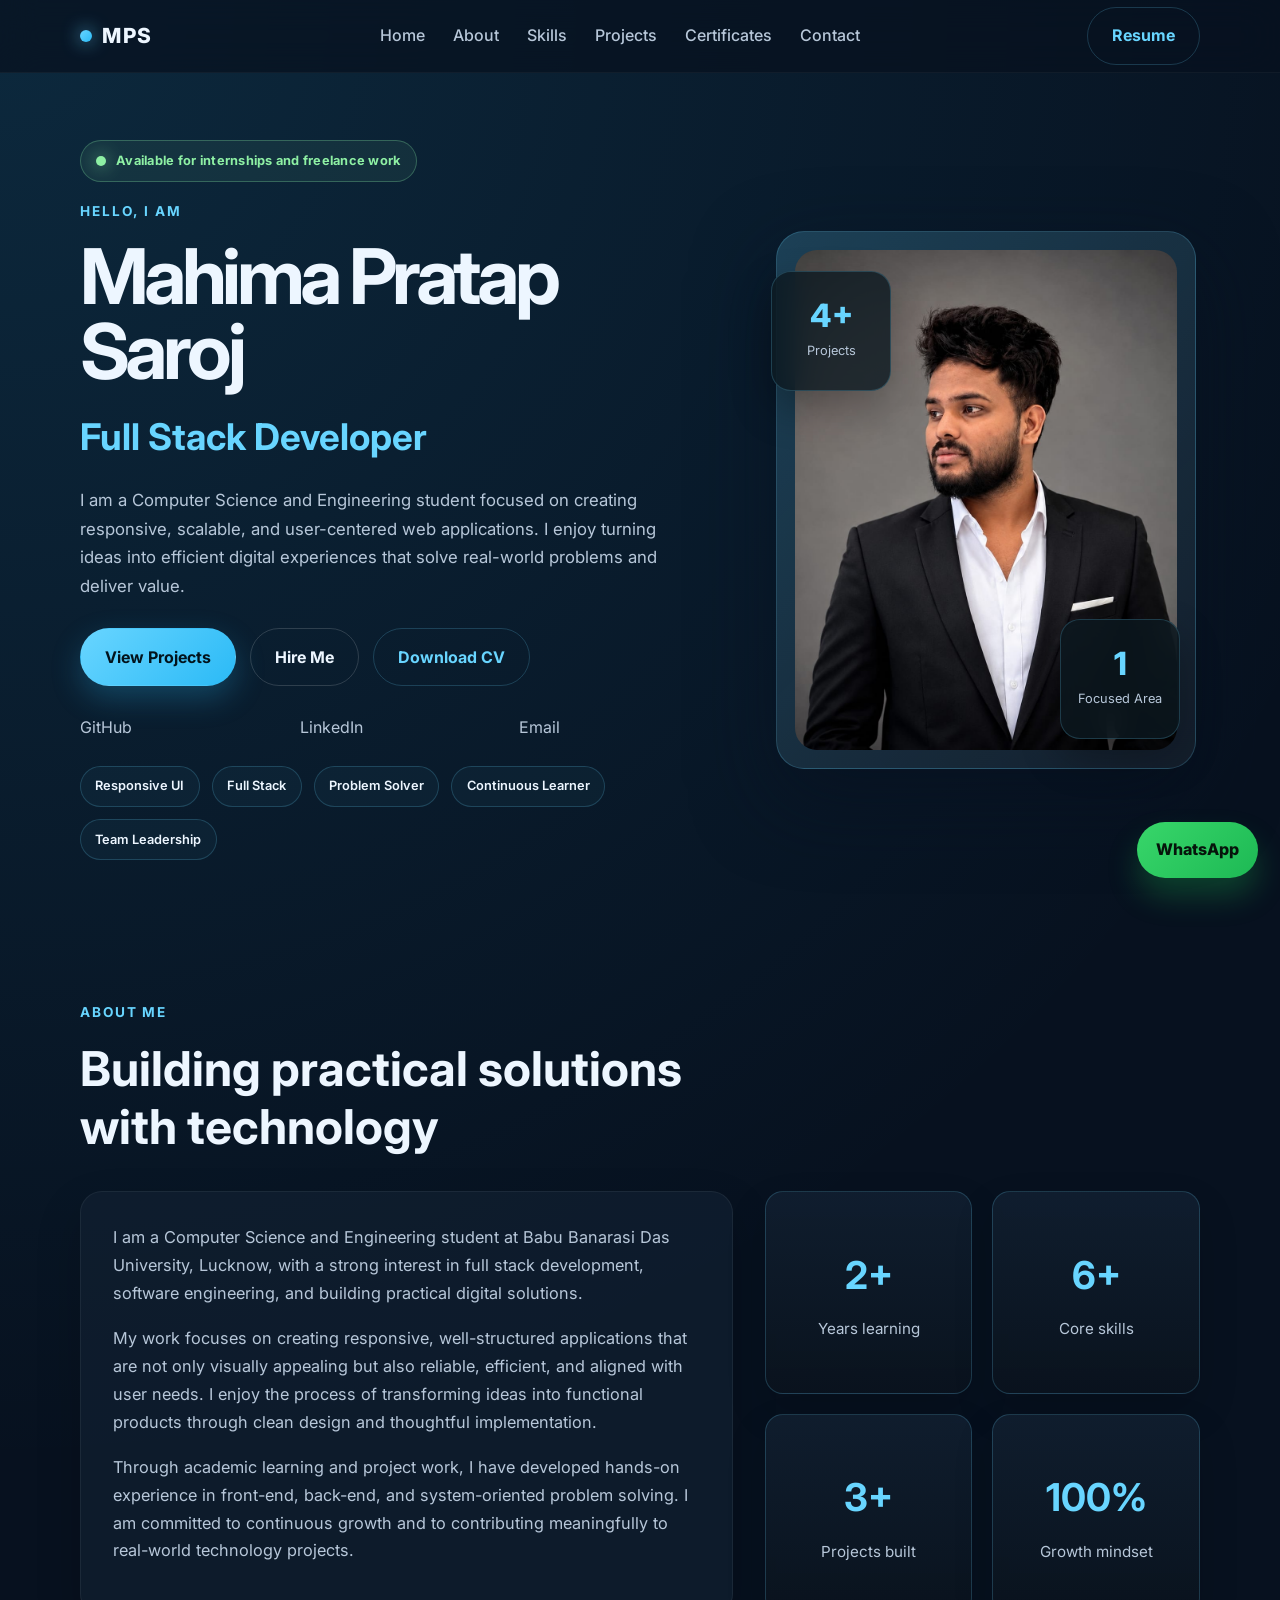
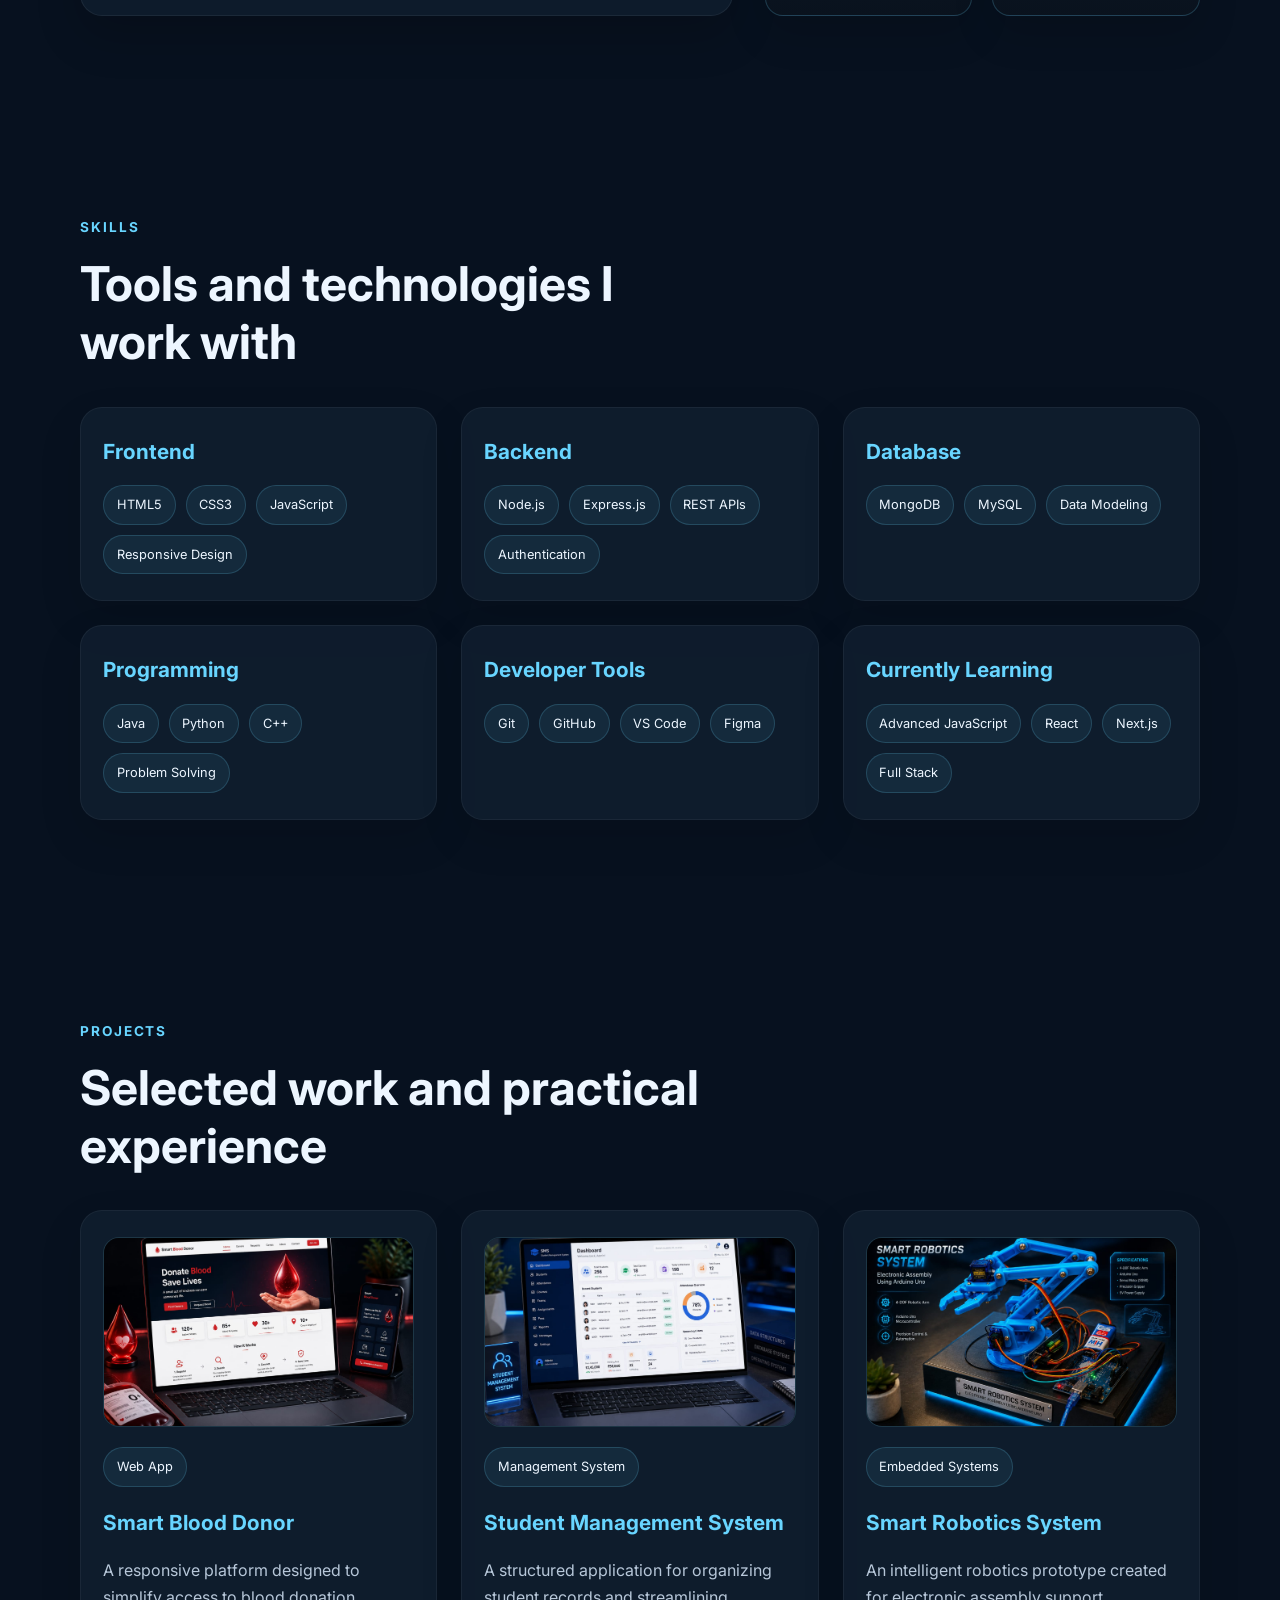
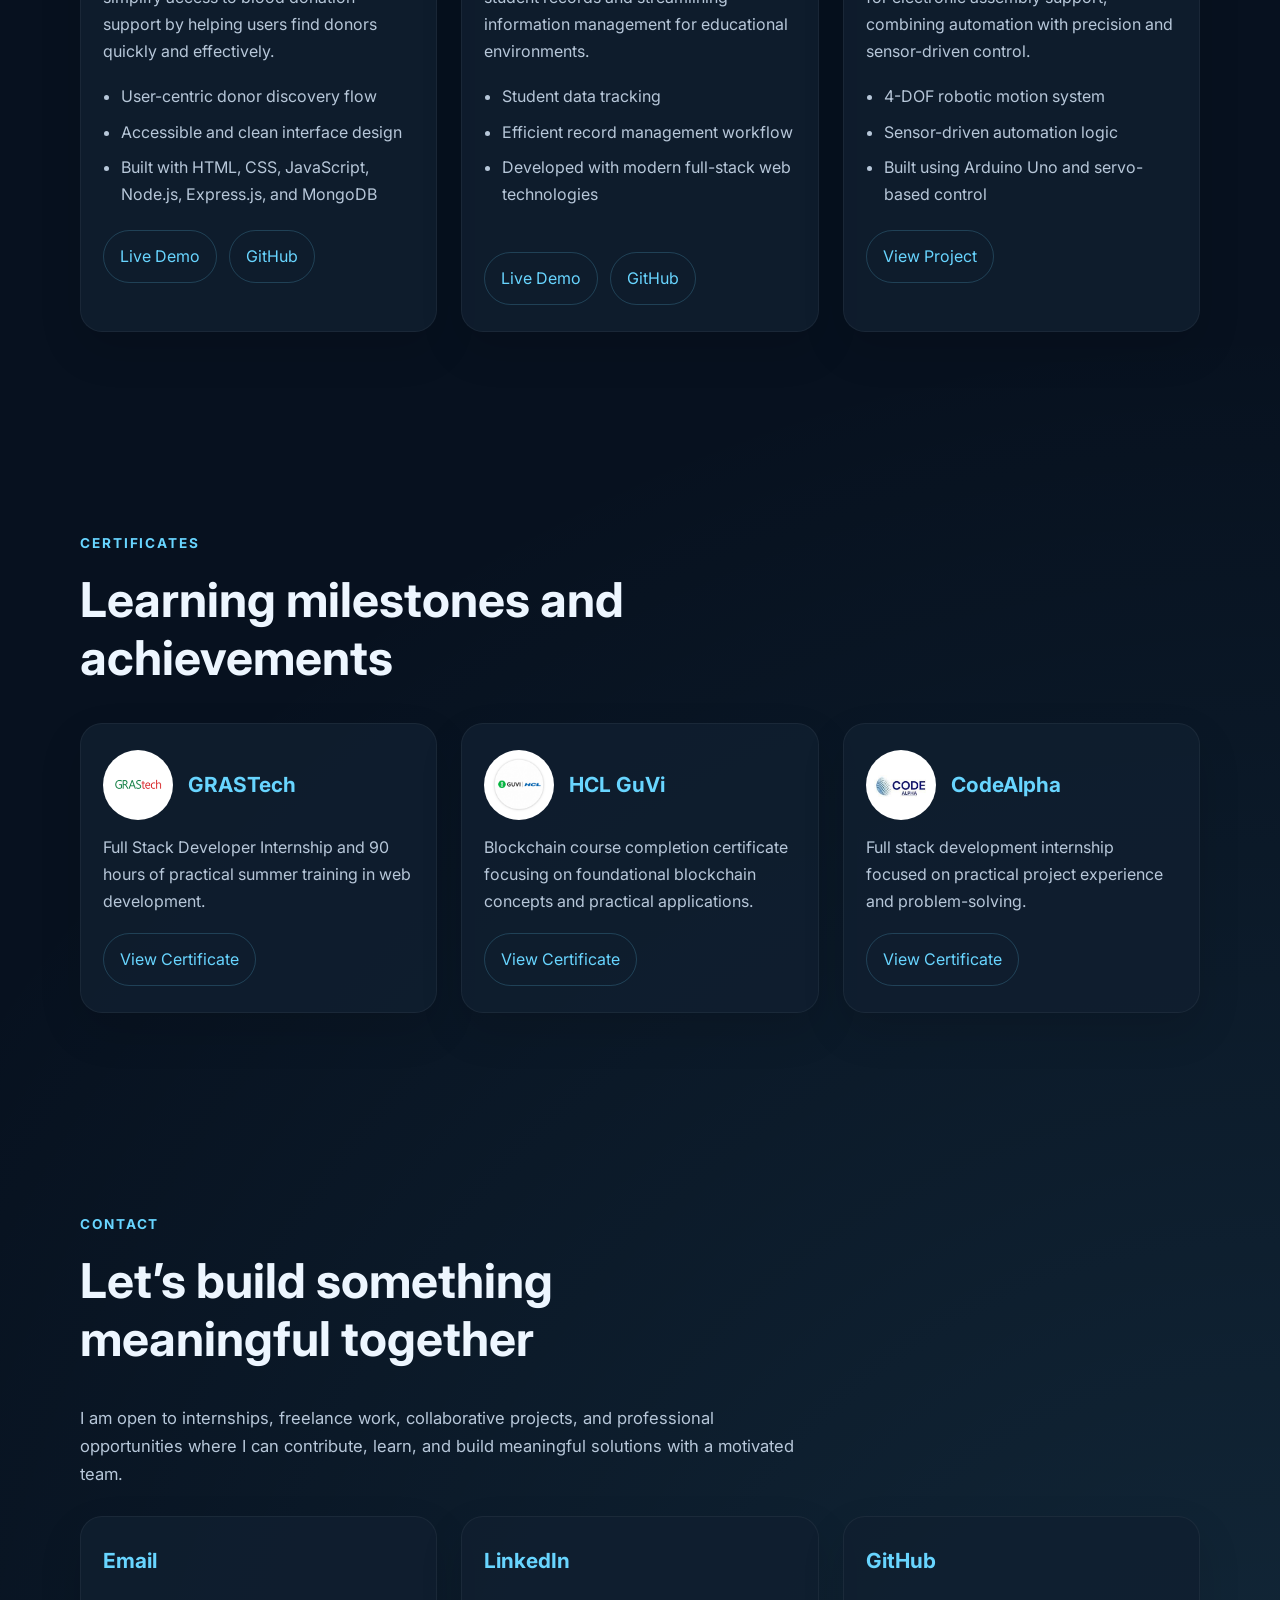
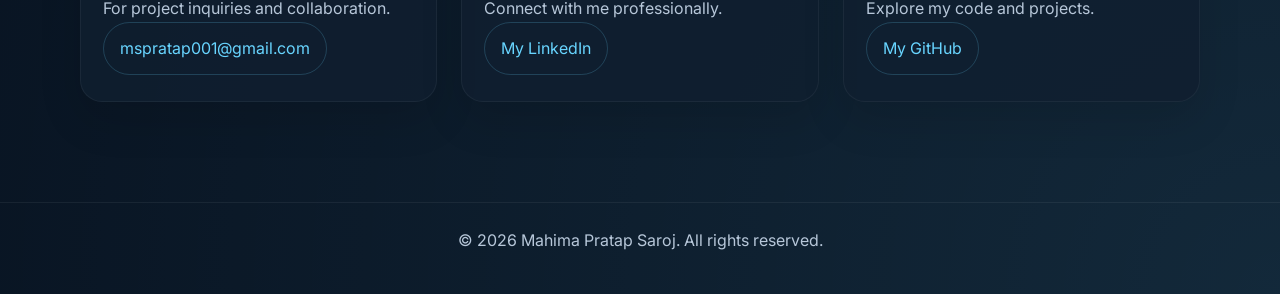
==== commit c0975bab: "Add Student Management System links" ====
--- a/index.html
+++ b/index.html
@@ -244,8 +244,10 @@
                         <li>Developed with modern full-stack web technologies</li>
                     </ul>
                     <div class="project-links">
-                        <a href="#" target="_blank" rel="noreferrer">Live Demo</a>
-                        <a href="#" target="_blank" rel="noreferrer">GitHub</a>
+                        <div class="project-links">
+    <a href="https://my-project-1-plum.vercel.app" target="_blank" rel="noreferrer">Live Demo</a>
+    <a href="https://github.com/MPSaroj/My-Project-1" target="_blank" rel="noreferrer">GitHub</a>
+</div>
                     </div>
                 </article>
 
